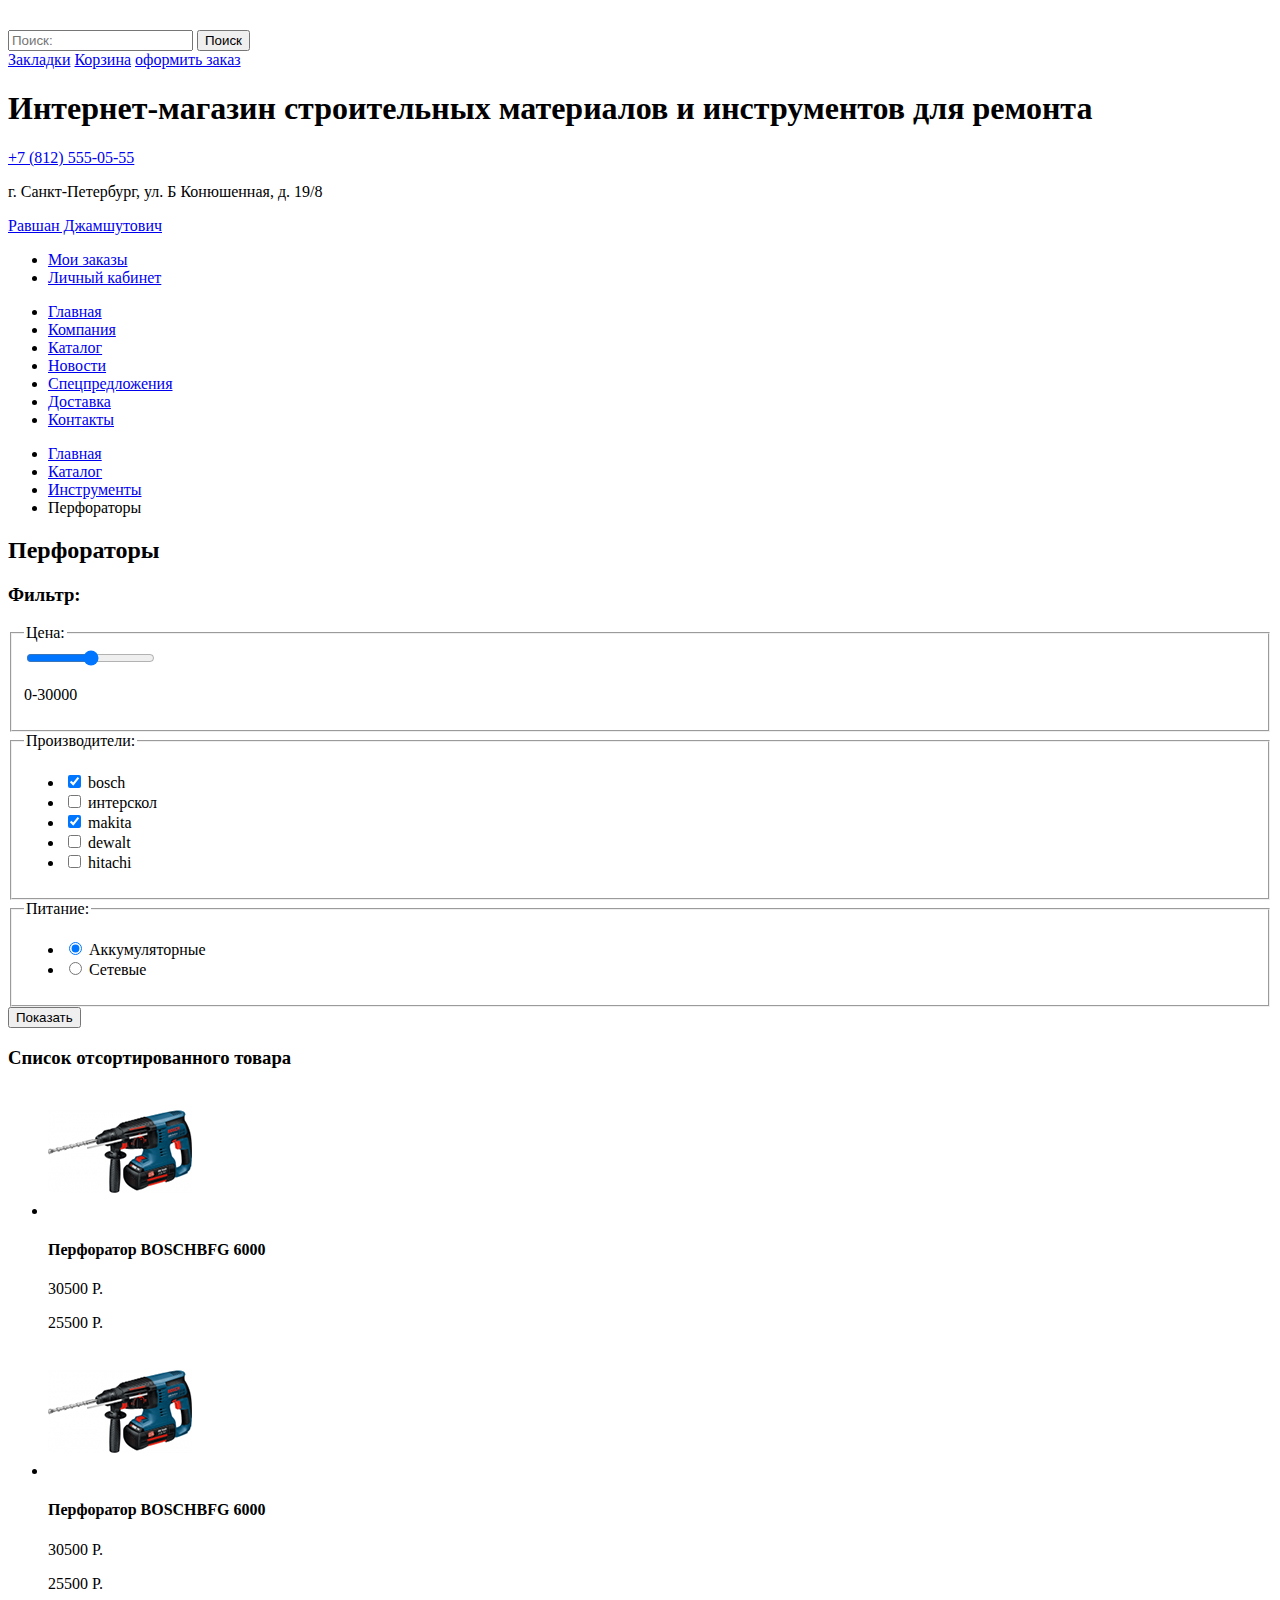
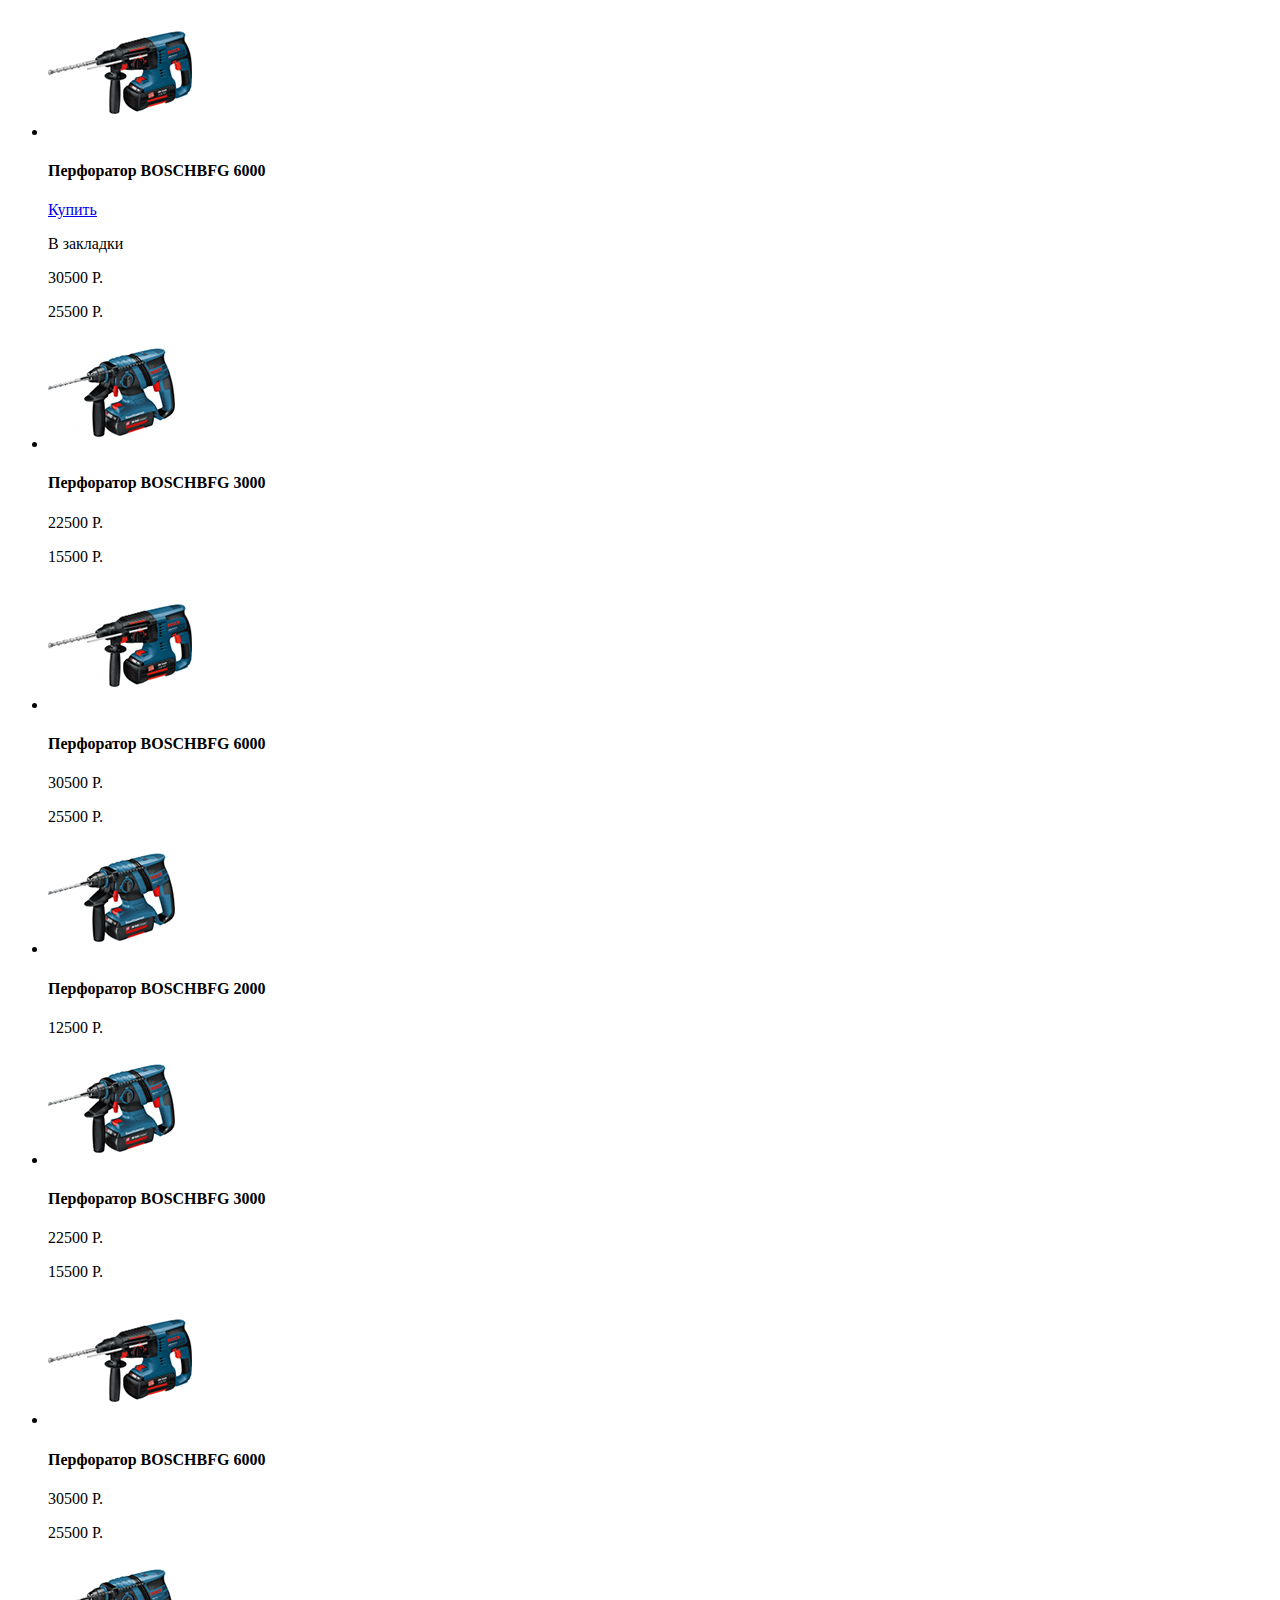
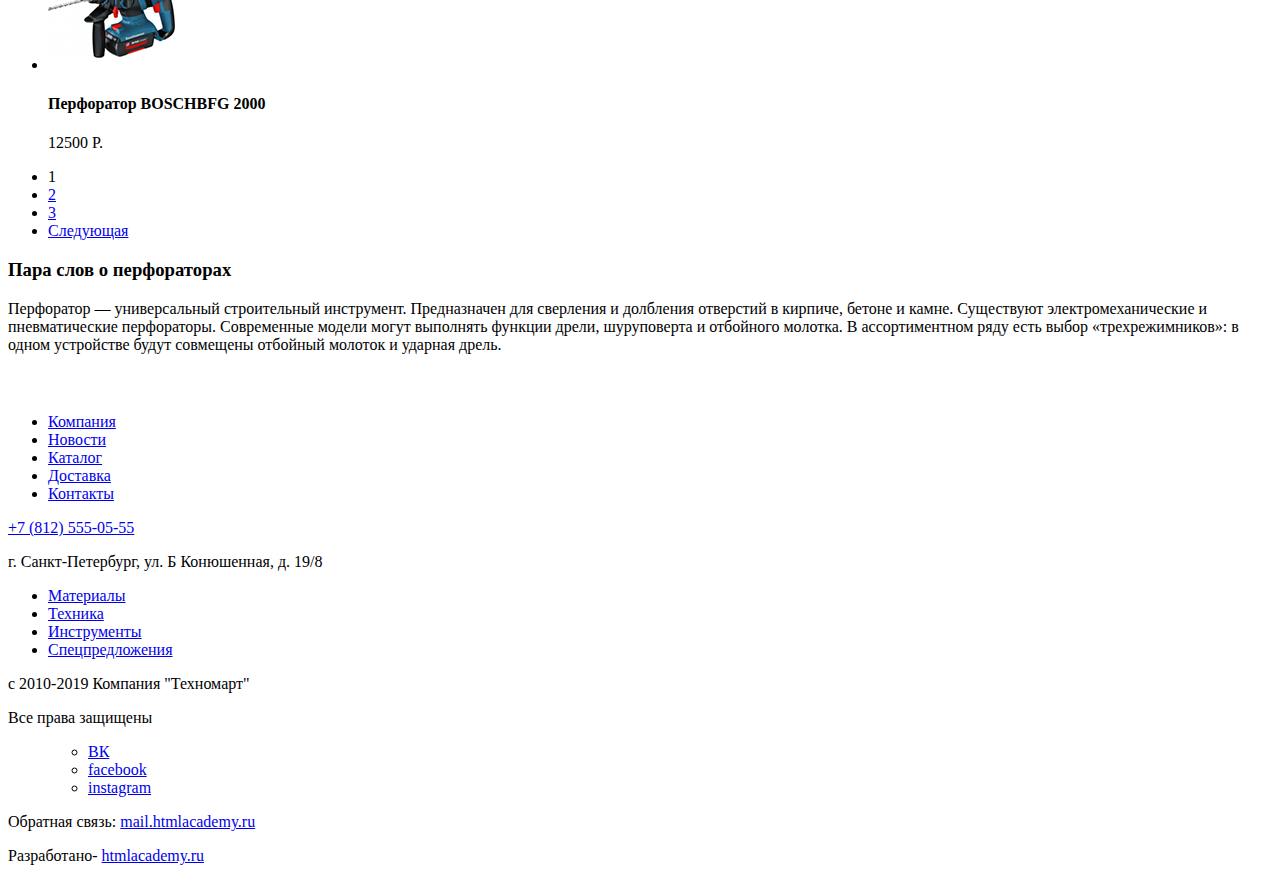
==== catalog.html @ 3350e779 "Стилизация главной страницы" ====
<!DOCTYPE html>
<html lang="ru">

<head>
  <meta charset="UTF-8">
  <title>HTML Academy: Техномарт</title>
  <link rel="icon" href="favicon.ico">
  <link rel="icon" href="img/favicons/icon.svg" type="image/svg+xml">
  <link rel="apple-touch-icon" href="img/favicons/180.png">
  <link rel="manifest" href="manifest.webmanifest">
</head>

<body>

  <header>
    <a href="index.html"><img src="img/logo-technomart.svg" width="108" height="18" alt="Логотип сайта Техномарт"></a>
    <form action="#" method="GET">
      <input type="search" placeholder="Поиск:">
      <button type="submit">Поиск</button>
    </form>
    <a href="#">Закладки</a>
    <a href="#">Корзина</a>
    <a href="#">оформить заказ</a>
    <h1>Интернет-магазин
      строительных материалов
      и инструментов для ремонта
    </h1>
    <a href="tel:+78125550555"> +7 (812) 555-05-55</a>
    <p>г. Санкт-Петербург, ул. Б Конюшенная, д. 19/8</p>
    <a href="#">Равшан Джамшутович</a>
    <ul>
      <li><a href="#">Мои заказы</a></li>
      <li><a href="#">Личный кабинет</a></li>
    </ul>
    <nav>
      <ul>
        <li><a href="index.html">Главная</a></li>
        <li><a href="#">Компания</a></li>
        <li><a href="#">Каталог</a></li>
        <li><a href="#">Новости</a></li>
        <li><a href="#">Спецпредложения</a></li>
        <li><a href="#">Доставка</a></li>
        <li><a href="#">Контакты</a></li>
      </ul>
    </nav>
  </header>

  <main>
    <ul>
      <li><a href="index.html">Главная</a></li>
      <li><a href="catalog.html">Каталог</a></li>
      <li><a href="#">Инструменты</a></li>
      <li>Перфораторы</li>
    </ul>
    <h2>Перфораторы</h2>
    <section class="filter">
      <form method="GET" action="https://echo.htmlacademy.ru/">
        <h3>Фильтр:</h3>
        <fieldset>
          <legend>Цена:</legend>
          <input type="range" min="0" max="30000">
          <p><span>0</span>-<span>30000</span></p>
        </fieldset>
        <fieldset>
          <legend>Производители:</legend>
          <ul>
            <li>
              <input type="checkbox" name="bosch" id="filter-bosch" checked>
              <label for="filter-bosch">bosch</label>
            </li>
            <li>
              <input type="checkbox" name="interskol" id="filter-interskol">
              <label for="filter-interskol">интерскол</label>
            </li>
            <li>
              <input type="checkbox" name="makita" id="filter-makita" checked>
              <label for="filter-makita">makita</label>
            </li>
            <li>
              <input type="checkbox" name="dewalt" id="filter-dewalt">
              <label for="filter-dewalt">dewalt</label>
            </li>
            <li>
              <input type="checkbox" name="hitachi" id="filter-hitachi">
              <label for="filter-hitachi">hitachi</label>
            </li>
          </ul>
        </fieldset>
        <fieldset>
          <legend>Питание:</legend>
          <ul>
            <li>
              <input type="radio" name="poweredby" id="battaries" checked>
              <label for="battaries">Аккумуляторные</label>
            </li>
            <li>
              <input type="radio" name="poweredby" id="mains">
              <label for="mains">Сетевые</label>
            </li>
          </ul>
        </fieldset>
        <button type="submit">Показать</button>
      </form>
    </section>
    <section class="goods">
      <!-- тут будет сортировка товаров-->
      <h3>Список отсортированного товара</h3>
      <ul>
        <li>
          <img src="img/bosch-6000.jpg" width="144" height="128" alt="фото перфоратора BOSCH модель BFG 6000">
          <h4>Перфоратор BOSCHBFG 6000</h4>
          <p class="cross_out"> 30500 Р.</p>
          <p>25500 Р.</p>
        </li>
        <li>
          <img src="img/bosch-6000.jpg" width="144" height="128" alt="фото перфоратора BOSCH модель BFG 6000">
          <h4>Перфоратор BOSCHBFG 6000</h4>
          <p class="cross_out"> 30500 Р.</p>
          <p>25500 Р.</p>
        </li>
        <li>
          <img src="img/bosch-6000.jpg" width="144" height="128" alt="фото перфоратора BOSCH модель BFG 6000">
          <h4>Перфоратор BOSCHBFG 6000</h4>
          <a href="#">Купить</a>
          <p>В закладки</p>
          <p class="cross_out"> 30500 Р.</p>
          <p>25500 Р.</p>
        </li>
        <li>
          <img src="img/bosch-3000.jpg" width="127" height="112" alt="фото перфоратора BOSCH модель BFG 3000">
          <h4>Перфоратор BOSCHBFG 3000</h4>
          <p class="cross_out"> 22500 Р.</p>
          <p>15500 Р.</p>
        </li>
        <li>
          <img src="img/bosch-6000.jpg" width="144" height="128" alt="фото перфоратора BOSCH модель BFG 6000">
          <h4>Перфоратор BOSCHBFG 6000</h4>
          <p class="cross_out"> 30500 Р.</p>
          <p>25500 Р.</p>
        </li>
        <li>
          <img src="img/bosch-2000.jpg" width="127" height="112" alt="фото перфоратора BOSCH модель BFG 2000">
          <h4>Перфоратор BOSCHBFG 2000</h4>
          <p>12500 Р.</p>
        </li>
        <li>
          <img src="img/bosch-3000.jpg" width="127" height="112" alt="фото перфоратора BOSCH модель BFG 3000">
          <h4>Перфоратор BOSCHBFG 3000</h4>
          <p class="cross_out"> 22500 Р.</p>
          <p>15500 Р.</p>
        </li>
        <li>
          <img src="img/bosch-6000.jpg" width="144" height="128" alt="фото перфоратора BOSCH модель BFG 6000">
          <h4>Перфоратор BOSCHBFG 6000</h4>
          <p class="cross_out"> 30500 Р.</p>
          <p>25500 Р.</p>
        </li>
        <li>
          <img src="img/bosch-2000.jpg" width="127" height="112" alt="фото перфоратора BOSCH модель BFG 2000">
          <h4>Перфоратор BOSCHBFG 2000</h4>
          <p>12500 Р.</p>
        </li>
      </ul>
      <ul>
        <li>
          <a>1</a>
        </li>
        <li>
          <a href="#">2</a>
        </li>
        <li>
          <a href="#">3</a>
        </li>
        <li>
          <a href="#">Следующая</a>
        </li>
      </ul>
    </section>
    <section class="about_product">
      <h3>Пара слов о перфораторах</h3>
      <p>Перфоратор — универсальный строительный инструмент. Предназначен для сверления и долбления отверстий в
        кирпиче,
        бетоне и камне.
        Существуют электромеханические и пневматические перфораторы. Современные модели могут выполнять функции дрели,
        шуруповерта и отбойного молотка.
        В ассортиментном ряду есть выбор «трехрежимников»: в одном устройстве будут совмещены отбойный молоток и
        ударная
        дрель.</p>
    </section>

  </main>

  <footer>
    <a href="index.html"><img src="img/logo-technomart.svg" width="138" height="23" alt="Логотип Техномарт"></a>
    <ul>
      <li><a href="#">Компания</a></li>
      <li><a href="#">Новости</a></li>
      <li><a href="#">Каталог</a></li>
      <li><a href="#">Доставка</a></li>
      <li><a href="#">Контакты</a></li>
    </ul>
    <a href="tel:+78125550555"> +7 (812) 555-05-55</a>
    <p>г. Санкт-Петербург, ул. Б Конюшенная, д. 19/8</p>
    <ul>
      <li><a href="#">Материалы</a></li>
      <li><a href="#">Техника</a></li>
      <li><a href="#">Инструменты</a></li>
      <li><a href="#">Спецпредложения</a></li>
    </ul>
    <p>c 2010-2019 Компания "Техномарт"</p>
    <p>Все права защищены</p>
    <ul>
      <ul>
        <li><a href="#">ВК</a></li>
        <li><a href="#">facebook</a></li>
        <li><a href="#">instagram</a></li>
      </ul>
    </ul>
    <p>
      Обратная связь:
      <a href="#">mail.htmlacademy.ru</a>
    </p>
    <p>
      Разработано-
      <a href="https://htmlacademy.ru/intensive/htmlcss">htmlacademy.ru</a>
    </p>
  </footer>
</body>

</html>
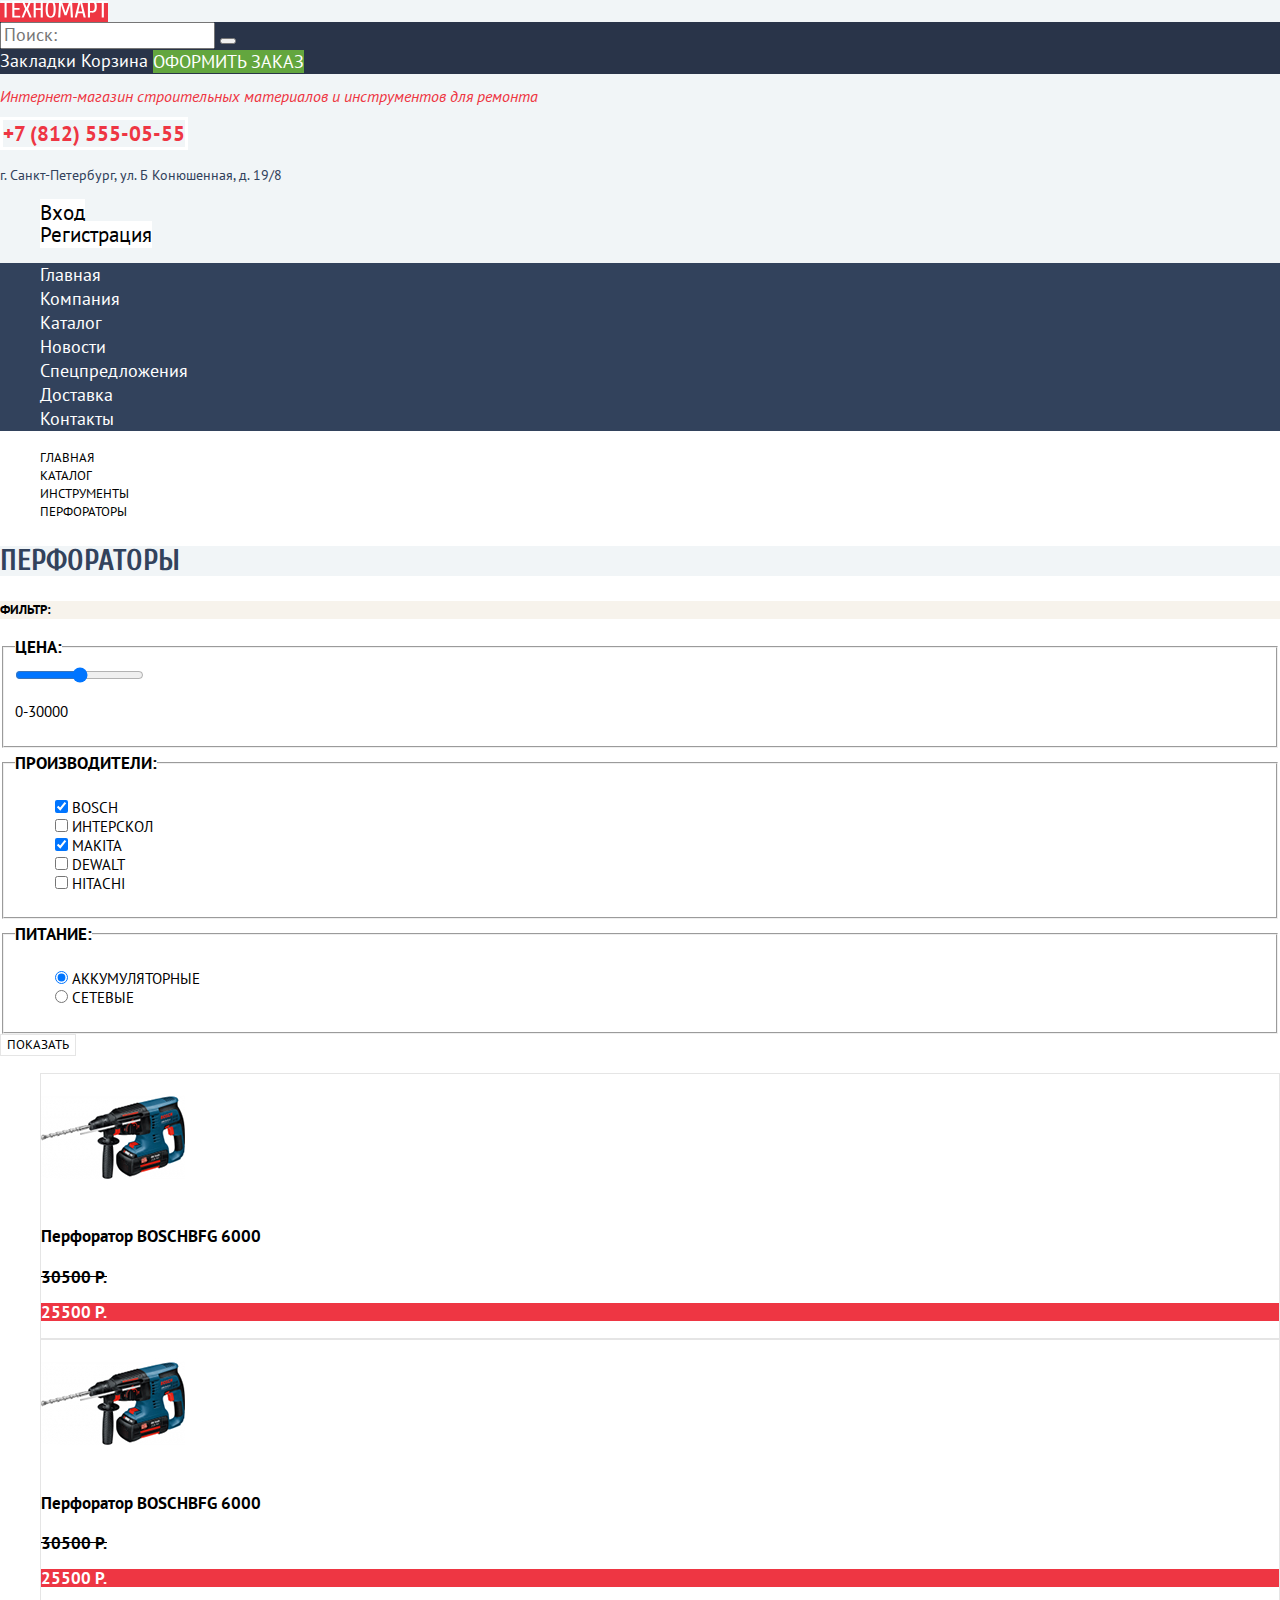
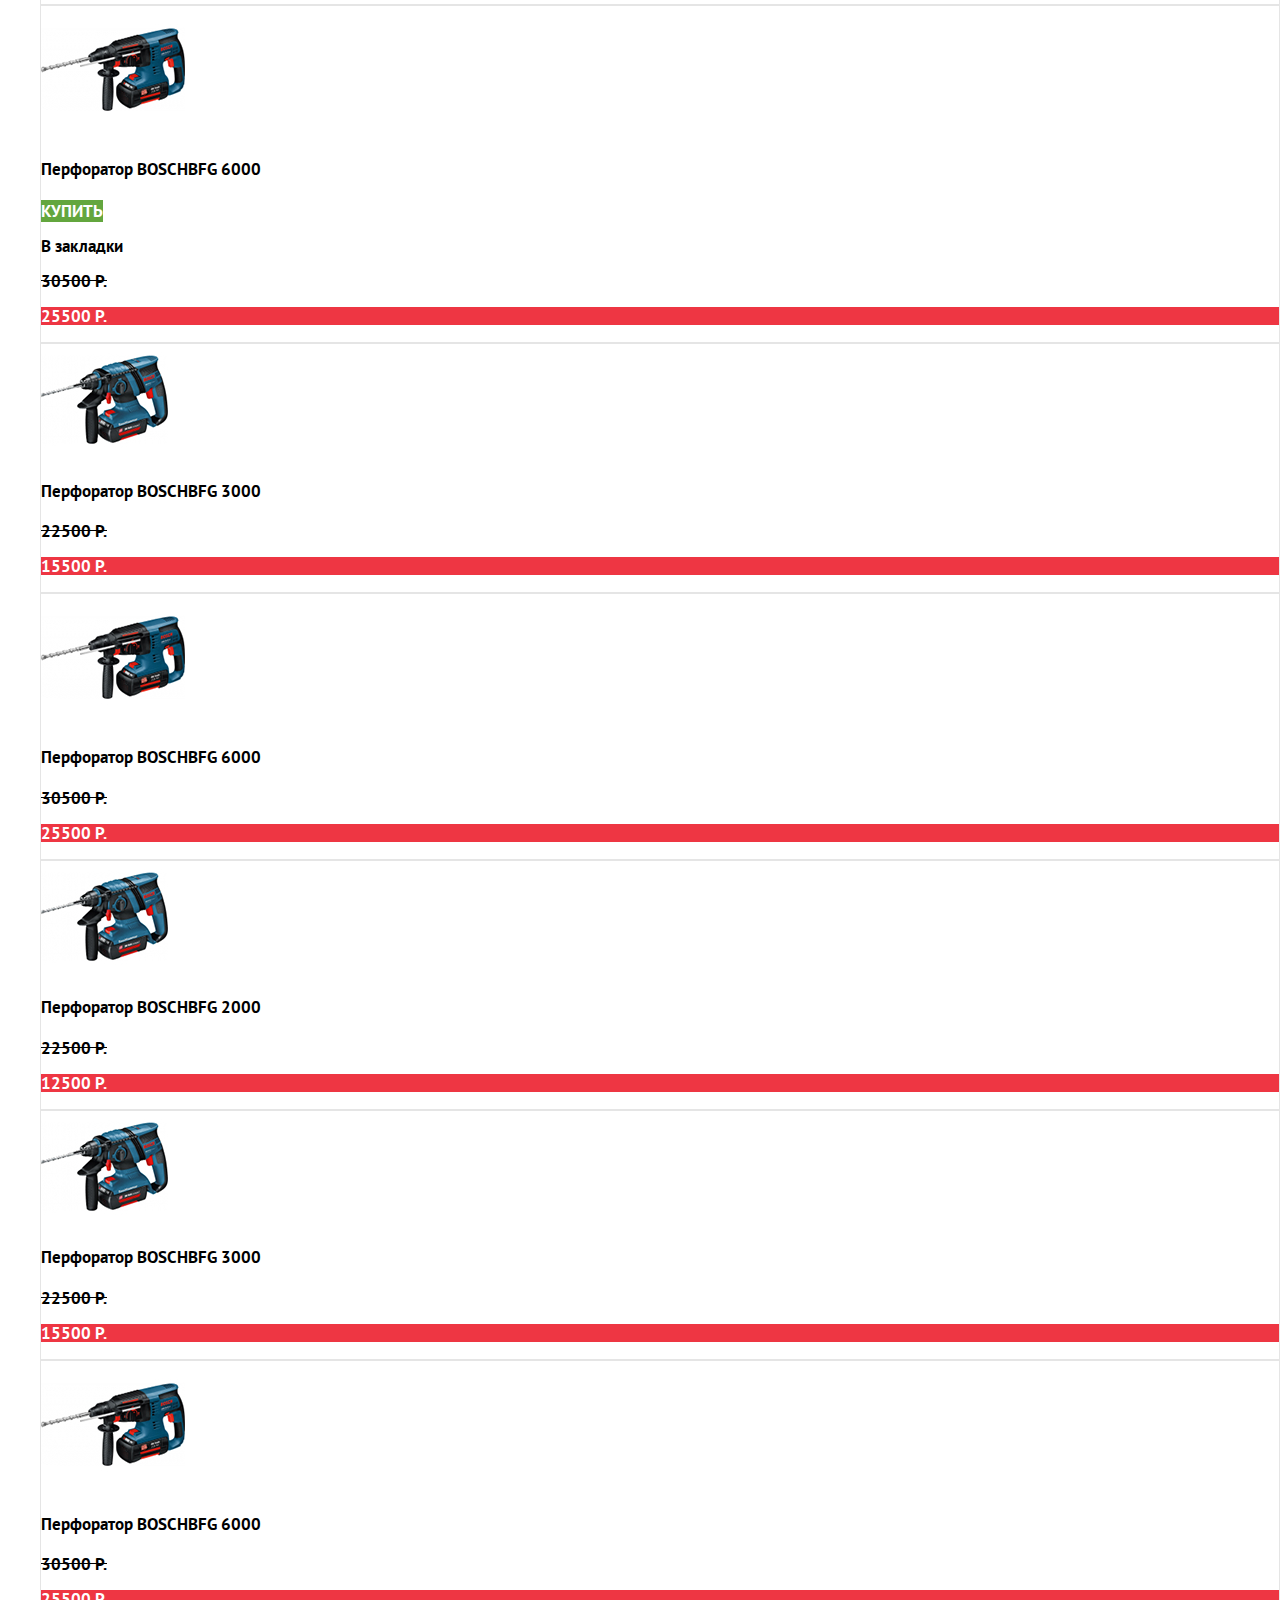
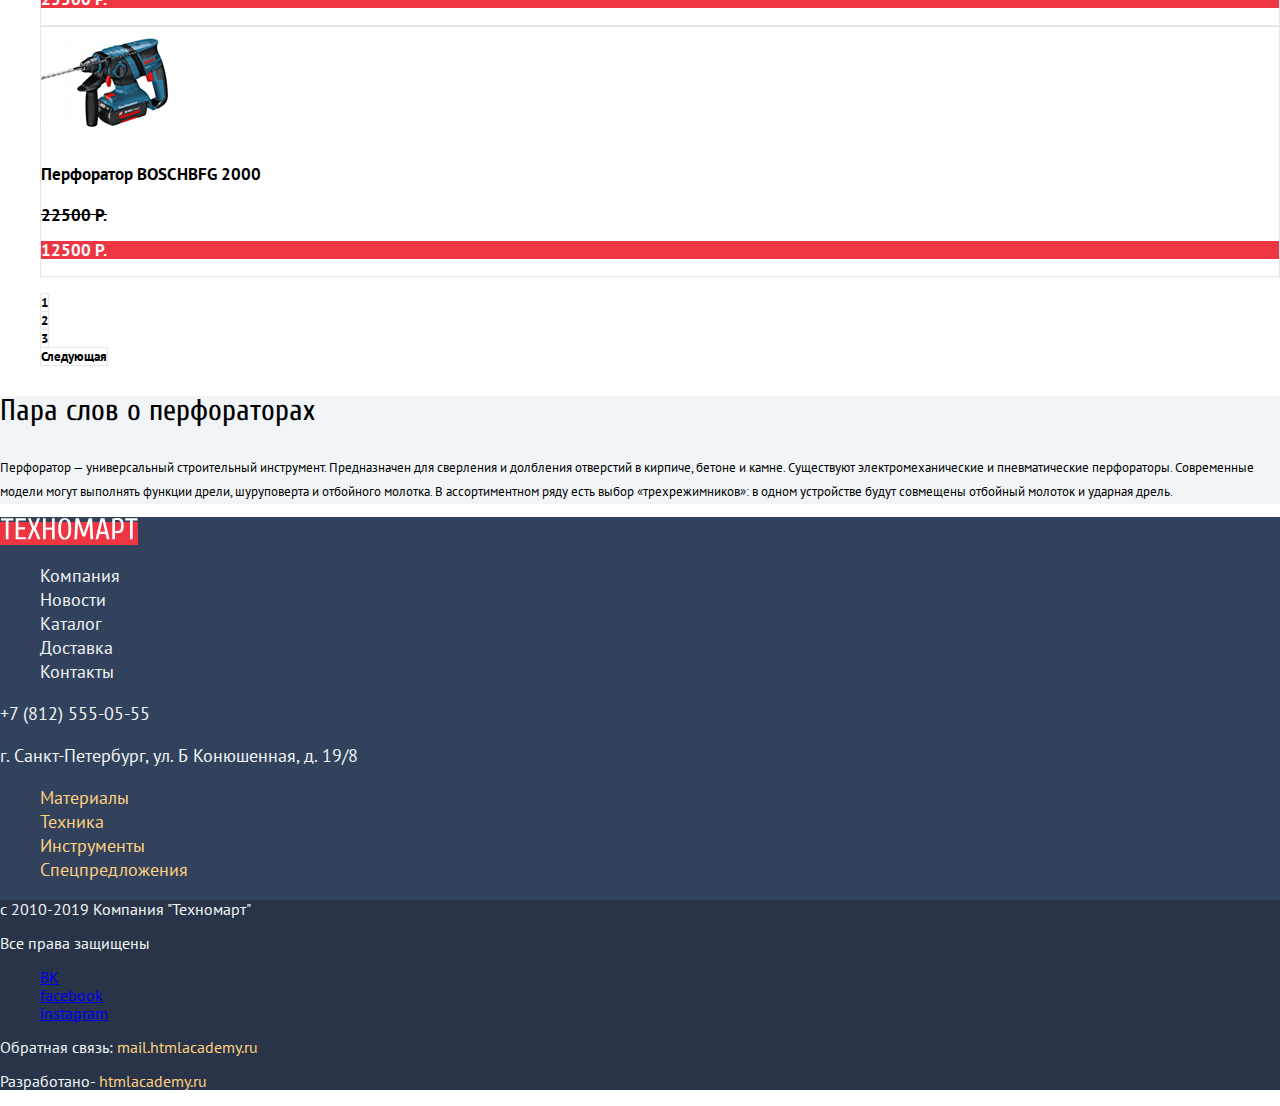
==== commit b6f232e7: "Стилизация каталога" ====
--- a/catalog.html
+++ b/catalog.html
@@ -4,39 +4,46 @@
 <head>
   <meta charset="UTF-8">
   <title>HTML Academy: Техномарт</title>
+  <link rel="preconnect" href="https://fonts.gstatic.com">
+  <link rel="stylesheet"
+    href="https://fonts.googleapis.com/css2?family=Cuprum:ital,wght@0,400;0,700;1,400&family=PT+Sans:wght@400;700&display=swap">
+  <link rel="stylesheet" href="css/normalize.css">
+  <link rel="stylesheet" href="css/style.css">
   <link rel="icon" href="favicon.ico">
   <link rel="icon" href="img/favicons/icon.svg" type="image/svg+xml">
   <link rel="apple-touch-icon" href="img/favicons/180.png">
   <link rel="manifest" href="manifest.webmanifest">
 </head>
 
-<body>
-
-  <header>
-    <a href="index.html"><img src="img/logo-technomart.svg" width="108" height="18" alt="Логотип сайта Техномарт"></a>
-    <form action="#" method="GET">
-      <input type="search" placeholder="Поиск:">
-      <button type="submit">Поиск</button>
-    </form>
-    <a href="#">Закладки</a>
-    <a href="#">Корзина</a>
-    <a href="#">оформить заказ</a>
-    <h1>Интернет-магазин
+<body class="page-body-catalog">
+
+  <header class="main-header">
+    <a class="main-header-logo"><img src="img/logo-technomart.svg" width="108" height="18"
+        alt="Логотип сайта Техномарт"></a>
+    <div class="users-panel">
+      <form action="#" method="GET">
+        <input class="search" type="search" placeholder="Поиск:">
+        <button type="submit"></button>
+      </form>
+      <a class="bookmarks-link" href="#">Закладки</a>
+      <a class="basket-link" href="#">Корзина</a>
+      <a class="button-order button" href="#">Оформить заказ</a>
+    </div>
+    <h1 class="main-heading">Интернет-магазин
       строительных материалов
       и инструментов для ремонта
     </h1>
-    <a href="tel:+78125550555"> +7 (812) 555-05-55</a>
-    <p>г. Санкт-Петербург, ул. Б Конюшенная, д. 19/8</p>
-    <a href="#">Равшан Джамшутович</a>
-    <ul>
-      <li><a href="#">Мои заказы</a></li>
-      <li><a href="#">Личный кабинет</a></li>
-    </ul>
-    <nav>
-      <ul>
-        <li><a href="index.html">Главная</a></li>
+    <a class="header-phone" href="tel:+78125550555"> +7 (812) 555-05-55</a>
+    <p class="header-address">г. Санкт-Петербург, ул. Б Конюшенная, д. 19/8</p>
+    <ul class="user-navigation">
+      <li><a class="button button-login" href="#">Вход</a></li>
+      <li><a class="button button-registration" href="#">Регистрация</a></li>
+    </ul>
+    <nav class="main-navigation">
+      <ul class="site-navigation">
+        <li><a href="#">Главная</a></li>
         <li><a href="#">Компания</a></li>
-        <li><a href="#">Каталог</a></li>
+        <li><a href="catalog.html">Каталог</a></li>
         <li><a href="#">Новости</a></li>
         <li><a href="#">Спецпредложения</a></li>
         <li><a href="#">Доставка</a></li>
@@ -46,139 +53,141 @@
   </header>
 
   <main>
-    <ul>
-      <li><a href="index.html">Главная</a></li>
-      <li><a href="catalog.html">Каталог</a></li>
-      <li><a href="#">Инструменты</a></li>
+    <ul class="breadcrumbs-list">
+      <li class="breadcrumbs-item"><a href="index.html">Главная</a></li>
+      <li class="breadcrumbs-item"><a href="catalog.html">Каталог</a></li>
+      <li class="breadcrumbs-item"><a href="#">Инструменты</a></li>
       <li>Перфораторы</li>
     </ul>
-    <h2>Перфораторы</h2>
+    <h2 class="page-catalog-title">Перфораторы</h2>
     <section class="filter">
       <form method="GET" action="https://echo.htmlacademy.ru/">
-        <h3>Фильтр:</h3>
+        <h3 class="filter-title">Фильтр:</h3>
         <fieldset>
-          <legend>Цена:</legend>
+          <legend class="category-title">Цена:</legend>
           <input type="range" min="0" max="30000">
           <p><span>0</span>-<span>30000</span></p>
         </fieldset>
         <fieldset>
-          <legend>Производители:</legend>
-          <ul>
-            <li>
+          <legend class="category-title">Производители:</legend>
+          <ul class="filter-list">
+            <li class="filter-item">
               <input type="checkbox" name="bosch" id="filter-bosch" checked>
               <label for="filter-bosch">bosch</label>
             </li>
-            <li>
+            <li class="filter-item">
               <input type="checkbox" name="interskol" id="filter-interskol">
               <label for="filter-interskol">интерскол</label>
             </li>
-            <li>
+            <li class="filter-item">
               <input type="checkbox" name="makita" id="filter-makita" checked>
               <label for="filter-makita">makita</label>
             </li>
-            <li>
+            <li class="filter-item">
               <input type="checkbox" name="dewalt" id="filter-dewalt">
               <label for="filter-dewalt">dewalt</label>
             </li>
-            <li>
+            <li class="filter-item">
               <input type="checkbox" name="hitachi" id="filter-hitachi">
               <label for="filter-hitachi">hitachi</label>
             </li>
           </ul>
         </fieldset>
         <fieldset>
-          <legend>Питание:</legend>
-          <ul>
-            <li>
+          <legend class="category-title">Питание:</legend>
+          <ul class="filter-list">
+            <li class="filter-item">
               <input type="radio" name="poweredby" id="battaries" checked>
               <label for="battaries">Аккумуляторные</label>
             </li>
-            <li>
+            <li class="filter-item">
               <input type="radio" name="poweredby" id="mains">
               <label for="mains">Сетевые</label>
             </li>
           </ul>
         </fieldset>
-        <button type="submit">Показать</button>
+        <button class="button-selected" type="submit">Показать</button>
       </form>
     </section>
     <section class="goods">
       <!-- тут будет сортировка товаров-->
-      <h3>Список отсортированного товара</h3>
-      <ul>
-        <li>
-          <img src="img/bosch-6000.jpg" width="144" height="128" alt="фото перфоратора BOSCH модель BFG 6000">
-          <h4>Перфоратор BOSCHBFG 6000</h4>
-          <p class="cross_out"> 30500 Р.</p>
-          <p>25500 Р.</p>
-        </li>
-        <li>
-          <img src="img/bosch-6000.jpg" width="144" height="128" alt="фото перфоратора BOSCH модель BFG 6000">
-          <h4>Перфоратор BOSCHBFG 6000</h4>
-          <p class="cross_out"> 30500 Р.</p>
-          <p>25500 Р.</p>
-        </li>
-        <li>
-          <img src="img/bosch-6000.jpg" width="144" height="128" alt="фото перфоратора BOSCH модель BFG 6000">
-          <h4>Перфоратор BOSCHBFG 6000</h4>
-          <a href="#">Купить</a>
-          <p>В закладки</p>
-          <p class="cross_out"> 30500 Р.</p>
-          <p>25500 Р.</p>
-        </li>
-        <li>
+      <h3 class="visually-hidden">Список отсортированного товара</h3>
+      <ul class="goods-list">
+        <li class="goods-item">
+          <img src="img/bosch-6000.jpg" width="144" height="128" alt="фото перфоратора BOSCH модель BFG 6000">
+          <h4 class="goods-name">Перфоратор BOSCHBFG 6000</h4>
+          <p class="cross-out"> 30500 Р.</p>
+          <p class="button button-price">25500 Р.</p>
+        </li>
+        <li class="goods-item">
+          <img src="img/bosch-6000.jpg" width="144" height="128" alt="фото перфоратора BOSCH модель BFG 6000">
+          <h4 class="goods-name">Перфоратор BOSCHBFG 6000</h4>
+          <p class="cross-out"> 30500 Р.</p>
+          <p class="button button-price">25500 Р.</p>
+        </li>
+        <li class="goods-item">
+          <img src="img/bosch-6000.jpg" width="144" height="128" alt="фото перфоратора BOSCH модель BFG 6000">
+          <h4 class="goods-name">Перфоратор BOSCHBFG 6000</h4>
+          <a class="button-order button" href="#">Купить</a>
+          <p class="bookmarks-link-button">В закладки</p>
+          <p class="cross-out"> 30500 Р.</p>
+          <p class="button button-price">25500 Р.</p>
+        </li>
+        <li class="goods-item">
           <img src="img/bosch-3000.jpg" width="127" height="112" alt="фото перфоратора BOSCH модель BFG 3000">
-          <h4>Перфоратор BOSCHBFG 3000</h4>
-          <p class="cross_out"> 22500 Р.</p>
-          <p>15500 Р.</p>
-        </li>
-        <li>
-          <img src="img/bosch-6000.jpg" width="144" height="128" alt="фото перфоратора BOSCH модель BFG 6000">
-          <h4>Перфоратор BOSCHBFG 6000</h4>
-          <p class="cross_out"> 30500 Р.</p>
-          <p>25500 Р.</p>
-        </li>
-        <li>
+          <h4 class="goods-name">Перфоратор BOSCHBFG 3000</h4>
+          <p class="cross-out"> 22500 Р.</p>
+          <p class="button button-price">15500 Р.</p>
+        </li>
+        <li class="goods-item">
+          <img src="img/bosch-6000.jpg" width="144" height="128" alt="фото перфоратора BOSCH модель BFG 6000">
+          <h4 class="goods-name">Перфоратор BOSCHBFG 6000</h4>
+          <p class="cross-out"> 30500 Р.</p>
+          <p class="button button-price">25500 Р.</p>
+        </li>
+        <li class="goods-item">
           <img src="img/bosch-2000.jpg" width="127" height="112" alt="фото перфоратора BOSCH модель BFG 2000">
-          <h4>Перфоратор BOSCHBFG 2000</h4>
-          <p>12500 Р.</p>
-        </li>
-        <li>
+          <h4 class="goods-name">Перфоратор BOSCHBFG 2000</h4>
+          <p class="cross-out"> 22500 Р.</p>
+          <p class="button button-price">12500 Р.</p>
+        </li>
+        <li class="goods-item">
           <img src="img/bosch-3000.jpg" width="127" height="112" alt="фото перфоратора BOSCH модель BFG 3000">
-          <h4>Перфоратор BOSCHBFG 3000</h4>
-          <p class="cross_out"> 22500 Р.</p>
-          <p>15500 Р.</p>
-        </li>
-        <li>
-          <img src="img/bosch-6000.jpg" width="144" height="128" alt="фото перфоратора BOSCH модель BFG 6000">
-          <h4>Перфоратор BOSCHBFG 6000</h4>
-          <p class="cross_out"> 30500 Р.</p>
-          <p>25500 Р.</p>
-        </li>
-        <li>
+          <h4 class="goods-name">Перфоратор BOSCHBFG 3000</h4>
+          <p class="cross-out"> 22500 Р.</p>
+          <p class="button button-price">15500 Р.</p>
+        </li>
+        <li class="goods-item">
+          <img src="img/bosch-6000.jpg" width="144" height="128" alt="фото перфоратора BOSCH модель BFG 6000">
+          <h4 class="goods-name">Перфоратор BOSCHBFG 6000</h4>
+          <p class="cross-out"> 30500 Р.</p>
+          <p class="button button-price">25500 Р.</p>
+        </li>
+        <li class="goods-item">
           <img src="img/bosch-2000.jpg" width="127" height="112" alt="фото перфоратора BOSCH модель BFG 2000">
-          <h4>Перфоратор BOSCHBFG 2000</h4>
-          <p>12500 Р.</p>
-        </li>
-      </ul>
-      <ul>
-        <li>
+          <h4 class="goods-name">Перфоратор BOSCHBFG 2000</h4>
+          <p class="cross-out"> 22500 Р.</p>
+          <p class="button button-price">12500 Р.</p>
+        </li>
+      </ul>
+      <ul class="pagination-list">
+        <li class="pagination-item">
           <a>1</a>
         </li>
-        <li>
+        <li class="pagination-item">
           <a href="#">2</a>
         </li>
-        <li>
+        <li class="pagination-item">
           <a href="#">3</a>
         </li>
-        <li>
+        <li class="pagination-item">
           <a href="#">Следующая</a>
         </li>
       </ul>
     </section>
     <section class="about_product">
-      <h3>Пара слов о перфораторах</h3>
-      <p>Перфоратор — универсальный строительный инструмент. Предназначен для сверления и долбления отверстий в
+      <h3 class="about-title">Пара слов о перфораторах</h3>
+      <p class="text-info">Перфоратор — универсальный строительный инструмент. Предназначен для сверления и долбления отверстий в
         кирпиче,
         бетоне и камне.
         Существуют электромеханические и пневматические перфораторы. Современные модели могут выполнять функции дрели,
@@ -190,40 +199,40 @@
 
   </main>
 
-  <footer>
-    <a href="index.html"><img src="img/logo-technomart.svg" width="138" height="23" alt="Логотип Техномарт"></a>
-    <ul>
+  <footer class="main-footer">
+    <a class="footer-logo"><img src="img/logo-technomart.svg" width="138" height="23" alt="Логотип Техномарт"></a>
+    <ul class="footer-navigation">
       <li><a href="#">Компания</a></li>
       <li><a href="#">Новости</a></li>
-      <li><a href="#">Каталог</a></li>
+      <li><a href="catalog.html">Каталог</a></li>
       <li><a href="#">Доставка</a></li>
       <li><a href="#">Контакты</a></li>
     </ul>
-    <a href="tel:+78125550555"> +7 (812) 555-05-55</a>
-    <p>г. Санкт-Петербург, ул. Б Конюшенная, д. 19/8</p>
-    <ul>
+    <a class="footer-phone" href="tel:+78125550555"> +7 (812) 555-05-55</a>
+    <p class="footer-address">г. Санкт-Петербург, ул. Б Конюшенная, д. 19/8</p>
+    <ul class="footer-site-navigation">
       <li><a href="#">Материалы</a></li>
       <li><a href="#">Техника</a></li>
       <li><a href="#">Инструменты</a></li>
       <li><a href="#">Спецпредложения</a></li>
     </ul>
-    <p>c 2010-2019 Компания "Техномарт"</p>
-    <p>Все права защищены</p>
-    <ul>
-      <ul>
+    <div class="social-footer">
+      <p>c 2010-2019 Компания "Техномарт"</p>
+      <p>Все права защищены</p>
+      <ul class="social-icon">
         <li><a href="#">ВК</a></li>
         <li><a href="#">facebook</a></li>
         <li><a href="#">instagram</a></li>
       </ul>
-    </ul>
-    <p>
-      Обратная связь:
-      <a href="#">mail.htmlacademy.ru</a>
-    </p>
-    <p>
-      Разработано-
-      <a href="https://htmlacademy.ru/intensive/htmlcss">htmlacademy.ru</a>
-    </p>
+      <p>
+        Обратная связь:
+        <a class="mail" href="mail.htmlacademy.ru">mail.htmlacademy.ru</a>
+      </p>
+      <p>
+        Разработано-
+        <a class="footer-copyright" href="https://htmlacademy.ru/intensive/htmlcss">htmlacademy.ru</a>
+      </p>
+    </div>
   </footer>
 </body>
 
--- a/css/style.css
+++ b/css/style.css
@@ -0,0 +1,442 @@
+/* Variables */
+
+:root {
+  --background-color: #293449;
+  --background-special-color: #32425C;
+  --background-header-color: #F1F5F7;
+  --background-materials-color: #FFBF47;
+  --background-tools-color: #3BBCE3;
+  --background-technics-color: #DC91D8;
+  --background-sales-color: #8ED78F;
+  --background-delivery-color: #FFC047;
+  --background-sections-color: #F9F5F0;
+  --background-filter-color: #F7F3EC;
+  --text-light-color: #FFFFFF;
+  --text-dark-color: #000000;
+  --text-footer-color: #FFD180;
+  --text-addres-color: #F3F7F9;
+  --link-footer-color: #FFDA96;
+  --button-color: #EE3643;
+  --special-button-color: #63A63E;
+  --border-color: #E5E5E5;
+}
+
+/* Global */
+
+.page-body {
+  min-width: 1200px;
+  margin: 0;
+  padding: 0;
+  font-family: "Cuprum", "Arial", sans-serif;
+  font-size: 13px;
+  line-height: 24px;
+  font-weight: 400;
+  color: var(--text-dark-color);
+}
+
+.slider-img {
+  max-width: 100%;
+  height: auto;
+}
+
+.page-body-catalog {
+  min-width: 1200px;
+  margin: 0;
+  padding: 0;
+  font-family: "PT Sans", "Arial", sans-serif;
+  font-size: 15px;
+  line-height: 19px;
+  font-weight: 400;
+  color: var(--text-dark-color);
+}
+
+/*Header*/
+
+.main-header {
+  background-color: var(--background-header-color);
+}
+
+.main-header-logo,
+.footer-logo {
+  background-color: var(--button-color);
+}
+
+.users-panel {
+  font-size: 18px;
+  line-height: 24px;
+  font-weight: 400;
+  color: var(--text-light-color);
+  background-color: var(--background-color);
+}
+
+.bookmarks-link,
+.basket-link {
+  font-size: 18px;
+  line-height: 24px;
+  text-decoration: none;
+  color: var(--text-light-color);
+}
+
+.main-heading {
+  font-size: 16px;
+  line-height: 23px;
+  font-weight: 400;
+  font-style: italic;
+  text-align: left;
+  color: var(--button-color);
+}
+
+.header-phone {
+  font-size: 21px;
+  line-height: 30px;
+  font-weight: 700;
+  text-decoration: none;
+  color: var(--button-color);
+  border: 3px solid var(--text-light-color);
+}
+
+.header-address {
+  font-size: 14px;
+  line-height: 24px;
+  color: var(--background-special-color);
+}
+
+.user-navigation a {
+  font-size: 21px;
+  line-height: 21px;
+  color: var(--text-dark-color);
+}
+
+.user-navigation {
+  list-style: none;
+}
+
+.main-navigation {
+  font-size: 18px;
+  line-height: 24px;
+  background-color: var(--background-special-color);
+}
+
+.site-navigation {
+  list-style: none;
+}
+
+.site-navigation a {
+  text-decoration: none;
+  color: var(--text-light-color);
+}
+
+/*visually-hidden*/
+
+.visually-hidden {
+  position: absolute;
+  width: 1px;
+  height: 1px;
+  margin: -1px;
+  border: 0;
+  padding: 0;
+  white-space: nowrap;
+  clip-path: inset(100%);
+  clip: rect(0 0 0 0);
+  overflow: hidden;
+}
+
+/*Promo*/
+
+.promo {
+  font-size: 24px;
+  line-height: 30px;
+  font-weight: 700;
+  color: var(--text-light-color);
+}
+
+.card-list {
+  list-style: none;
+}
+
+.card-item-materials {
+  width: 300px;
+  height: 123px;
+  background-color: var(--background-materials-color);
+}
+
+.card-item-tools {
+  width: 300px;
+  height: 123px;
+  background-color: var(--background-tools-color);
+}
+
+.card-item-technics {
+  width: 300px;
+  height: 123px;
+  background-color: var(--background-technics-color);
+}
+
+.card-item-sales {
+  width: 300px;
+  height: 123px;
+  background-color: var(--background-sales-color);
+}
+
+.card-item-delivery {
+  width: 300px;
+  height: 123px;
+  background-color: var(--background-delivery-color);
+}
+
+/*goods*/
+
+.popular-goods,
+.goods {
+  font-family: "PT Sans", "Arial", sans-serif;
+  font-size: 17px;
+  line-height: 18px;
+  font-weight: 700;
+}
+
+.inner-popular-goods,
+.inner-manufacturers {
+  font-size: 30px;
+  line-height: 30px;
+  height: 89px;
+  text-transform: uppercase;
+  color: var(--background-special-color);
+  background-color: var(--background-sections-color);
+}
+
+.popular-goods-list,
+.goods-list {
+  list-style: none;
+}
+
+.cross-out {
+  text-decoration: line-through;
+}
+
+.manufacturers-item {
+  list-style: none;
+}
+
+.goods-item,
+.popular-goods-item {
+  border: 1px solid var(--border-color);
+}
+
+/*Service*/
+
+.service {
+  font-size: 30px;
+  line-height: 30px;
+  font-weight: 400;
+  color: var(--basic-black);
+  background-color: var(--background-header-color);
+}
+
+.service-title {
+  text-transform: uppercase;
+  color: var(--text-dark-color);
+}
+
+.service-menu-list {
+  font-size: 21px;
+  line-height: 30px;
+  font-weight: 700;
+  list-style: none;
+}
+
+.service-menu-list a {
+  text-decoration: none;
+  color: var(--text-light-color);
+}
+
+.service-info-list {
+  list-style: none;
+}
+
+.service-info-title {
+  text-transform: uppercase;
+  color: var(--background-special-color);
+}
+
+/*About*/
+
+.about-title {
+  font-family: "Cuprum", "Arial", sans-serif;
+  font-size: 30px;
+  line-height: 30px;
+  font-weight: 400;
+}
+
+.transport-companies {
+  font-size: 18px;
+  line-height: 24px;
+  font-weight: 400;
+}
+
+.about_product {
+  background-color: var(--background-header-color);
+}
+
+/*footer*/
+
+.main-footer {
+  font-size: 18px;
+  line-height: 24px;
+  color: var(--background-header-color);
+  background-color: var(--background-special-color);
+}
+
+.footer-phone,
+.footer-address {
+  color: var(--text-addres);
+  text-decoration: none;
+}
+
+.footer-navigation,
+.footer-site-navigation {
+  list-style: none;
+}
+
+.footer-navigation a {
+  text-decoration: none;
+  color: var(--background-header-color);
+}
+
+.footer-site-navigation a {
+  text-decoration: none;
+  color: var(--text-footer-color);
+}
+
+.social-footer {
+  font-size: 16px;
+  line-height: 18px;
+  color: var(--basic-white);
+  background-color: var(--background-color);
+}
+
+.social-icon {
+  list-style: none;
+}
+
+.mail,
+.footer-copyright {
+  color: var(--text-footer-color);
+  text-decoration: none;
+}
+
+/*Button*/
+
+.button {
+  background-color: var(--button-color);
+  color: var(--text-light-color);
+  vertical-align: middle;
+  border: none;
+  text-decoration: none;
+  text-transform: uppercase;
+}
+
+.button-order {
+  background-color: var(--special-button-color);
+}
+
+.button-login,
+.button-registration {
+  text-transform: none;
+  background-color: var(--text-light-color);
+}
+
+.card-item-button {
+  text-decoration: none;
+  text-transform: uppercase;
+  opacity: 0.3;
+  background-color: var(--text-light-color);
+}
+
+.inner-button {
+  font-size: 14px;
+  line-height: 18px;
+}
+
+.button-selected {
+  font-size: 13px;
+  line-height: 18px;
+  text-transform: uppercase;
+  border: 1px solid var(--border-color);
+  background-color: var(--text-light-color);
+}
+
+/*text*/
+
+.text-info {
+  font-family: "PT Sans", "Arial", sans-serif;
+  font-size: 13px;
+  line-height: 24px;
+}
+
+/*breadcrumbs*/
+
+.breadcrumbs-list {
+  font-size: 13px;
+  line-height: 18px;
+  text-transform: uppercase;
+  list-style: none;
+}
+
+.breadcrumbs-item a {
+  text-decoration: none;
+  color: inherit;
+}
+
+/*catalog*/
+
+/*filter block*/
+
+.filter-title {
+  font-size: 13px;
+  line-height: 18px;
+  text-transform: uppercase;
+  background-color: var(--background-filter-color);
+}
+
+.category-title {
+  font-size: 17px;
+  line-height: 30px;
+  font-weight: 700;
+  text-transform: uppercase;
+}
+
+.filter-list {
+  list-style: none;
+}
+
+.filter-item {
+  font-size: 15px;
+  line-height: 19px;
+  text-transform: uppercase;
+}
+
+/*title catalog*/
+
+.page-catalog-title {
+  font-family: "Cuprum", "Arial", sans-serif;
+  font-size: 30px;
+  line-height: 30px;
+  text-transform: uppercase;
+  color: var(--background-special-color);
+  background-color: var(--background-header-color);
+}
+
+/*pagination*/
+
+.pagination-list {
+  font-size: 13px;
+  line-height: 18px;
+  list-style: none;
+}
+
+.pagination-item a {
+  text-decoration: none;
+  border: 1px solid var(--border-color);
+  border-radius: 2px;
+  color: var(--text-dark-color);
+}
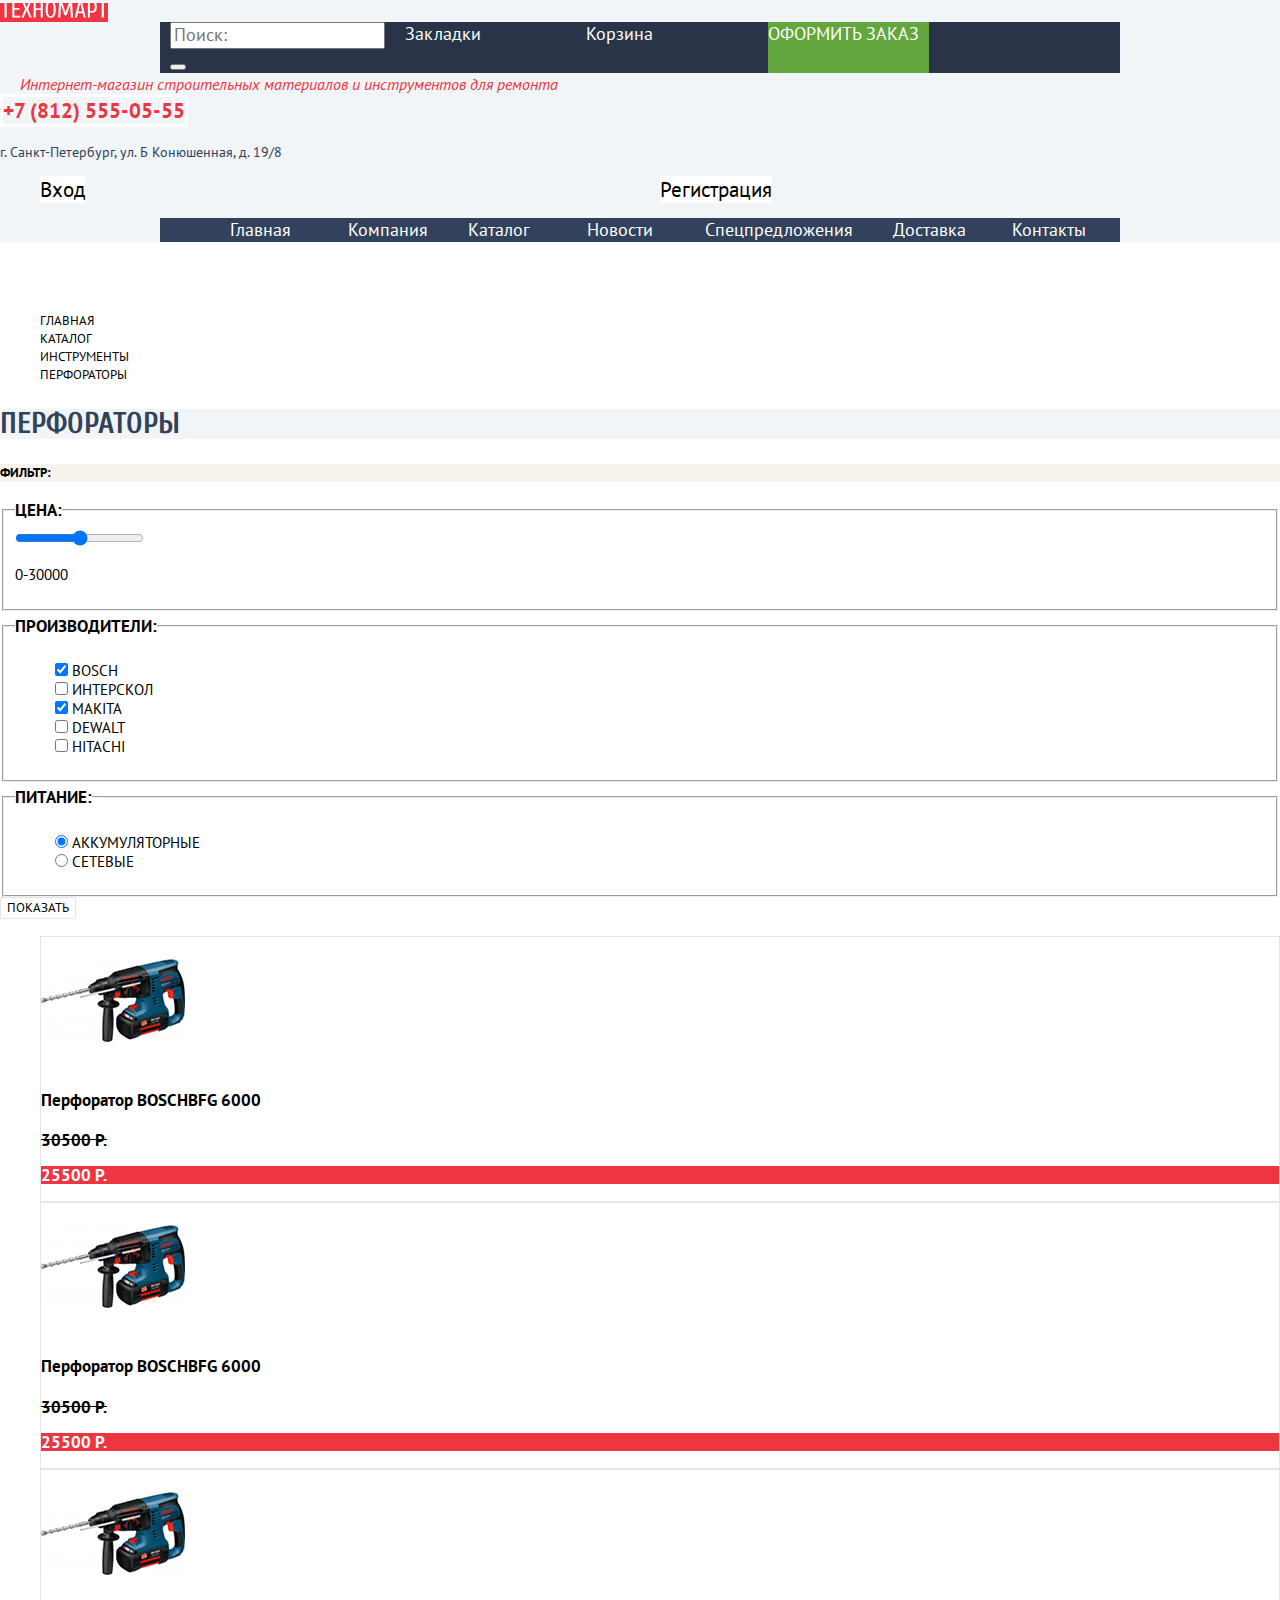
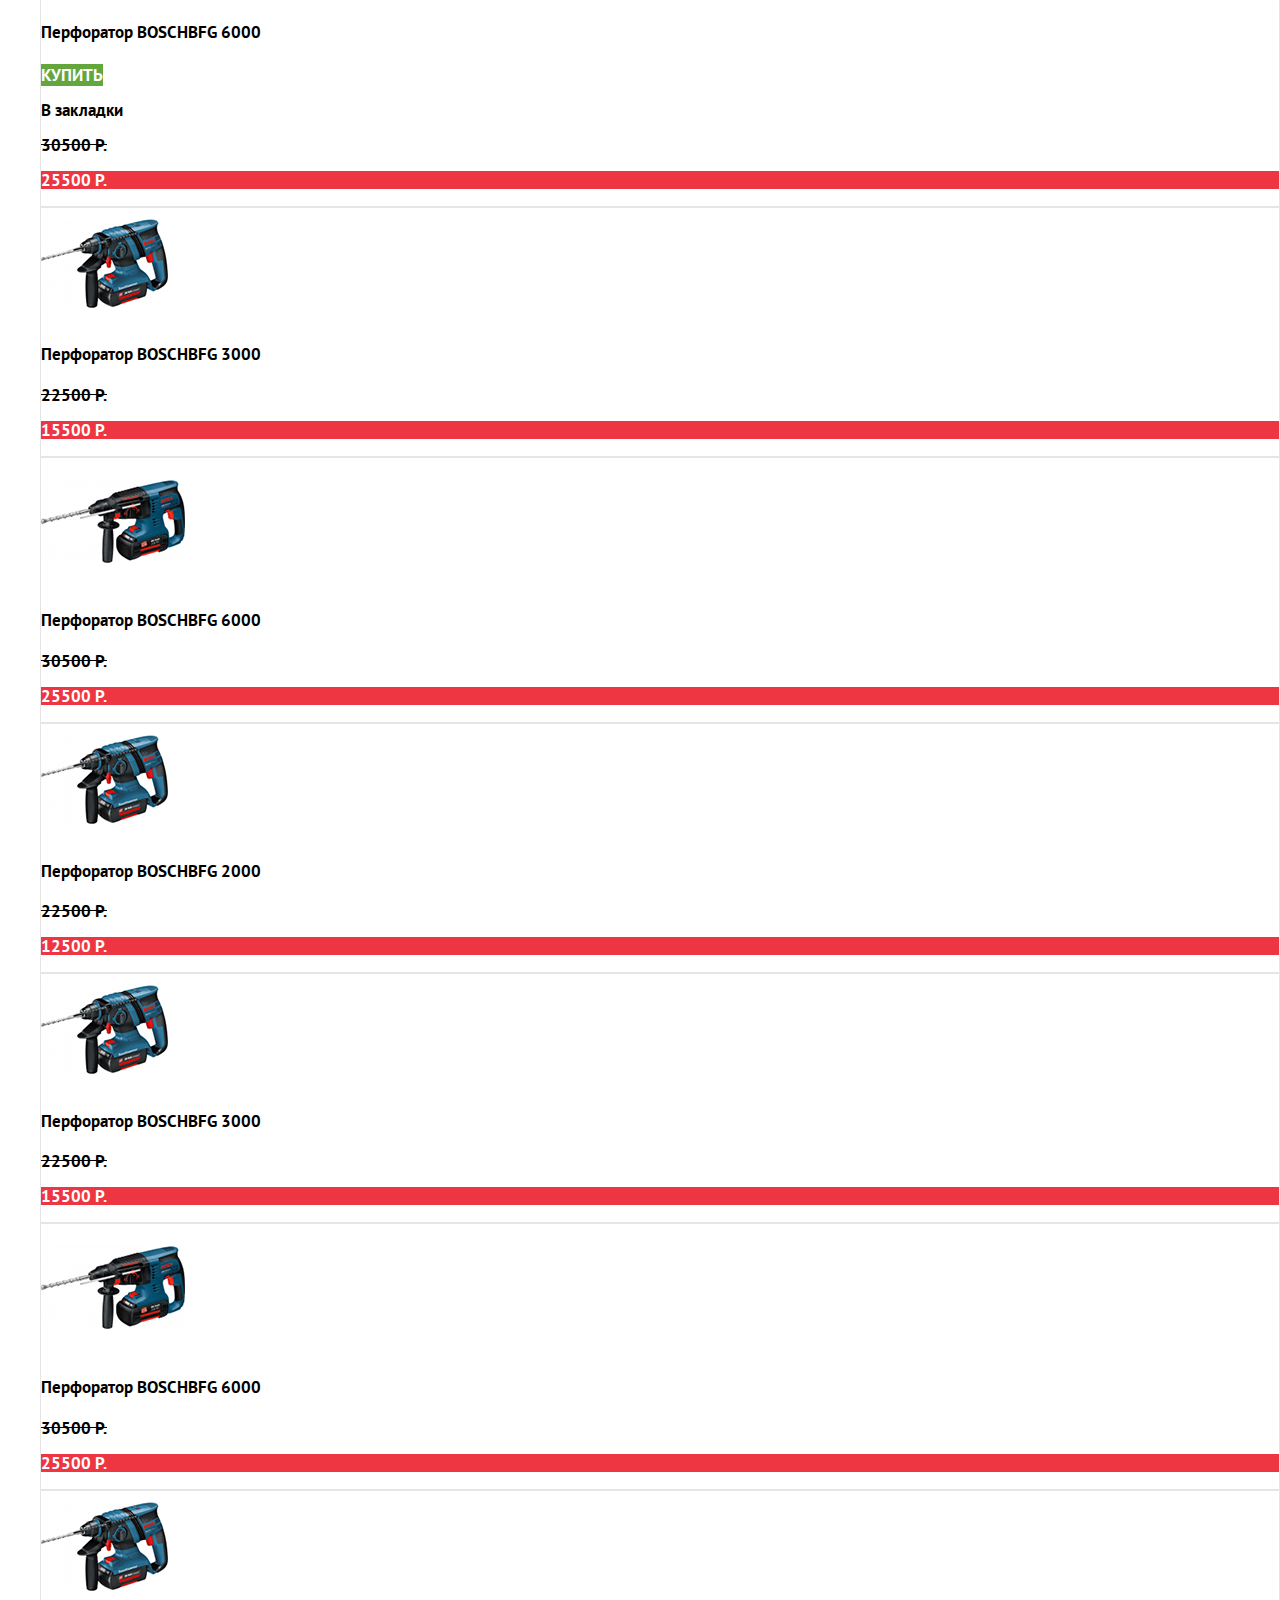
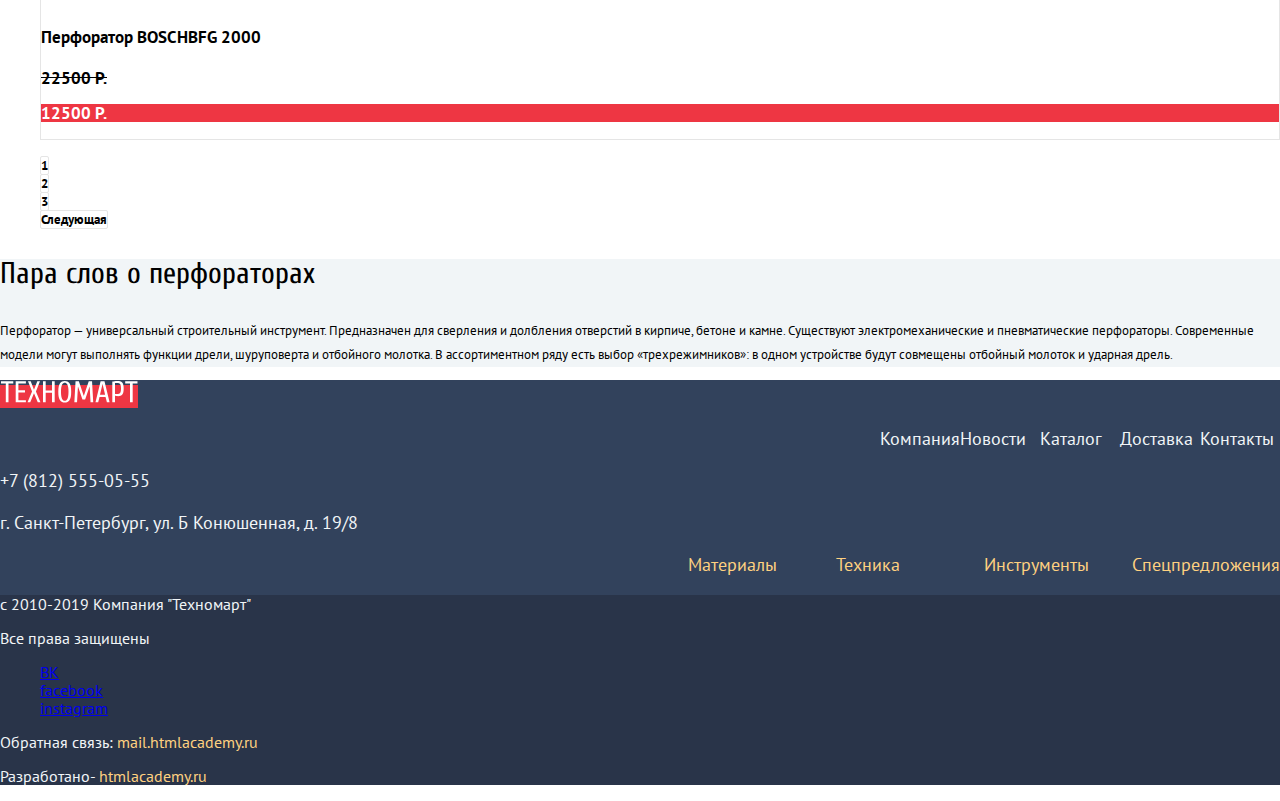
==== commit 23eb68c5: "Сетка на гридах" ====
--- a/catalog.html
+++ b/catalog.html
@@ -72,23 +72,23 @@
           <legend class="category-title">Производители:</legend>
           <ul class="filter-list">
             <li class="filter-item">
-              <input type="checkbox" name="bosch" id="filter-bosch" checked>
+              <input type="checkbox" value="bosch" id="filter-bosch" checked>
               <label for="filter-bosch">bosch</label>
             </li>
             <li class="filter-item">
-              <input type="checkbox" name="interskol" id="filter-interskol">
+              <input type="checkbox" value="interskol" id="filter-interskol">
               <label for="filter-interskol">интерскол</label>
             </li>
             <li class="filter-item">
-              <input type="checkbox" name="makita" id="filter-makita" checked>
+              <input type="checkbox" value="makita" id="filter-makita" checked>
               <label for="filter-makita">makita</label>
             </li>
             <li class="filter-item">
-              <input type="checkbox" name="dewalt" id="filter-dewalt">
+              <input type="checkbox" value="dewalt" id="filter-dewalt">
               <label for="filter-dewalt">dewalt</label>
             </li>
             <li class="filter-item">
-              <input type="checkbox" name="hitachi" id="filter-hitachi">
+              <input type="checkbox" value="hitachi" id="filter-hitachi">
               <label for="filter-hitachi">hitachi</label>
             </li>
           </ul>
--- a/css/style.css
+++ b/css/style.css
@@ -19,6 +19,7 @@
   --button-color: #EE3643;
   --special-button-color: #63A63E;
   --border-color: #E5E5E5;
+  --border-logo-color: #EAEAEA;
 }
 
 /* Global */
@@ -32,6 +33,10 @@
   line-height: 24px;
   font-weight: 400;
   color: var(--text-dark-color);
+  min-height: 100%;
+  display: grid;
+  grid-template-rows: min-content 1fr min-content;
+  align-content: start;
 }
 
 .slider-img {
@@ -50,10 +55,20 @@
   color: var(--text-dark-color);
 }
 
+
+
+
+/*Grids*/
+
+.page {
+  height: 100%;
+}
+
 /*Header*/
 
 .main-header {
   background-color: var(--background-header-color);
+  margin-bottom: 70px;
 }
 
 .main-header-logo,
@@ -62,6 +77,12 @@
 }
 
 .users-panel {
+  display: grid;
+  grid-template-columns: repeat(5, 1fr);
+  column-gap: 20px;
+  width: 940px;
+  margin: 0 auto;
+  padding: 0 10px;
   font-size: 18px;
   line-height: 24px;
   font-weight: 400;
@@ -69,12 +90,30 @@
   background-color: var(--background-color);
 }
 
+.users-panel-bar {
+  background-color: var(--background-color);
+}
+
 .bookmarks-link,
 .basket-link {
   font-size: 18px;
   line-height: 24px;
   text-decoration: none;
   color: var(--text-light-color);
+}
+
+.header-info {
+  background-color: var(--background-header-color);
+}
+
+.header-info-bar{
+  display: grid;
+  grid-template-columns: 1fr 1fr 1fr;
+  column-gap: 69px;
+  width: 940px;
+  margin: 0 auto;
+  padding: 0 10px;
+  margin-top: 46px;
 }
 
 .main-heading {
@@ -83,8 +122,11 @@
   font-weight: 400;
   font-style: italic;
   text-align: left;
+  padding: 0 20px;
+  margin: 0 auto;
   color: var(--button-color);
 }
+
 
 .header-phone {
   font-size: 21px;
@@ -108,20 +150,29 @@
 }
 
 .user-navigation {
+  display: grid;
+  grid-template-columns: 1fr 1fr;
   list-style: none;
 }
 
 .main-navigation {
+  width: 940px;
+  margin: 0 auto;
+  padding: 0 10px;
+  margin-bottom: 60px;
   font-size: 18px;
   line-height: 24px;
   background-color: var(--background-special-color);
 }
 
 .site-navigation {
+  display: grid;
+  grid-template-columns: repeat(7, 1fr);
   list-style: none;
 }
 
 .site-navigation a {
+  margin: 0 20px;
   text-decoration: none;
   color: var(--text-light-color);
 }
@@ -148,9 +199,16 @@
   line-height: 30px;
   font-weight: 700;
   color: var(--text-light-color);
+  width: 940px;
+  margin: 0 auto;
 }
 
 .card-list {
+  display: grid;
+  grid-template-columns: 1fr 1fr 1fr;
+  grid-template-rows: 1fr 1fr 1fr;
+  grid-column-gap: 20px;
+  grid-row-gap: 20px;
   list-style: none;
 }
 
@@ -173,20 +231,28 @@
 }
 
 .card-item-sales {
+  grid-column: 3 / 4;
+  grid-row: 2 / 3;
   width: 300px;
   height: 123px;
   background-color: var(--background-sales-color);
 }
 
 .card-item-delivery {
+  grid-column: 3 / 4;
+  grid-row: 3 / 4;
   width: 300px;
   height: 123px;
   background-color: var(--background-delivery-color);
 }
 
+.card-item-slider {
+  grid-column: 1 / 3;
+  grid-row: 2 / 4;
+}
+
 /*goods*/
 
-.popular-goods,
 .goods {
   font-family: "PT Sans", "Arial", sans-serif;
   font-size: 17px;
@@ -194,8 +260,17 @@
   font-weight: 700;
 }
 
+.popular-goods {
+  font-family: "PT Sans", "Arial", sans-serif;
+  font-size: 17px;
+  line-height: 18px;
+  font-weight: 700;
+  width: 940px;
+  margin: 0 auto;
+}
+
 .inner-popular-goods,
-.inner-manufacturers {
+.inner-brands {
   font-size: 30px;
   line-height: 30px;
   height: 89px;
@@ -204,17 +279,65 @@
   background-color: var(--background-sections-color);
 }
 
-.popular-goods-list,
 .goods-list {
   list-style: none;
+}
+
+.popular-goods-list {
+  display: grid;
+  grid-template-columns: repeat(4, 220px);
+  grid-template-rows: 1fr;
+  grid-column-gap: 20px;
+  grid-row-gap: 20px;
+  margin-top: 20px;
+  margin-bottom: 70px;
+  margin-left: 0px;
+  margin-right: 0px;
+  list-style: none;
+}
+
+.popular-goods-item {
+  border: 1px solid var(--border-logo-color);
 }
 
 .cross-out {
   text-decoration: line-through;
 }
 
-.manufacturers-item {
-  list-style: none;
+/*Brands*/
+
+.brands {
+  width: 940px;
+  margin: 0 auto;
+}
+
+.brands-list {
+  display: grid;
+  grid-template-columns: repeat(auto-fit, minmax(210px, 1fr));
+  grid-gap: 20px;
+  margin-top: 20px;
+  margin-bottom: 70px;
+  margin-left: 0px;
+  margin-right: 0px;
+}
+
+.brands-item img {
+  display: block;
+  max-width: 100%;
+  width: 145px;
+  object-fit: contain;
+}
+
+.brands-item a {
+  display: flex;
+  justify-content: center;
+  align-items: center;
+  height: 100%;
+}
+
+.brands-item {
+  list-style: none;
+  border: 1px solid var(--border-logo-color);
 }
 
 .goods-item,
@@ -224,17 +347,37 @@
 
 /*Service*/
 
+.service-bar {
+  background-color: var(--background-header-color);
+}
+
 .service {
+  display: grid;
+  grid-template-columns: 1fr 1fr;
+  grid-template-rows: 1fr 1fr;
   font-size: 30px;
   line-height: 30px;
   font-weight: 400;
   color: var(--basic-black);
   background-color: var(--background-header-color);
+  width: 940px;
+  margin: 0 auto;
 }
 
 .service-title {
+  padding: 0px;
+  margin: 0px;
   text-transform: uppercase;
   color: var(--text-dark-color);
+}
+
+.service-info {
+  grid-column: 1 / -1;
+  grid-row: 1 / 2 ;
+  grid-column-gap: 0px;
+  grid-row-gap: 0px;
+  padding: 0px;
+  margin: 0px;
 }
 
 .service-menu-list {
@@ -242,20 +385,28 @@
   line-height: 30px;
   font-weight: 700;
   list-style: none;
+  padding: 0px;
+  margin: 0px;
 }
 
 .service-menu-list a {
   text-decoration: none;
   color: var(--text-light-color);
+  padding: 0px;
+  margin: 0px;
 }
 
 .service-info-list {
   list-style: none;
+  padding: 0px;
+  margin: 0px;
 }
 
 .service-info-title {
   text-transform: uppercase;
   color: var(--background-special-color);
+  padding: 0px;
+  margin: 0px;
 }
 
 /*About*/
@@ -277,6 +428,13 @@
   background-color: var(--background-header-color);
 }
 
+.about-block {
+  display: grid;
+  grid-template-columns: 1fr 1fr;
+  width: 940px;
+  margin: 0 auto;
+}
+
 /*footer*/
 
 .main-footer {
@@ -284,6 +442,34 @@
   line-height: 24px;
   color: var(--background-header-color);
   background-color: var(--background-special-color);
+}
+
+.main-footer-bar {
+  display: grid;
+  grid-template-columns: 321px 1fr;
+  grid-template-rows: 1fr;
+  grid-column-gap: 20px;
+  width: 940px;
+  margin: 0 auto;
+}
+
+.footer-navigation {
+  display: grid;
+  grid-template-columns: repeat(5, 1fr);
+  grid-template-rows: 1fr;
+  justify-self: end;
+}
+
+.footer-navigation li {
+  padding: 0px auto;
+}
+
+.footer-site-navigation {
+  display: grid;
+  grid-template-columns: repeat(4, 1fr);
+  grid-template-rows: 1fr;
+  padding: 0px auto;
+  justify-self: end;
 }
 
 .footer-phone,
@@ -312,10 +498,26 @@
   line-height: 18px;
   color: var(--basic-white);
   background-color: var(--background-color);
+  width: inherit;
+}
+
+.social-footer-bar {
+  display: grid;
+  grid-template-columns: repeat(3, 1fr);
+  grid-template-rows: 1fr;
+  width: 940px;
+  margin: 0 auto;
 }
 
 .social-icon {
   list-style: none;
+}
+
+.connect {
+  display: grid;
+  grid-template-columns: 1fr 1fr;
+  grid-template-rows: 1fr;
+  grid-column-gap: 20px;
 }
 
 .mail,
@@ -355,6 +557,7 @@
 .inner-button {
   font-size: 14px;
   line-height: 18px;
+  float: right;
 }
 
 .button-selected {
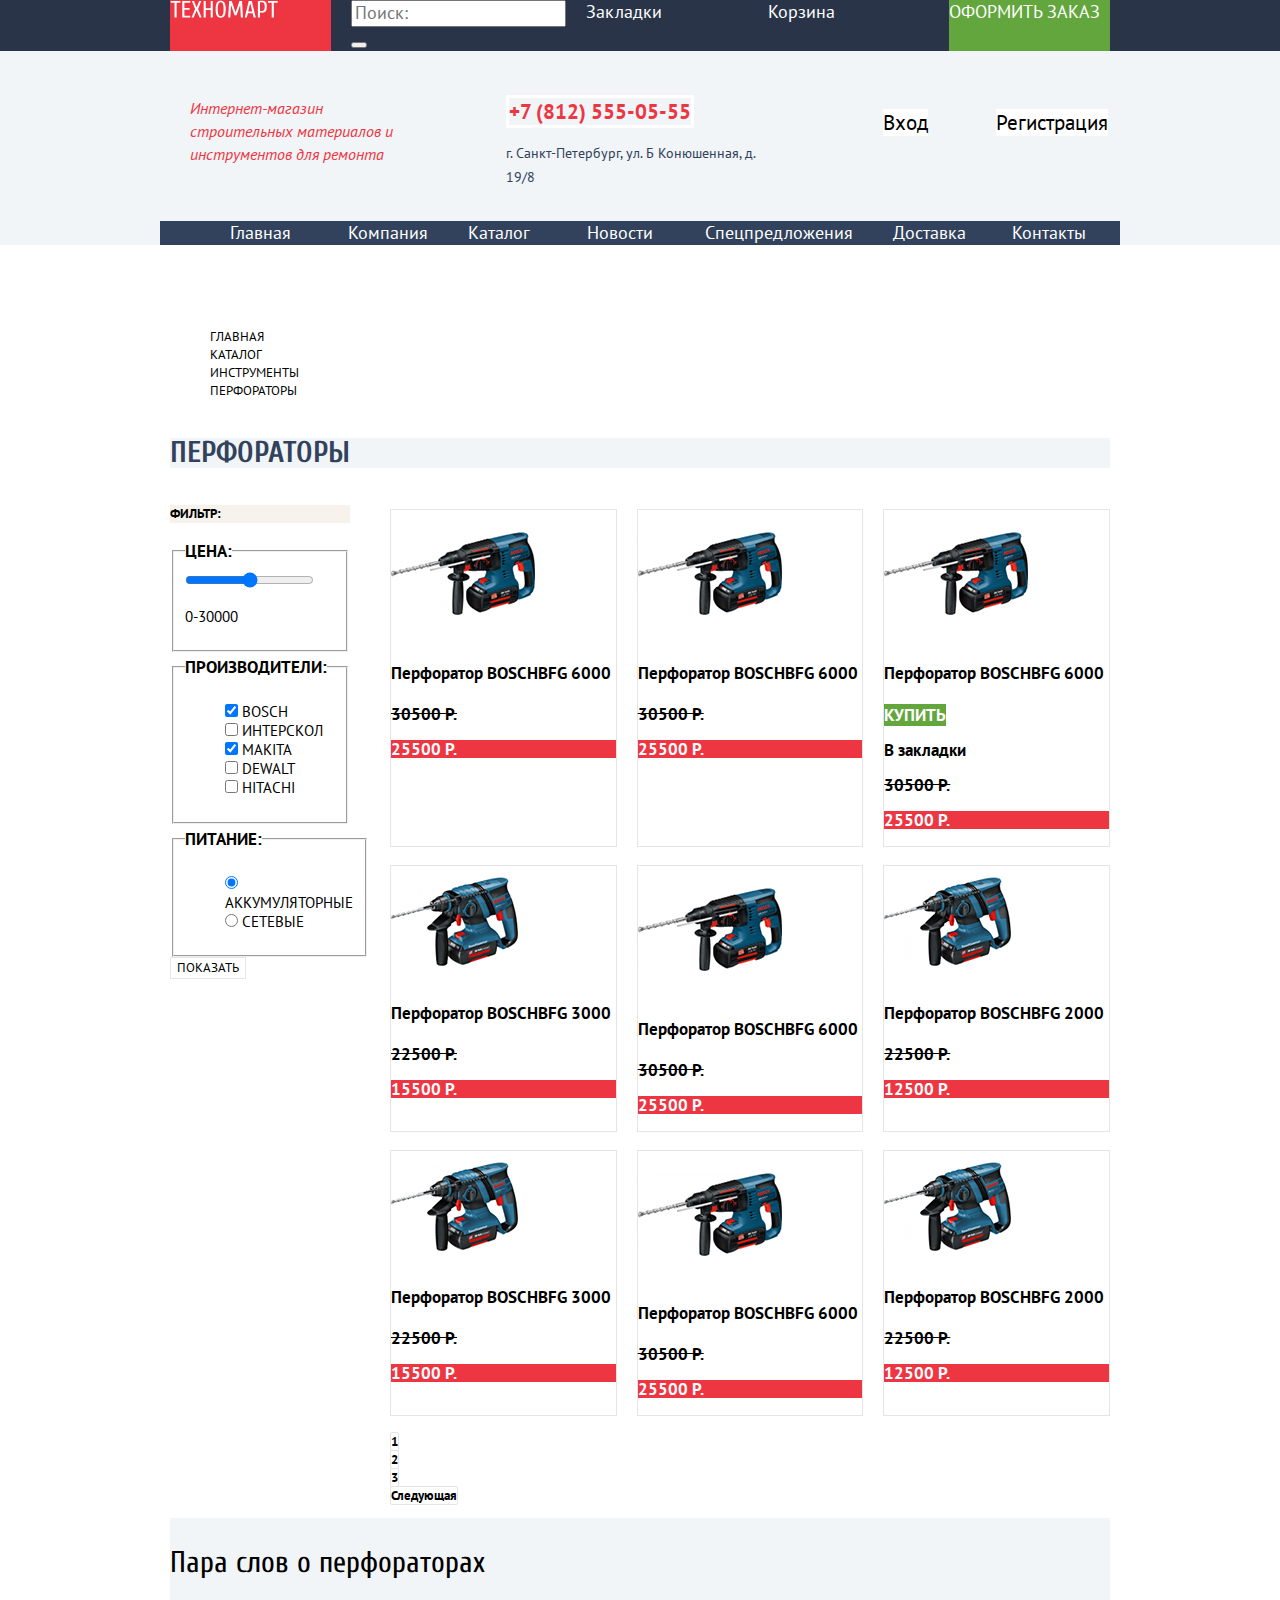
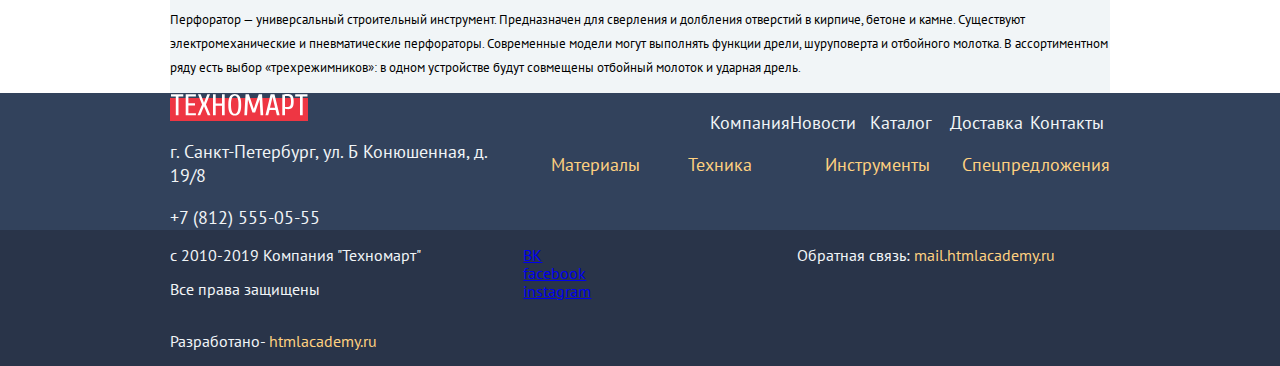
==== commit 5edbe4c6: "Сетка на гридах для внутренней страницы" ====
--- a/catalog.html
+++ b/catalog.html
@@ -18,27 +18,35 @@
 <body class="page-body-catalog">
 
   <header class="main-header">
-    <a class="main-header-logo"><img src="img/logo-technomart.svg" width="108" height="18"
-        alt="Логотип сайта Техномарт"></a>
-    <div class="users-panel">
-      <form action="#" method="GET">
-        <input class="search" type="search" placeholder="Поиск:">
-        <button type="submit"></button>
-      </form>
-      <a class="bookmarks-link" href="#">Закладки</a>
-      <a class="basket-link" href="#">Корзина</a>
-      <a class="button-order button" href="#">Оформить заказ</a>
-    </div>
-    <h1 class="main-heading">Интернет-магазин
-      строительных материалов
-      и инструментов для ремонта
-    </h1>
-    <a class="header-phone" href="tel:+78125550555"> +7 (812) 555-05-55</a>
-    <p class="header-address">г. Санкт-Петербург, ул. Б Конюшенная, д. 19/8</p>
-    <ul class="user-navigation">
-      <li><a class="button button-login" href="#">Вход</a></li>
-      <li><a class="button button-registration" href="#">Регистрация</a></li>
-    </ul>
+    <div class="users-panel-bar">
+      <div class="users-panel">
+        <a class="main-header-logo"><img src="img/logo-technomart.svg" width="108" height="18"
+            alt="Логотип сайта Техномарт"></a>
+        <form action="#" method="GET">
+          <input class="search" type="search" placeholder="Поиск:">
+          <button type="submit"></button>
+        </form>
+        <a class="bookmarks-link" href="#">Закладки</a>
+        <a class="basket-link" href="#">Корзина</a>
+        <a class="button-order button" href="#">Оформить заказ</a>
+      </div>
+    </div>
+    <div class="header-info">
+      <div class="header-info-bar">
+        <h1 class="main-heading">Интернет-магазин
+          строительных материалов
+          и инструментов для ремонта
+        </h1>
+        <div class="header-contacts">
+          <a class="header-phone" href="tel:+78125550555"> +7 (812) 555-05-55</a>
+          <p class="header-address">г. Санкт-Петербург, ул. Б Конюшенная, д. 19/8</p>
+        </div>
+        <ul class="user-navigation">
+          <li><a class="button button-login" href="#">Вход</a></li>
+          <li><a class="button button-registration" href="#">Регистрация</a></li>
+        </ul>
+      </div>
+    </div>
     <nav class="main-navigation">
       <ul class="site-navigation">
         <li><a href="#">Главная</a></li>
@@ -52,7 +60,7 @@
     </nav>
   </header>
 
-  <main>
+  <main class="container-catalog">
     <ul class="breadcrumbs-list">
       <li class="breadcrumbs-item"><a href="index.html">Главная</a></li>
       <li class="breadcrumbs-item"><a href="catalog.html">Каталог</a></li>
@@ -72,23 +80,23 @@
           <legend class="category-title">Производители:</legend>
           <ul class="filter-list">
             <li class="filter-item">
-              <input type="checkbox" value="bosch" id="filter-bosch" checked>
+              <input type="checkbox" name="bosch" id="filter-bosch" checked>
               <label for="filter-bosch">bosch</label>
             </li>
             <li class="filter-item">
-              <input type="checkbox" value="interskol" id="filter-interskol">
+              <input type="checkbox" name="interskol" id="filter-interskol">
               <label for="filter-interskol">интерскол</label>
             </li>
             <li class="filter-item">
-              <input type="checkbox" value="makita" id="filter-makita" checked>
+              <input type="checkbox" name="makita" id="filter-makita" checked>
               <label for="filter-makita">makita</label>
             </li>
             <li class="filter-item">
-              <input type="checkbox" value="dewalt" id="filter-dewalt">
+              <input type="checkbox" name="dewalt" id="filter-dewalt">
               <label for="filter-dewalt">dewalt</label>
             </li>
             <li class="filter-item">
-              <input type="checkbox" value="hitachi" id="filter-hitachi">
+              <input type="checkbox" name="hitachi" id="filter-hitachi">
               <label for="filter-hitachi">hitachi</label>
             </li>
           </ul>
@@ -200,38 +208,48 @@
   </main>
 
   <footer class="main-footer">
-    <a class="footer-logo"><img src="img/logo-technomart.svg" width="138" height="23" alt="Логотип Техномарт"></a>
-    <ul class="footer-navigation">
-      <li><a href="#">Компания</a></li>
-      <li><a href="#">Новости</a></li>
-      <li><a href="catalog.html">Каталог</a></li>
-      <li><a href="#">Доставка</a></li>
-      <li><a href="#">Контакты</a></li>
-    </ul>
-    <a class="footer-phone" href="tel:+78125550555"> +7 (812) 555-05-55</a>
-    <p class="footer-address">г. Санкт-Петербург, ул. Б Конюшенная, д. 19/8</p>
-    <ul class="footer-site-navigation">
-      <li><a href="#">Материалы</a></li>
-      <li><a href="#">Техника</a></li>
-      <li><a href="#">Инструменты</a></li>
-      <li><a href="#">Спецпредложения</a></li>
-    </ul>
+    <div class="main-footer-bar">
+      <div class="footer-contacts">
+        <a class="footer-logo"><img src="img/logo-technomart.svg" width="138" height="23" alt="Логотип Техномарт"></a>
+        <p class="footer-address">г. Санкт-Петербург, ул. Б Конюшенная, д. 19/8</p>
+        <a class="footer-phone" href="tel:+78125550555"> +7 (812) 555-05-55</a>
+      </div>
+      <div class="footer-navigation-bar">
+        <ul class="footer-navigation">
+          <li><a href="#">Компания</a></li>
+          <li><a href="#">Новости</a></li>
+          <li><a href="catalog.html">Каталог</a></li>
+          <li><a href="#">Доставка</a></li>
+          <li><a href="#">Контакты</a></li>
+        </ul>
+        <ul class="footer-site-navigation">
+          <li><a href="#">Материалы</a></li>
+          <li><a href="#">Техника</a></li>
+          <li><a href="#">Инструменты</a></li>
+          <li><a href="#">Спецпредложения</a></li>
+        </ul>
+      </div>
+    </div>
     <div class="social-footer">
-      <p>c 2010-2019 Компания "Техномарт"</p>
-      <p>Все права защищены</p>
-      <ul class="social-icon">
-        <li><a href="#">ВК</a></li>
-        <li><a href="#">facebook</a></li>
-        <li><a href="#">instagram</a></li>
-      </ul>
-      <p>
-        Обратная связь:
-        <a class="mail" href="mail.htmlacademy.ru">mail.htmlacademy.ru</a>
-      </p>
-      <p>
-        Разработано-
-        <a class="footer-copyright" href="https://htmlacademy.ru/intensive/htmlcss">htmlacademy.ru</a>
-      </p>
+      <div class="social-footer-bar">
+        <div class="social-footer-info">
+          <p>c 2010-2019 Компания "Техномарт"</p>
+          <p>Все права защищены</p>
+        </div>
+        <ul class="social-icon">
+          <li><a href="#">ВК</a></li>
+          <li><a href="#">facebook</a></li>
+          <li><a href="#">instagram</a></li>
+        </ul>
+          <p>
+            Обратная связь:
+            <a class="mail" href="mail.htmlacademy.ru">mail.htmlacademy.ru</a>
+          </p>
+          <p>
+            Разработано-
+            <a class="footer-copyright" href="https://htmlacademy.ru/intensive/htmlcss">htmlacademy.ru</a>
+          </p>
+      </div>
     </div>
   </footer>
 </body>
--- a/css/style.css
+++ b/css/style.css
@@ -2,24 +2,24 @@
 
 :root {
   --background-color: #293449;
-  --background-special-color: #32425C;
-  --background-header-color: #F1F5F7;
-  --background-materials-color: #FFBF47;
-  --background-tools-color: #3BBCE3;
-  --background-technics-color: #DC91D8;
-  --background-sales-color: #8ED78F;
-  --background-delivery-color: #FFC047;
-  --background-sections-color: #F9F5F0;
-  --background-filter-color: #F7F3EC;
-  --text-light-color: #FFFFFF;
+  --background-special-color: #32425c;
+  --background-header-color: #f1f5f7;
+  --background-materials-color: #ffbf47;
+  --background-tools-color: #3bbce3;
+  --background-technics-color: #dc91d8;
+  --background-sales-color: #8ed78f;
+  --background-delivery-color: #ffc047;
+  --background-sections-color: #f9f5f0;
+  --background-filter-color: #f7f3ec;
+  --text-light-color: #ffffff;
   --text-dark-color: #000000;
-  --text-footer-color: #FFD180;
-  --text-addres-color: #F3F7F9;
-  --link-footer-color: #FFDA96;
-  --button-color: #EE3643;
-  --special-button-color: #63A63E;
-  --border-color: #E5E5E5;
-  --border-logo-color: #EAEAEA;
+  --text-footer-color: #ffd180;
+  --text-addres-color: #f3f7f9;
+  --link-footer-color: #ffda96;
+  --button-color: #ee3643;
+  --special-button-color: #63a63e;
+  --border-color: #e5e5e5;
+  --border-logo-color: #eaeaea;
 }
 
 /* Global */
@@ -45,9 +45,6 @@
 }
 
 .page-body-catalog {
-  min-width: 1200px;
-  margin: 0;
-  padding: 0;
   font-family: "PT Sans", "Arial", sans-serif;
   font-size: 15px;
   line-height: 19px;
@@ -55,10 +52,10 @@
   color: var(--text-dark-color);
 }
 
-
-
-
-/*Grids*/
+.container-catalog {
+  width: 940px;
+  margin: 0 auto;
+}
 
 .page {
   height: 100%;
@@ -71,8 +68,7 @@
   margin-bottom: 70px;
 }
 
-.main-header-logo,
-.footer-logo {
+.main-header-logo, .footer-logo {
   background-color: var(--button-color);
 }
 
@@ -94,8 +90,7 @@
   background-color: var(--background-color);
 }
 
-.bookmarks-link,
-.basket-link {
+.bookmarks-link, .basket-link {
   font-size: 18px;
   line-height: 24px;
   text-decoration: none;
@@ -106,7 +101,7 @@
   background-color: var(--background-header-color);
 }
 
-.header-info-bar{
+.header-info-bar {
   display: grid;
   grid-template-columns: 1fr 1fr 1fr;
   column-gap: 69px;
@@ -126,7 +121,6 @@
   margin: 0 auto;
   color: var(--button-color);
 }
-
 
 .header-phone {
   font-size: 21px;
@@ -203,34 +197,39 @@
   margin: 0 auto;
 }
 
-.card-list {
+.grid-promo {
   display: grid;
   grid-template-columns: 1fr 1fr 1fr;
   grid-template-rows: 1fr 1fr 1fr;
   grid-column-gap: 20px;
   grid-row-gap: 20px;
-  list-style: none;
-}
-
-.card-item-materials {
+}
+
+.grid-promo-materials {
+  grid-column: 1 / 2;
+  grid-row: 1 / 2;
   width: 300px;
   height: 123px;
   background-color: var(--background-materials-color);
 }
 
-.card-item-tools {
+.grid-promo-tools {
+  grid-column: 2 / 3;
+  grid-row: 1 / 2;
   width: 300px;
   height: 123px;
   background-color: var(--background-tools-color);
 }
 
-.card-item-technics {
+.grid-promo-technics {
+  grid-column: 3 / 4;
+  grid-row: 1 / 2;
   width: 300px;
   height: 123px;
   background-color: var(--background-technics-color);
 }
 
-.card-item-sales {
+.grid-promo-sales {
   grid-column: 3 / 4;
   grid-row: 2 / 3;
   width: 300px;
@@ -238,7 +237,7 @@
   background-color: var(--background-sales-color);
 }
 
-.card-item-delivery {
+.grid-promo-delivery {
   grid-column: 3 / 4;
   grid-row: 3 / 4;
   width: 300px;
@@ -246,7 +245,7 @@
   background-color: var(--background-delivery-color);
 }
 
-.card-item-slider {
+.slider {
   grid-column: 1 / 3;
   grid-row: 2 / 4;
 }
@@ -269,8 +268,7 @@
   margin: 0 auto;
 }
 
-.inner-popular-goods,
-.inner-brands {
+.inner-popular-goods, .inner-brands {
   font-size: 30px;
   line-height: 30px;
   height: 89px;
@@ -281,6 +279,10 @@
 
 .goods-list {
   list-style: none;
+  display: grid;
+  grid-template-columns: repeat(3, 1fr);
+  grid-column-gap: 20px;
+  grid-row-gap: 18px;
 }
 
 .popular-goods-list {
@@ -313,7 +315,8 @@
 
 .brands-list {
   display: grid;
-  grid-template-columns: repeat(auto-fit, minmax(210px, 1fr));
+  grid-template-columns: repeat(4, 1fr);
+  grid-template-rows: 1fr 1fr;
   grid-gap: 20px;
   margin-top: 20px;
   margin-bottom: 70px;
@@ -340,8 +343,7 @@
   border: 1px solid var(--border-logo-color);
 }
 
-.goods-item,
-.popular-goods-item {
+.goods-item, .popular-goods-item {
   border: 1px solid var(--border-color);
 }
 
@@ -373,7 +375,7 @@
 
 .service-info {
   grid-column: 1 / -1;
-  grid-row: 1 / 2 ;
+  grid-row: 1 / 2;
   grid-column-gap: 0px;
   grid-row-gap: 0px;
   padding: 0px;
@@ -426,6 +428,7 @@
 
 .about_product {
   background-color: var(--background-header-color);
+  grid-column: 1 / -1;
 }
 
 .about-block {
@@ -472,14 +475,12 @@
   justify-self: end;
 }
 
-.footer-phone,
-.footer-address {
+.footer-phone, .footer-address {
   color: var(--text-addres);
   text-decoration: none;
 }
 
-.footer-navigation,
-.footer-site-navigation {
+.footer-navigation, .footer-site-navigation {
   list-style: none;
 }
 
@@ -520,8 +521,7 @@
   grid-column-gap: 20px;
 }
 
-.mail,
-.footer-copyright {
+.mail, .footer-copyright {
   color: var(--text-footer-color);
   text-decoration: none;
 }
@@ -541,13 +541,12 @@
   background-color: var(--special-button-color);
 }
 
-.button-login,
-.button-registration {
+.button-login, .button-registration {
   text-transform: none;
   background-color: var(--text-light-color);
 }
 
-.card-item-button {
+.grid-promo-button {
   text-decoration: none;
   text-transform: uppercase;
   opacity: 0.3;
@@ -583,6 +582,7 @@
   line-height: 18px;
   text-transform: uppercase;
   list-style: none;
+  grid-column: 1 / -1;
 }
 
 .breadcrumbs-item a {
@@ -591,6 +591,12 @@
 }
 
 /*catalog*/
+
+.container-catalog {
+  display: grid;
+  grid-template-columns: 180px 1fr;
+  align-content: start;
+}
 
 /*filter block*/
 
@@ -627,6 +633,8 @@
   text-transform: uppercase;
   color: var(--background-special-color);
   background-color: var(--background-header-color);
+  grid-column: 1 / -1;
+  grid-row: 2 / 3;
 }
 
 /*pagination*/
@@ -635,6 +643,8 @@
   font-size: 13px;
   line-height: 18px;
   list-style: none;
+  grid-column: 1 / -1;
+  grid-row: -2 / -3;
 }
 
 .pagination-item a {
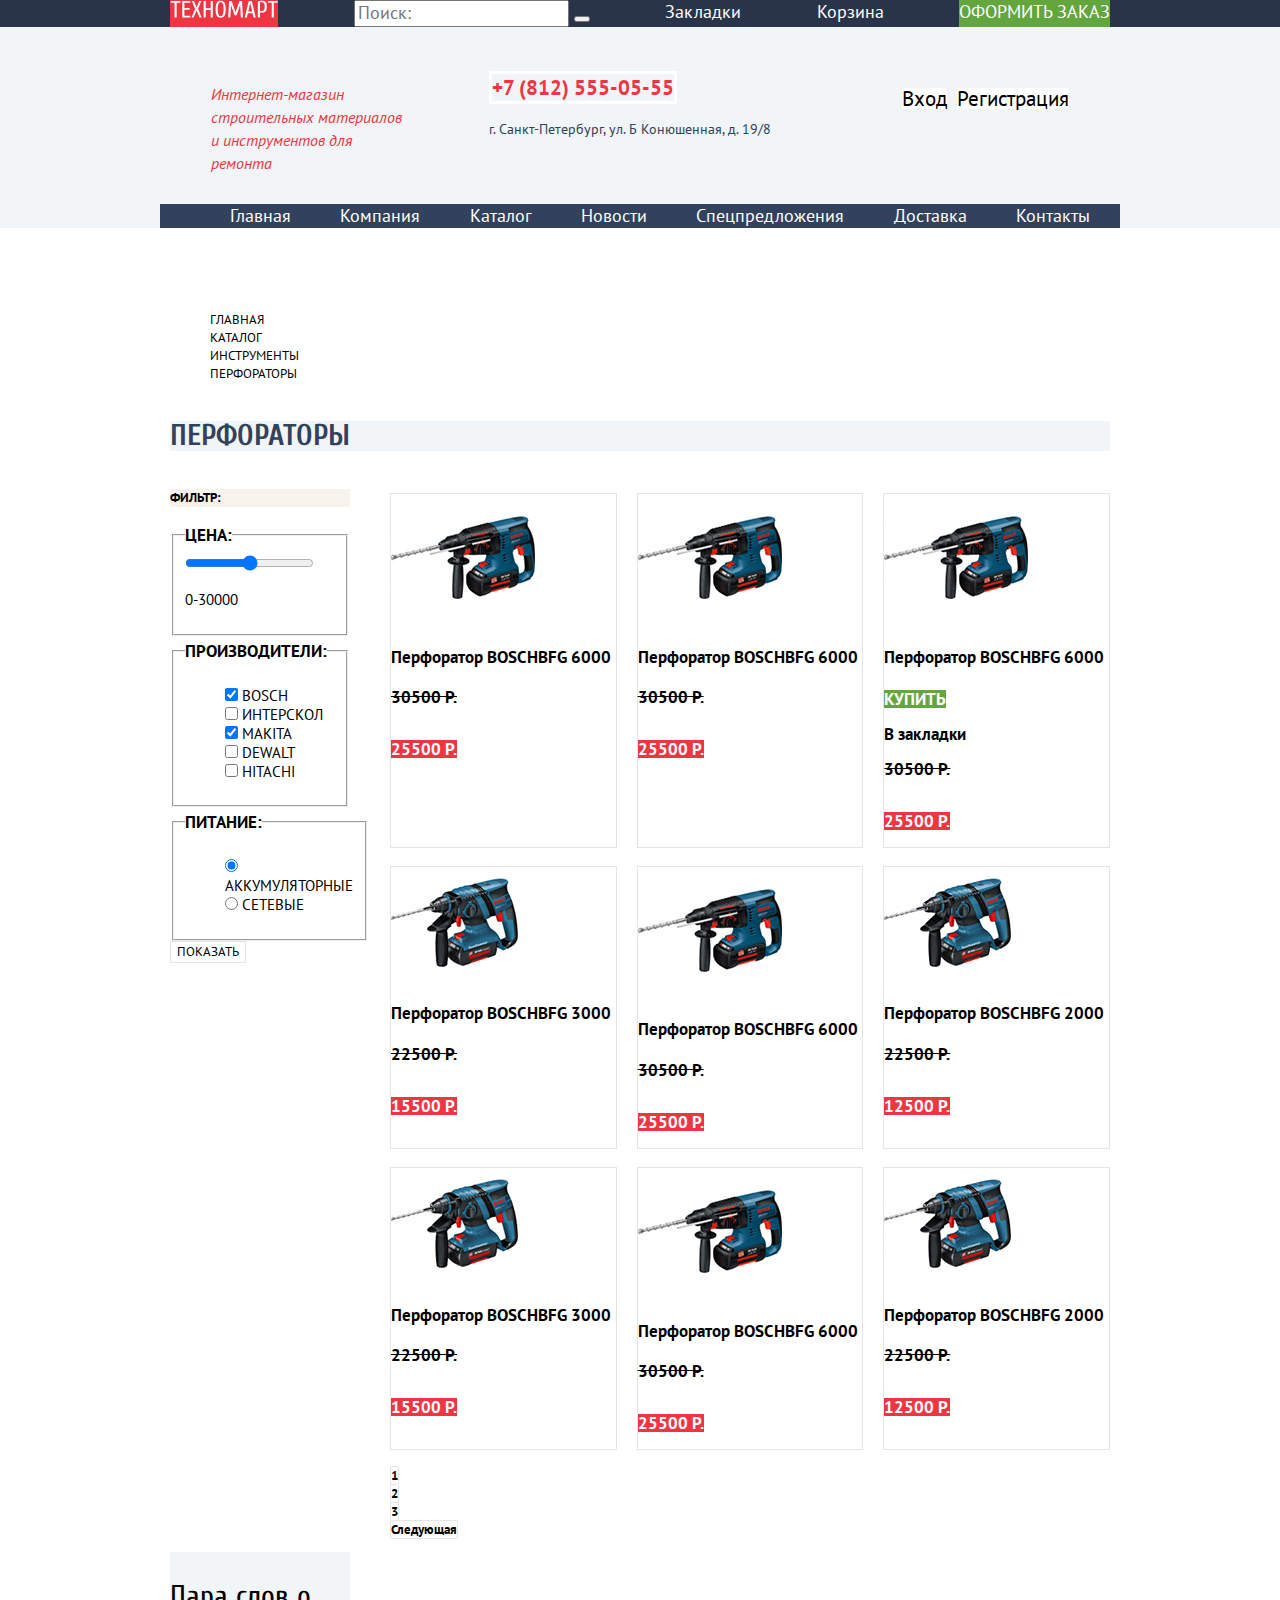
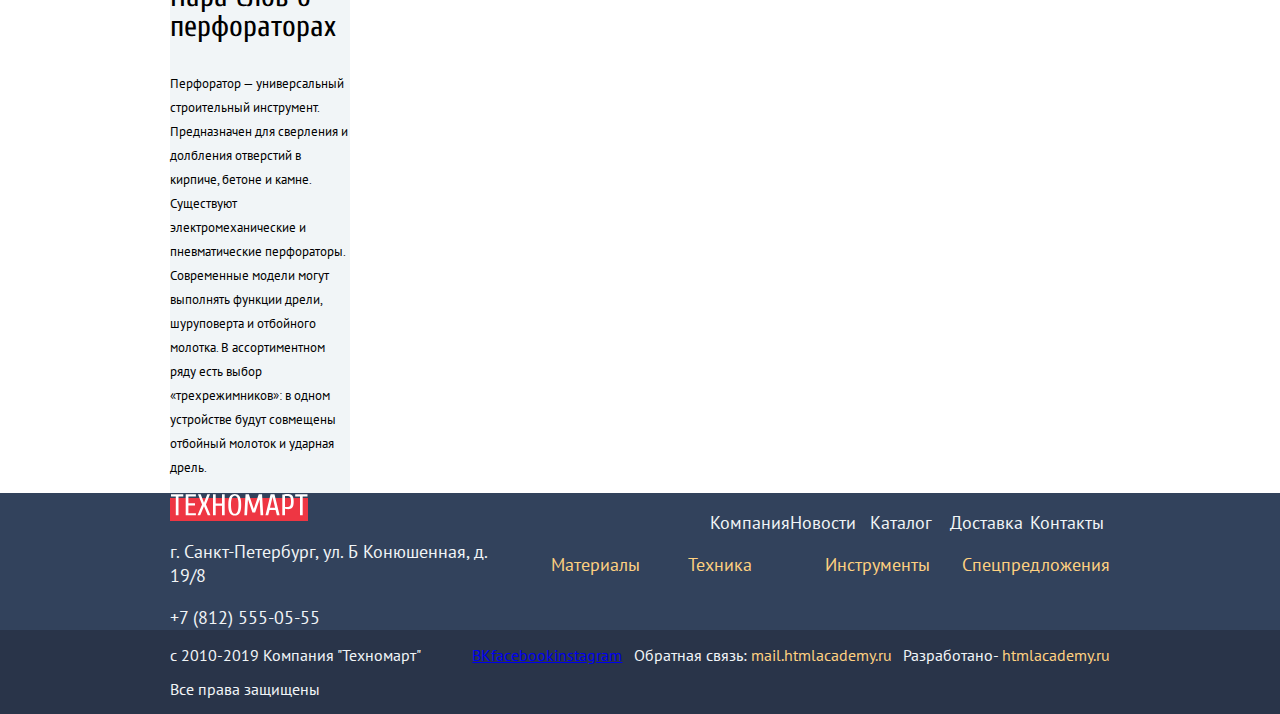
==== commit 747a49b8: "Сетка на флексах" ====
--- a/catalog.html
+++ b/catalog.html
@@ -105,11 +105,11 @@
           <legend class="category-title">Питание:</legend>
           <ul class="filter-list">
             <li class="filter-item">
-              <input type="radio" name="poweredby" id="battaries" checked>
+              <input type="radio" value="poweredby" id="battaries" checked>
               <label for="battaries">Аккумуляторные</label>
             </li>
             <li class="filter-item">
-              <input type="radio" name="poweredby" id="mains">
+              <input type="radio" value="poweredby" id="mains">
               <label for="mains">Сетевые</label>
             </li>
           </ul>
--- a/css/style.css
+++ b/css/style.css
@@ -27,7 +27,7 @@
 .page-body {
   min-width: 1200px;
   margin: 0;
-  padding: 0;
+  padding: 0 10px;
   font-family: "Cuprum", "Arial", sans-serif;
   font-size: 13px;
   line-height: 24px;
@@ -73,9 +73,8 @@
 }
 
 .users-panel {
-  display: grid;
-  grid-template-columns: repeat(5, 1fr);
-  column-gap: 20px;
+  display: flex;
+  justify-content: space-between;
   width: 940px;
   margin: 0 auto;
   padding: 0 10px;
@@ -102,9 +101,8 @@
 }
 
 .header-info-bar {
-  display: grid;
-  grid-template-columns: 1fr 1fr 1fr;
-  column-gap: 69px;
+  display: flex;
+  justify-content: space-around;
   width: 940px;
   margin: 0 auto;
   padding: 0 10px;
@@ -117,8 +115,8 @@
   font-weight: 400;
   font-style: italic;
   text-align: left;
-  padding: 0 20px;
-  margin: 0 auto;
+  align-items: flex-start;
+  width: 197px;
   color: var(--button-color);
 }
 
@@ -144,8 +142,7 @@
 }
 
 .user-navigation {
-  display: grid;
-  grid-template-columns: 1fr 1fr;
+  display: flex;
   list-style: none;
 }
 
@@ -160,8 +157,8 @@
 }
 
 .site-navigation {
-  display: grid;
-  grid-template-columns: repeat(7, 1fr);
+  display: flex;
+  justify-content: space-between;
   list-style: none;
 }
 
@@ -189,6 +186,11 @@
 /*Promo*/
 
 .promo {
+  display: grid;
+  grid-template-columns: repeat(3, 1fr);
+  grid-template-rows: repeat(2, 1fr);
+  grid-column-gap: 20px;
+  grid-row-gap: 20px;
   font-size: 24px;
   line-height: 30px;
   font-weight: 700;
@@ -197,59 +199,58 @@
   margin: 0 auto;
 }
 
-.grid-promo {
-  display: grid;
-  grid-template-columns: 1fr 1fr 1fr;
-  grid-template-rows: 1fr 1fr 1fr;
+.list-product-promo {
+  display: grid;
+  grid-template-columns: repeat(3, 1fr);
   grid-column-gap: 20px;
   grid-row-gap: 20px;
+  grid-column: 1 / -1;
+  grid-row: 1 / 2;
+}
+
+.list-services-promo {
+  display: grid;
+  grid-template-rows: 1fr 1fr ;
+  grid-column-gap: 20px;
+  grid-row-gap: 20px;
+}
+
+.slider {
+  grid-column: 1 / 3;
+  grid-row: 2 / 3;
+  z-index: 0;
 }
 
 .grid-promo-materials {
-  grid-column: 1 / 2;
-  grid-row: 1 / 2;
   width: 300px;
   height: 123px;
   background-color: var(--background-materials-color);
 }
 
 .grid-promo-tools {
-  grid-column: 2 / 3;
-  grid-row: 1 / 2;
   width: 300px;
   height: 123px;
   background-color: var(--background-tools-color);
 }
 
 .grid-promo-technics {
-  grid-column: 3 / 4;
-  grid-row: 1 / 2;
   width: 300px;
   height: 123px;
   background-color: var(--background-technics-color);
 }
 
 .grid-promo-sales {
-  grid-column: 3 / 4;
-  grid-row: 2 / 3;
   width: 300px;
   height: 123px;
   background-color: var(--background-sales-color);
 }
 
 .grid-promo-delivery {
-  grid-column: 3 / 4;
-  grid-row: 3 / 4;
   width: 300px;
   height: 123px;
   background-color: var(--background-delivery-color);
 }
 
-.slider {
-  grid-column: 1 / 3;
-  grid-row: 2 / 4;
-}
-
 /*goods*/
 
 .goods {
@@ -269,9 +270,13 @@
 }
 
 .inner-popular-goods, .inner-brands {
+  display: flex;
+  justify-content: space-between;
+  font-family: "Cuprum", "Arial", sans-serif;
   font-size: 30px;
   line-height: 30px;
   height: 89px;
+  padding-left: 28px;
   text-transform: uppercase;
   color: var(--background-special-color);
   background-color: var(--background-sections-color);
@@ -299,6 +304,9 @@
 }
 
 .popular-goods-item {
+  display: flex;
+  flex-direction: column;
+  justify-content: space-between;
   border: 1px solid var(--border-logo-color);
 }
 
@@ -364,6 +372,8 @@
   background-color: var(--background-header-color);
   width: 940px;
   margin: 0 auto;
+  padding-top: 64px;
+  padding-bottom: 99px;
 }
 
 .service-title {
@@ -428,14 +438,19 @@
 
 .about_product {
   background-color: var(--background-header-color);
-  grid-column: 1 / -1;
 }
 
 .about-block {
-  display: grid;
-  grid-template-columns: 1fr 1fr;
-  width: 940px;
-  margin: 0 auto;
+  display: flex;
+  width: 940px;
+  margin: 0 auto;
+  margin-bottom: 70px;
+}
+
+.contacts {
+  display: flex;
+  flex-direction: column;
+  padding-left: 180px;
 }
 
 /*footer*/
@@ -503,22 +518,26 @@
 }
 
 .social-footer-bar {
-  display: grid;
-  grid-template-columns: repeat(3, 1fr);
-  grid-template-rows: 1fr;
+  display: flex;
+  justify-content: space-between;
   width: 940px;
   margin: 0 auto;
 }
 
 .social-icon {
-  list-style: none;
-}
-
-.connect {
-  display: grid;
-  grid-template-columns: 1fr 1fr;
-  grid-template-rows: 1fr;
-  grid-column-gap: 20px;
+  display: flex;
+  list-style: none;
+}
+
+.contacts-footer {
+  display: flex;
+  padding: 0 51px;
+  margin-right: 0px;
+  justify-self: flex-end;
+}
+
+.contacts-footer p {
+  max-width: 137px;
 }
 
 .mail, .footer-copyright {
@@ -529,6 +548,7 @@
 /*Button*/
 
 .button {
+  display: inline-block;
   background-color: var(--button-color);
   color: var(--text-light-color);
   vertical-align: middle;
@@ -542,6 +562,8 @@
 }
 
 .button-login, .button-registration {
+  display: inline-block;
+  margin-left: 10px;
   text-transform: none;
   background-color: var(--text-light-color);
 }
@@ -554,6 +576,7 @@
 }
 
 .inner-button {
+  font-family: "Cuprum", "Arial", sans-serif;
   font-size: 14px;
   line-height: 18px;
   float: right;
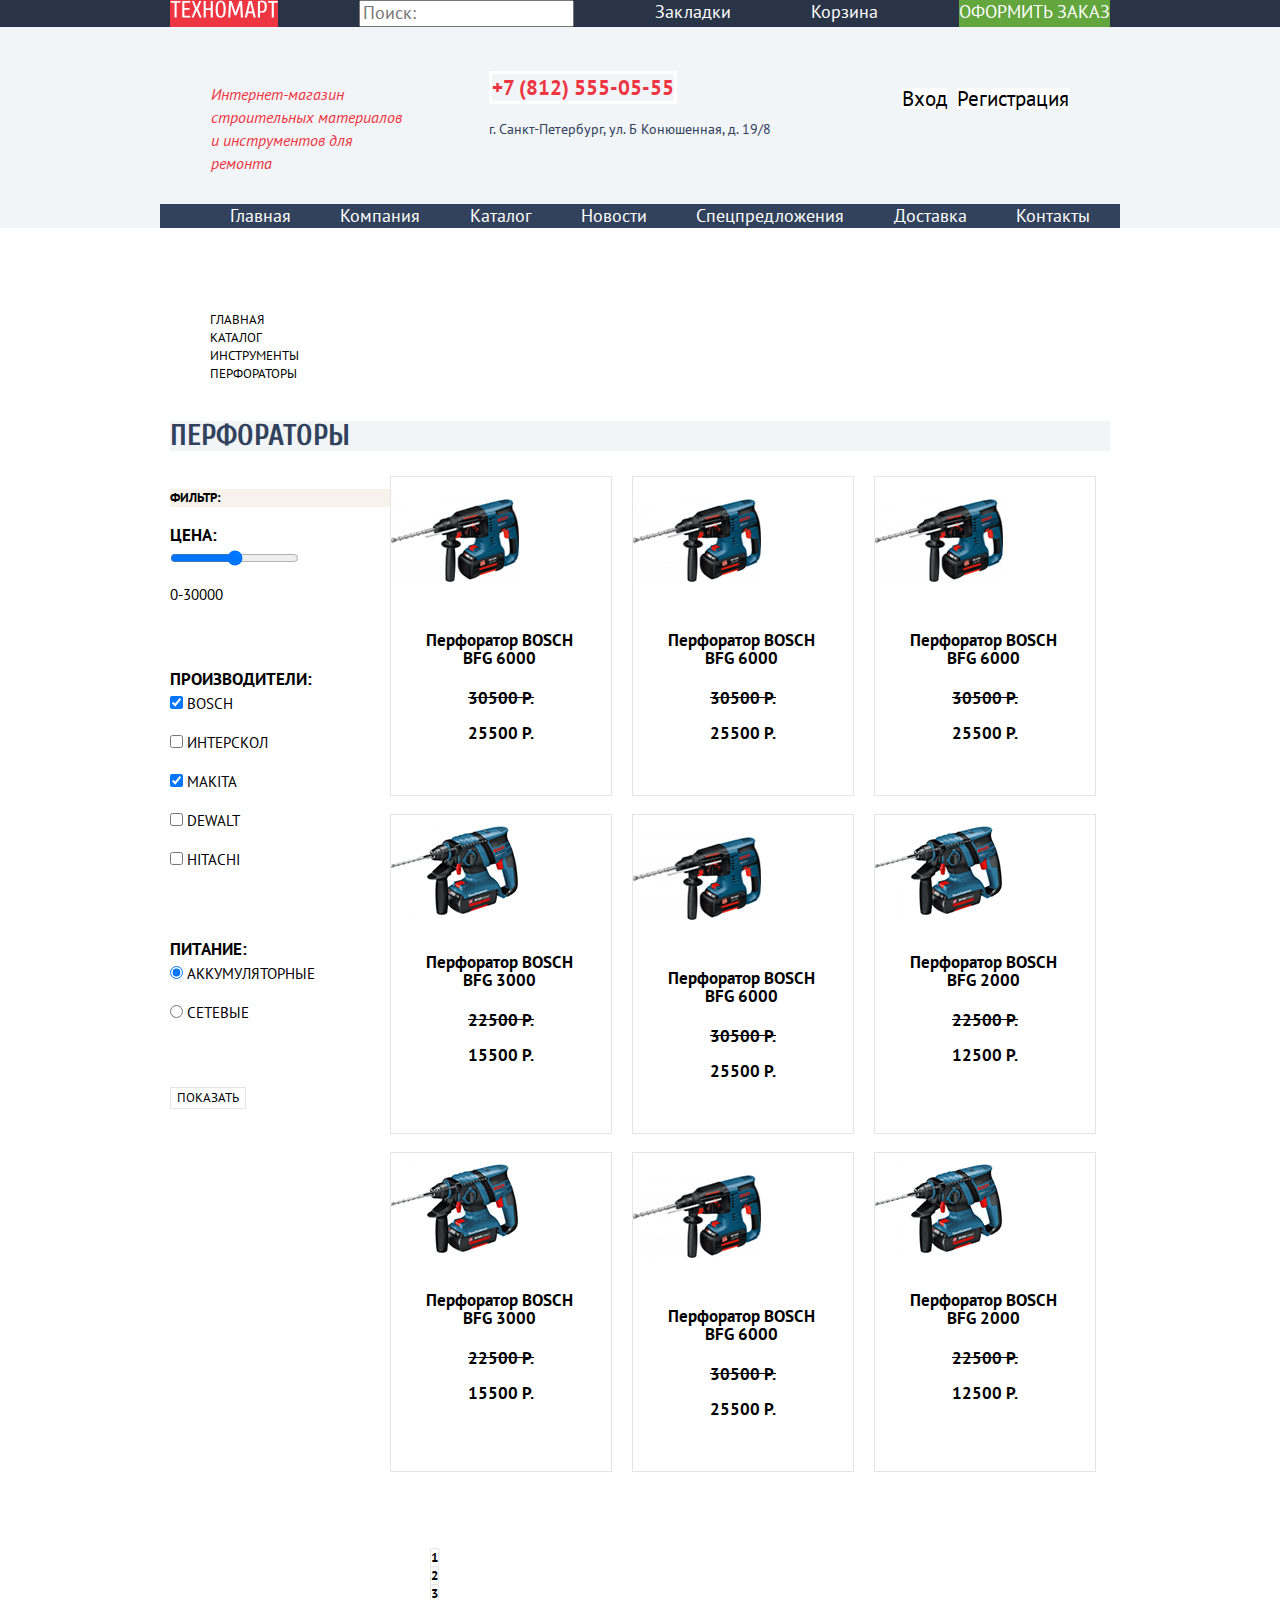
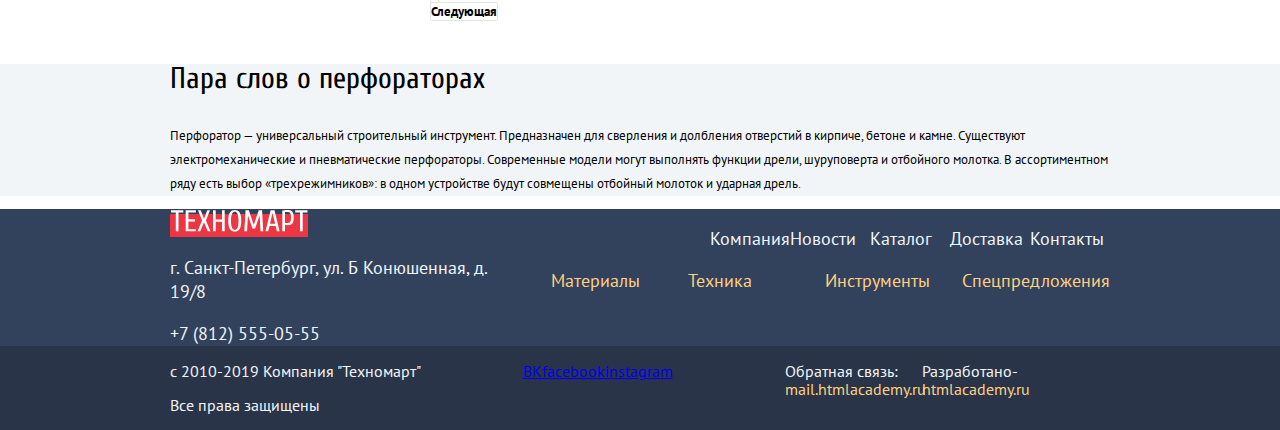
==== commit 0ac80b18: "Сетка на флексах" ====
--- a/catalog.html
+++ b/catalog.html
@@ -22,9 +22,8 @@
       <div class="users-panel">
         <a class="main-header-logo"><img src="img/logo-technomart.svg" width="108" height="18"
             alt="Логотип сайта Техномарт"></a>
-        <form action="#" method="GET">
+        <form class="form" action="#" method="GET">
           <input class="search" type="search" placeholder="Поиск:">
-          <button type="submit"></button>
         </form>
         <a class="bookmarks-link" href="#">Закладки</a>
         <a class="basket-link" href="#">Корзина</a>
@@ -61,148 +60,152 @@
   </header>
 
   <main class="container-catalog">
-    <ul class="breadcrumbs-list">
-      <li class="breadcrumbs-item"><a href="index.html">Главная</a></li>
-      <li class="breadcrumbs-item"><a href="catalog.html">Каталог</a></li>
-      <li class="breadcrumbs-item"><a href="#">Инструменты</a></li>
-      <li>Перфораторы</li>
-    </ul>
-    <h2 class="page-catalog-title">Перфораторы</h2>
-    <section class="filter">
-      <form method="GET" action="https://echo.htmlacademy.ru/">
-        <h3 class="filter-title">Фильтр:</h3>
-        <fieldset>
-          <legend class="category-title">Цена:</legend>
-          <input type="range" min="0" max="30000">
-          <p><span>0</span>-<span>30000</span></p>
-        </fieldset>
-        <fieldset>
-          <legend class="category-title">Производители:</legend>
-          <ul class="filter-list">
-            <li class="filter-item">
-              <input type="checkbox" name="bosch" id="filter-bosch" checked>
-              <label for="filter-bosch">bosch</label>
-            </li>
-            <li class="filter-item">
-              <input type="checkbox" name="interskol" id="filter-interskol">
-              <label for="filter-interskol">интерскол</label>
-            </li>
-            <li class="filter-item">
-              <input type="checkbox" name="makita" id="filter-makita" checked>
-              <label for="filter-makita">makita</label>
-            </li>
-            <li class="filter-item">
-              <input type="checkbox" name="dewalt" id="filter-dewalt">
-              <label for="filter-dewalt">dewalt</label>
-            </li>
-            <li class="filter-item">
-              <input type="checkbox" name="hitachi" id="filter-hitachi">
-              <label for="filter-hitachi">hitachi</label>
-            </li>
-          </ul>
-        </fieldset>
-        <fieldset>
-          <legend class="category-title">Питание:</legend>
-          <ul class="filter-list">
-            <li class="filter-item">
-              <input type="radio" value="poweredby" id="battaries" checked>
-              <label for="battaries">Аккумуляторные</label>
-            </li>
-            <li class="filter-item">
-              <input type="radio" value="poweredby" id="mains">
-              <label for="mains">Сетевые</label>
-            </li>
-          </ul>
-        </fieldset>
-        <button class="button-selected" type="submit">Показать</button>
-      </form>
-    </section>
-    <section class="goods">
-      <!-- тут будет сортировка товаров-->
-      <h3 class="visually-hidden">Список отсортированного товара</h3>
-      <ul class="goods-list">
-        <li class="goods-item">
-          <img src="img/bosch-6000.jpg" width="144" height="128" alt="фото перфоратора BOSCH модель BFG 6000">
-          <h4 class="goods-name">Перфоратор BOSCHBFG 6000</h4>
-          <p class="cross-out"> 30500 Р.</p>
-          <p class="button button-price">25500 Р.</p>
-        </li>
-        <li class="goods-item">
-          <img src="img/bosch-6000.jpg" width="144" height="128" alt="фото перфоратора BOSCH модель BFG 6000">
-          <h4 class="goods-name">Перфоратор BOSCHBFG 6000</h4>
-          <p class="cross-out"> 30500 Р.</p>
-          <p class="button button-price">25500 Р.</p>
-        </li>
-        <li class="goods-item">
-          <img src="img/bosch-6000.jpg" width="144" height="128" alt="фото перфоратора BOSCH модель BFG 6000">
-          <h4 class="goods-name">Перфоратор BOSCHBFG 6000</h4>
-          <a class="button-order button" href="#">Купить</a>
-          <p class="bookmarks-link-button">В закладки</p>
-          <p class="cross-out"> 30500 Р.</p>
-          <p class="button button-price">25500 Р.</p>
-        </li>
-        <li class="goods-item">
-          <img src="img/bosch-3000.jpg" width="127" height="112" alt="фото перфоратора BOSCH модель BFG 3000">
-          <h4 class="goods-name">Перфоратор BOSCHBFG 3000</h4>
-          <p class="cross-out"> 22500 Р.</p>
-          <p class="button button-price">15500 Р.</p>
-        </li>
-        <li class="goods-item">
-          <img src="img/bosch-6000.jpg" width="144" height="128" alt="фото перфоратора BOSCH модель BFG 6000">
-          <h4 class="goods-name">Перфоратор BOSCHBFG 6000</h4>
-          <p class="cross-out"> 30500 Р.</p>
-          <p class="button button-price">25500 Р.</p>
-        </li>
-        <li class="goods-item">
-          <img src="img/bosch-2000.jpg" width="127" height="112" alt="фото перфоратора BOSCH модель BFG 2000">
-          <h4 class="goods-name">Перфоратор BOSCHBFG 2000</h4>
-          <p class="cross-out"> 22500 Р.</p>
-          <p class="button button-price">12500 Р.</p>
-        </li>
-        <li class="goods-item">
-          <img src="img/bosch-3000.jpg" width="127" height="112" alt="фото перфоратора BOSCH модель BFG 3000">
-          <h4 class="goods-name">Перфоратор BOSCHBFG 3000</h4>
-          <p class="cross-out"> 22500 Р.</p>
-          <p class="button button-price">15500 Р.</p>
-        </li>
-        <li class="goods-item">
-          <img src="img/bosch-6000.jpg" width="144" height="128" alt="фото перфоратора BOSCH модель BFG 6000">
-          <h4 class="goods-name">Перфоратор BOSCHBFG 6000</h4>
-          <p class="cross-out"> 30500 Р.</p>
-          <p class="button button-price">25500 Р.</p>
-        </li>
-        <li class="goods-item">
-          <img src="img/bosch-2000.jpg" width="127" height="112" alt="фото перфоратора BOSCH модель BFG 2000">
-          <h4 class="goods-name">Перфоратор BOSCHBFG 2000</h4>
-          <p class="cross-out"> 22500 Р.</p>
-          <p class="button button-price">12500 Р.</p>
-        </li>
+    <div class="container-catalog-bar">
+      <ul class="breadcrumbs-list">
+        <li class="breadcrumbs-item"><a href="index.html">Главная</a></li>
+        <li class="breadcrumbs-item"><a href="catalog.html">Каталог</a></li>
+        <li class="breadcrumbs-item"><a href="#">Инструменты</a></li>
+        <li>Перфораторы</li>
       </ul>
-      <ul class="pagination-list">
-        <li class="pagination-item">
-          <a>1</a>
-        </li>
-        <li class="pagination-item">
-          <a href="#">2</a>
-        </li>
-        <li class="pagination-item">
-          <a href="#">3</a>
-        </li>
-        <li class="pagination-item">
-          <a href="#">Следующая</a>
-        </li>
-      </ul>
-    </section>
-    <section class="about_product">
-      <h3 class="about-title">Пара слов о перфораторах</h3>
-      <p class="text-info">Перфоратор — универсальный строительный инструмент. Предназначен для сверления и долбления отверстий в
-        кирпиче,
-        бетоне и камне.
-        Существуют электромеханические и пневматические перфораторы. Современные модели могут выполнять функции дрели,
-        шуруповерта и отбойного молотка.
-        В ассортиментном ряду есть выбор «трехрежимников»: в одном устройстве будут совмещены отбойный молоток и
-        ударная
-        дрель.</p>
+      <h2 class="page-catalog-title">Перфораторы</h2>
+      <section class="filter">
+        <form method="GET" action="https://echo.htmlacademy.ru/">
+          <h3 class="filter-title">Фильтр:</h3>
+          <fieldset>
+            <legend class="category-title">Цена:</legend>
+            <input type="range" min="0" max="30000">
+            <p><span>0</span>-<span>30000</span></p>
+          </fieldset>
+          <fieldset>
+            <legend class="category-title">Производители:</legend>
+            <ul class="filter-list">
+              <li class="filter-option filter-item">
+                <input type="checkbox" name="bosch" id="filter-bosch" checked>
+                <label for="filter-bosch">bosch</label>
+              </li>
+              <li class="filter-option filter-item">
+                <input type="checkbox" name="interskol" id="filter-interskol">
+                <label for="filter-interskol">интерскол</label>
+              </li>
+              <li class=" filter-option filter-item">
+                <input type="checkbox" name="makita" id="filter-makita" checked>
+                <label for="filter-makita">makita</label>
+              </li>
+              <li class="filter-option filter-item">
+                <input type="checkbox" name="dewalt" id="filter-dewalt">
+                <label for="filter-dewalt">dewalt</label>
+              </li>
+              <li class="filter-option filter-item">
+                <input type="checkbox" name="hitachi" id="filter-hitachi">
+                <label for="filter-hitachi">hitachi</label>
+              </li>
+            </ul>
+          </fieldset>
+          <fieldset>
+            <legend class="category-title">Питание:</legend>
+            <ul class="filter-list">
+              <li class="filter-option filter-item">
+                <input type="radio" name="poweredby" value="battery" id="battaries" checked>
+                <label for="battaries">Аккумуляторные</label>
+              </li>
+              <li class="filter-option filter-item">
+                <input type="radio" name="poweredby" value="main" id="mains">
+                <label for="mains">Сетевые</label>
+              </li>
+            </ul>
+          </fieldset>
+          <button class="button-selected" type="submit">Показать</button>
+        </form>
+      </section>
+      <section class="goods">
+        <!-- тут будет сортировка товаров-->
+        <h3 class="visually-hidden">Список отсортированного товара</h3>
+        <ul class="goods-list">
+          <li class="goods-item">
+            <img src="img/bosch-6000.jpg" width="144" height="128" alt="фото перфоратора BOSCH модель BFG 6000">
+            <h4 class="goods-name">Перфоратор BOSCH BFG 6000</h4>
+            <p class="cross-out"> 30500 Р.</p>
+            <p class="button-price">25500 Р.</p>
+          </li>
+          <li class="goods-item">
+            <img src="img/bosch-6000.jpg" width="144" height="128" alt="фото перфоратора BOSCH модель BFG 6000">
+            <h4 class="goods-name">Перфоратор BOSCH BFG 6000</h4>
+            <p class="cross-out"> 30500 Р.</p>
+            <p class="button-price">25500 Р.</p>
+          </li>
+          <li class="goods-item">
+            <img src="img/bosch-6000.jpg" width="144" height="128" alt="фото перфоратора BOSCH модель BFG 6000">
+            <h4 class="goods-name">Перфоратор BOSCH BFG 6000</h4>
+            <p class="cross-out"> 30500 Р.</p>
+            <p class="button-price">25500 Р.</p>
+          </li>
+          <li class="goods-item">
+            <img src="img/bosch-3000.jpg" width="127" height="112" alt="фото перфоратора BOSCH модель BFG 3000">
+            <h4 class="goods-name">Перфоратор BOSCH BFG 3000</h4>
+            <p class="cross-out"> 22500 Р.</p>
+            <p class="button-price">15500 Р.</p>
+          </li>
+          <li class="goods-item">
+            <img src="img/bosch-6000.jpg" width="144" height="128" alt="фото перфоратора BOSCH модель BFG 6000">
+            <h4 class="goods-name">Перфоратор BOSCH BFG 6000</h4>
+            <p class="cross-out"> 30500 Р.</p>
+            <p class="button-price">25500 Р.</p>
+          </li>
+          <li class="goods-item">
+            <img src="img/bosch-2000.jpg" width="127" height="112" alt="фото перфоратора BOSCH модель BFG 2000">
+            <h4 class="goods-name">Перфоратор BOSCH BFG 2000</h4>
+            <p class="cross-out"> 22500 Р.</p>
+            <p class="button-price">12500 Р.</p>
+          </li>
+          <li class="goods-item">
+            <img src="img/bosch-3000.jpg" width="127" height="112" alt="фото перфоратора BOSCH модель BFG 3000">
+            <h4 class="goods-name">Перфоратор BOSCH BFG 3000</h4>
+            <p class="cross-out"> 22500 Р.</p>
+            <p class="button-price">15500 Р.</p>
+          </li>
+          <li class="goods-item">
+            <img src="img/bosch-6000.jpg" width="144" height="128" alt="фото перфоратора BOSCH модель BFG 6000">
+            <h4 class="goods-name">Перфоратор BOSCH BFG 6000</h4>
+            <p class="cross-out"> 30500 Р.</p>
+            <p class="button-price">25500 Р.</p>
+          </li>
+          <li class="goods-item">
+            <img src="img/bosch-2000.jpg" width="127" height="112" alt="фото перфоратора BOSCH модель BFG 2000">
+            <h4 class="goods-name">Перфоратор BOSCH BFG 2000</h4>
+            <p class="cross-out"> 22500 Р.</p>
+            <p class="button-price">12500 Р.</p>
+          </li>
+        </ul>
+        <ul class="pagination-list">
+          <li class="pagination-item">
+            <a>1</a>
+          </li>
+          <li class="pagination-item">
+            <a href="#">2</a>
+          </li>
+          <li class="pagination-item">
+            <a href="#">3</a>
+          </li>
+          <li class="pagination-item">
+            <a href="#">Следующая</a>
+          </li>
+        </ul>
+      </section>
+    </div>
+    <section class="about-product">
+      <div class="about-product-bar">
+        <h3 class="about-title">Пара слов о перфораторах</h3>
+        <p class="text-info">Перфоратор — универсальный строительный инструмент. Предназначен для сверления и долбления
+          отверстий в
+          кирпиче,
+          бетоне и камне.
+          Существуют электромеханические и пневматические перфораторы. Современные модели могут выполнять функции дрели,
+          шуруповерта и отбойного молотка.
+          В ассортиментном ряду есть выбор «трехрежимников»: в одном устройстве будут совмещены отбойный молоток и
+          ударная
+          дрель.
+        </p>
+      </div>
     </section>
 
   </main>
@@ -241,6 +244,7 @@
           <li><a href="#">facebook</a></li>
           <li><a href="#">instagram</a></li>
         </ul>
+        <div class="contacts-footer">
           <p>
             Обратная связь:
             <a class="mail" href="mail.htmlacademy.ru">mail.htmlacademy.ru</a>
@@ -249,6 +253,7 @@
             Разработано-
             <a class="footer-copyright" href="https://htmlacademy.ru/intensive/htmlcss">htmlacademy.ru</a>
           </p>
+        </div>
       </div>
     </div>
   </footer>
--- a/css/style.css
+++ b/css/style.css
@@ -52,11 +52,6 @@
   color: var(--text-dark-color);
 }
 
-.container-catalog {
-  width: 940px;
-  margin: 0 auto;
-}
-
 .page {
   height: 100%;
 }
@@ -188,7 +183,7 @@
 .promo {
   display: grid;
   grid-template-columns: repeat(3, 1fr);
-  grid-template-rows: repeat(2, 1fr);
+  grid-template-rows: repeat(3, 1fr);
   grid-column-gap: 20px;
   grid-row-gap: 20px;
   font-size: 24px;
@@ -200,52 +195,49 @@
 }
 
 .list-product-promo {
-  display: grid;
-  grid-template-columns: repeat(3, 1fr);
-  grid-column-gap: 20px;
-  grid-row-gap: 20px;
-  grid-column: 1 / -1;
-  grid-row: 1 / 2;
-}
-
-.list-services-promo {
-  display: grid;
-  grid-template-rows: 1fr 1fr ;
-  grid-column-gap: 20px;
-  grid-row-gap: 20px;
+  display: contents;
 }
 
 .slider {
   grid-column: 1 / 3;
-  grid-row: 2 / 3;
-  z-index: 0;
+  grid-row: 2 / 4;
 }
 
 .grid-promo-materials {
+  grid-column: 1 / 2;
+  grid-row: 1 / 2;
   width: 300px;
   height: 123px;
   background-color: var(--background-materials-color);
 }
 
 .grid-promo-tools {
+  grid-column: 2 / 3;
+  grid-row: 1 / 2;
   width: 300px;
   height: 123px;
   background-color: var(--background-tools-color);
 }
 
 .grid-promo-technics {
+  grid-column: 3 / 4;
+  grid-row: 1 / 2;
   width: 300px;
   height: 123px;
   background-color: var(--background-technics-color);
 }
 
 .grid-promo-sales {
+  grid-column: 3 / 4;
+  grid-row: 2 / 3;
   width: 300px;
   height: 123px;
   background-color: var(--background-sales-color);
 }
 
 .grid-promo-delivery {
+  grid-column: 3 / 4;
+  grid-row: 3 / 4;
   width: 300px;
   height: 123px;
   background-color: var(--background-delivery-color);
@@ -283,11 +275,38 @@
 }
 
 .goods-list {
-  list-style: none;
-  display: grid;
-  grid-template-columns: repeat(3, 1fr);
-  grid-column-gap: 20px;
-  grid-row-gap: 18px;
+  display: flex;
+  flex-wrap: wrap;
+  margin: 0px;
+  margin-bottom: 59px;
+  padding: 0px;
+  list-style: none;
+}
+
+.goods-item {
+  width: 220px;
+  min-height: 318px;
+  margin-right: 20px;
+  margin-bottom: 18px;
+}
+
+.goods-item img {
+  max-width: 128px;
+  max-height: 144px;
+}
+
+.goods-item h4 {
+  margin-right: 33px;
+  margin-left: 30px;
+  text-align: center;
+}
+
+.goods-item p {
+  text-align: center;
+}
+
+.goods-item:nth-child(3n) {
+  margin-right: 0;
 }
 
 .popular-goods-list {
@@ -436,8 +455,14 @@
   font-weight: 400;
 }
 
-.about_product {
+.about-product {
+  width: 100%;
   background-color: var(--background-header-color);
+}
+
+.about-product-bar {
+  width: 940px;
+  margin: 0 auto;
 }
 
 .about-block {
@@ -615,13 +640,26 @@
 
 /*catalog*/
 
-.container-catalog {
-  display: grid;
-  grid-template-columns: 180px 1fr;
+.container-catalog-bar {
+  display: grid;
+  grid-template-columns: 220px 1fr;
   align-content: start;
+  width: 940px;
+  margin: 0 auto;
 }
 
 /*filter block*/
+
+.filter {
+  width: 220px;
+}
+
+.filter fieldset {
+  padding: 0;
+  margin: 0;
+  margin-bottom: 45px;
+  border: none;
+}
 
 .filter-title {
   font-size: 13px;
@@ -638,7 +676,13 @@
 }
 
 .filter-list {
-  list-style: none;
+  padding: 0px;
+  margin: 0px;
+  list-style: none;
+}
+
+.filter-option {
+  margin-bottom: 20px;
 }
 
 .filter-item {
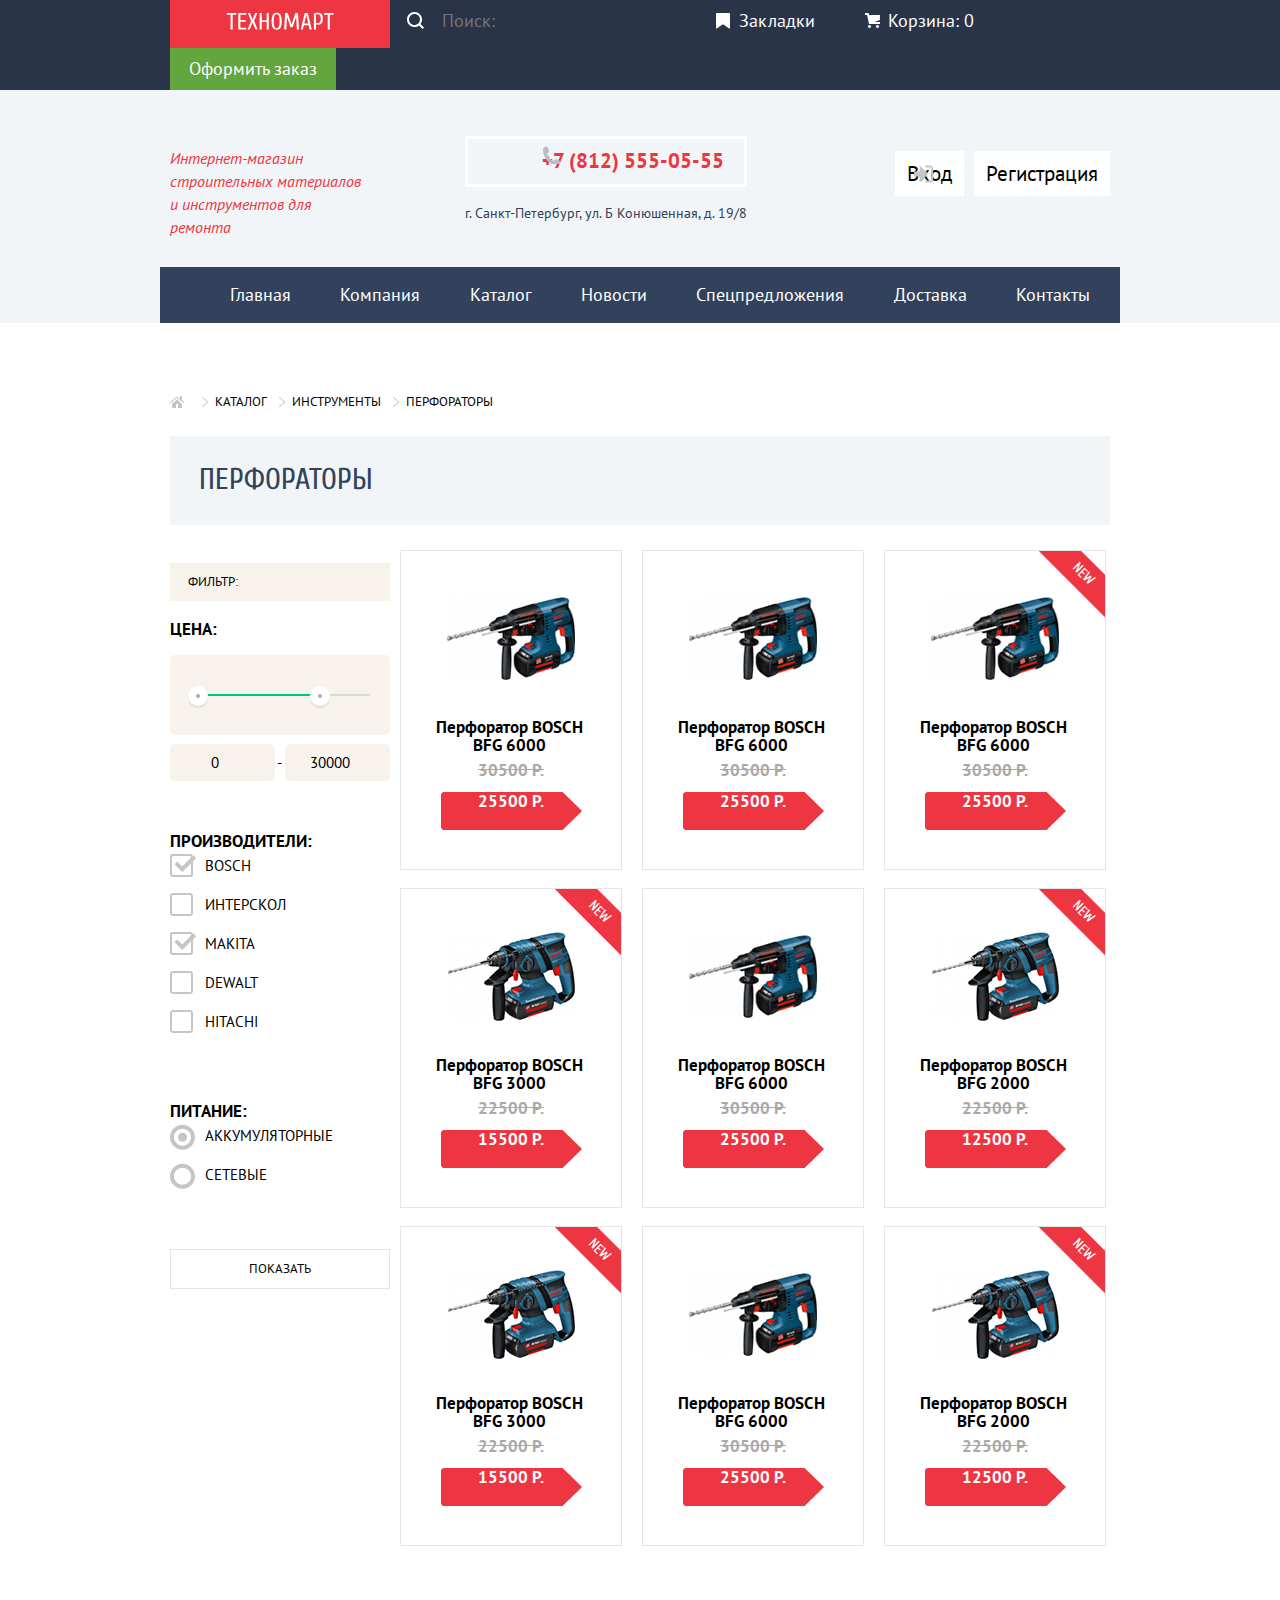
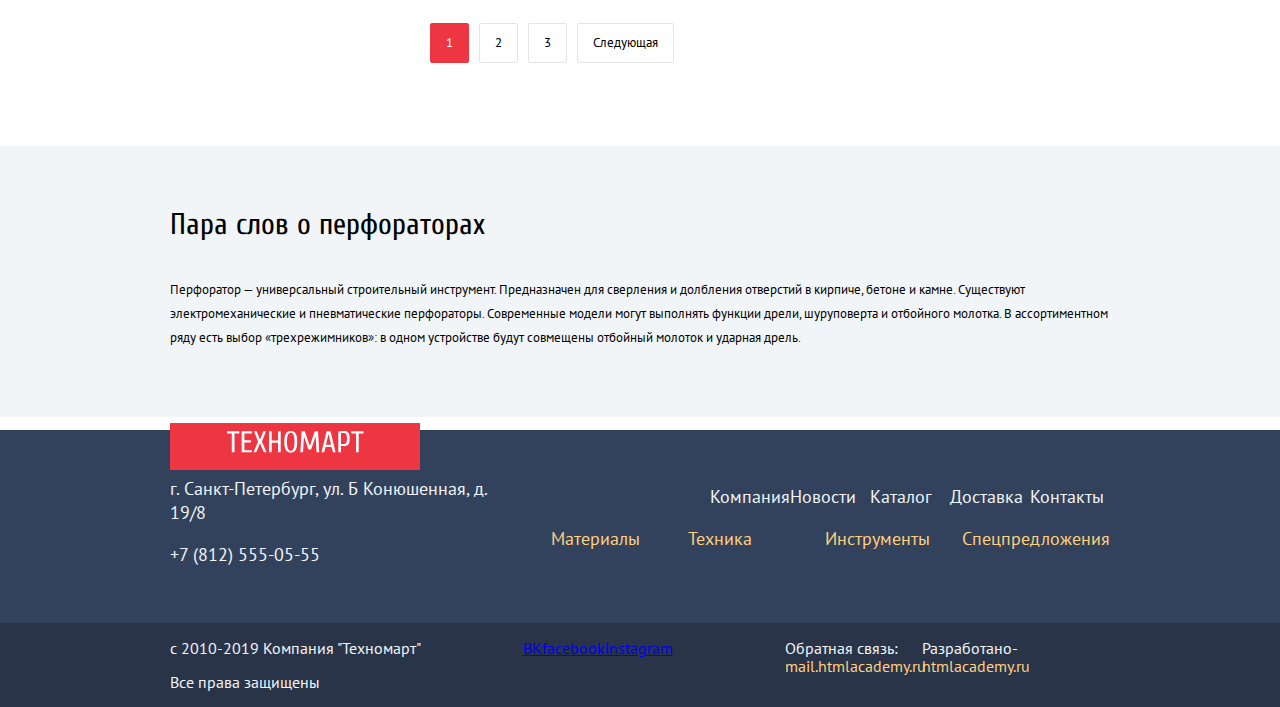
==== commit fc47581c: "Декоративные элементы на внутренней странице" ====
--- a/catalog.html
+++ b/catalog.html
@@ -26,8 +26,8 @@
           <input class="search" type="search" placeholder="Поиск:">
         </form>
         <a class="bookmarks-link" href="#">Закладки</a>
-        <a class="basket-link" href="#">Корзина</a>
-        <a class="button-order button" href="#">Оформить заказ</a>
+        <a class="basket-link" href="#">Корзина: 0</a>
+        <a class="button-order" href="#">Оформить заказ</a>
       </div>
     </div>
     <div class="header-info">
@@ -61,42 +61,60 @@
 
   <main class="container-catalog">
     <div class="container-catalog-bar">
-      <ul class="breadcrumbs-list">
-        <li class="breadcrumbs-item"><a href="index.html">Главная</a></li>
-        <li class="breadcrumbs-item"><a href="catalog.html">Каталог</a></li>
-        <li class="breadcrumbs-item"><a href="#">Инструменты</a></li>
-        <li>Перфораторы</li>
+      <ul class="breadcrumbs">
+        <li class="icon-home"><a href="index.html" aria-label="Главная"></a></li>
+        <li><a href="catalog.html">Каталог</a></li>
+        <li><a href="#">Инструменты</a></li>
+        <li class="breadcrumbs-current">Перфораторы</li>
       </ul>
       <h2 class="page-catalog-title">Перфораторы</h2>
       <section class="filter">
         <form method="GET" action="https://echo.htmlacademy.ru/">
           <h3 class="filter-title">Фильтр:</h3>
-          <fieldset>
-            <legend class="category-title">Цена:</legend>
-            <input type="range" min="0" max="30000">
-            <p><span>0</span>-<span>30000</span></p>
+          <fieldset class="filter-item-range">
+            <legend>Цена:</legend>
+            <div class="range-filter">
+              <div class="range-controls">
+                <div class="scale">
+                  <div class="bar"></div>
+                </div>
+                <div class="toggle toggle-min" tabindex="0"></div>
+                <div class="toggle toggle-max" tabindex="0"></div>
+              </div>
+              <div class="price-controls">
+                <label class="min-price">
+                  <input type="number" name="min-price" value="0">
+                </label>
+                <label class="max-price">
+                  - <input type="number" name="max-price" value="30000">
+                </label>
+              </div>
+            </div>
           </fieldset>
-          <fieldset>
+          <fieldset class="brands-filter">
             <legend class="category-title">Производители:</legend>
             <ul class="filter-list">
               <li class="filter-option filter-item">
-                <input type="checkbox" name="bosch" id="filter-bosch" checked>
+                <input class="visually-hidden filter-input-checkbox" type="checkbox" name="bosch" id="filter-bosch"
+                  checked>
                 <label for="filter-bosch">bosch</label>
               </li>
               <li class="filter-option filter-item">
-                <input type="checkbox" name="interskol" id="filter-interskol">
+                <input class="visually-hidden filter-input-checkbox" type="checkbox" name="interskol"
+                  id="filter-interskol">
                 <label for="filter-interskol">интерскол</label>
               </li>
-              <li class=" filter-option filter-item">
-                <input type="checkbox" name="makita" id="filter-makita" checked>
+              <li class="filter-option filter-item">
+                <input class="visually-hidden filter-input-checkbox" type="checkbox" name="makita" id="filter-makita"
+                  checked>
                 <label for="filter-makita">makita</label>
               </li>
               <li class="filter-option filter-item">
-                <input type="checkbox" name="dewalt" id="filter-dewalt">
+                <input class="visually-hidden filter-input-checkbox" type="checkbox" name="dewalt" id="filter-dewalt">
                 <label for="filter-dewalt">dewalt</label>
               </li>
               <li class="filter-option filter-item">
-                <input type="checkbox" name="hitachi" id="filter-hitachi">
+                <input class="visually-hidden filter-input-checkbox" type="checkbox" name="hitachi" id="filter-hitachi">
                 <label for="filter-hitachi">hitachi</label>
               </li>
             </ul>
@@ -105,11 +123,12 @@
             <legend class="category-title">Питание:</legend>
             <ul class="filter-list">
               <li class="filter-option filter-item">
-                <input type="radio" name="poweredby" value="battery" id="battaries" checked>
+                <input class="visually-hidden filter-input-radio" type="radio" name="poweredby" value="battery"
+                  id="battaries" checked>
                 <label for="battaries">Аккумуляторные</label>
               </li>
               <li class="filter-option filter-item">
-                <input type="radio" name="poweredby" value="main" id="mains">
+                <input class="visually-hidden filter-input-radio" type="radio" name="poweredby" value="main" id="mains">
                 <label for="mains">Сетевые</label>
               </li>
             </ul>
@@ -122,62 +141,85 @@
         <h3 class="visually-hidden">Список отсортированного товара</h3>
         <ul class="goods-list">
           <li class="goods-item">
-            <img src="img/bosch-6000.jpg" width="144" height="128" alt="фото перфоратора BOSCH модель BFG 6000">
-            <h4 class="goods-name">Перфоратор BOSCH BFG 6000</h4>
-            <p class="cross-out"> 30500 Р.</p>
-            <p class="button-price">25500 Р.</p>
-          </li>
-          <li class="goods-item">
-            <img src="img/bosch-6000.jpg" width="144" height="128" alt="фото перфоратора BOSCH модель BFG 6000">
-            <h4 class="goods-name">Перфоратор BOSCH BFG 6000</h4>
-            <p class="cross-out"> 30500 Р.</p>
-            <p class="button-price">25500 Р.</p>
-          </li>
-          <li class="goods-item">
-            <img src="img/bosch-6000.jpg" width="144" height="128" alt="фото перфоратора BOSCH модель BFG 6000">
-            <h4 class="goods-name">Перфоратор BOSCH BFG 6000</h4>
-            <p class="cross-out"> 30500 Р.</p>
-            <p class="button-price">25500 Р.</p>
-          </li>
-          <li class="goods-item">
-            <img src="img/bosch-3000.jpg" width="127" height="112" alt="фото перфоратора BOSCH модель BFG 3000">
+            <div class="goods-img">
+              <img src="img/bosch-6000.jpg" width="144" height="128" alt="фото перфоратора BOSCH модель BFG 6000">
+            </div>
+            <h4 class="goods-name">Перфоратор BOSCH BFG 6000</h4>
+            <p class="cross-out"> 30500 Р.</p>
+            <p class="button-price">25500 Р.</p>
+          </li>
+          <li class="goods-item">
+            <div class="goods-img">
+              <img src="img/bosch-6000.jpg" width="144" height="128" alt="фото перфоратора BOSCH модель BFG 6000">
+            </div>
+            <h4 class="goods-name">Перфоратор BOSCH BFG 6000</h4>
+            <p class="cross-out"> 30500 Р.</p>
+            <p class="button-price">25500 Р.</p>
+          </li>
+          <li class="goods-item">
+            <p class="new">new</p>
+            <div class="goods-img">
+              <img src="img/bosch-6000.jpg" width="144" height="128" alt="фото перфоратора BOSCH модель BFG 6000">
+            </div>
+            <h4 class="goods-name">Перфоратор BOSCH BFG 6000</h4>
+            <p class="cross-out"> 30500 Р.</p>
+            <p class="button-price">25500 Р.</p>
+          </li>
+          <li class="goods-item">
+            <p class="new">new</p>
+            <div class="goods-img">
+              <img src="img/bosch-3000.jpg" width="127" height="112" alt="фото перфоратора BOSCH модель BFG 3000">
+            </div>
             <h4 class="goods-name">Перфоратор BOSCH BFG 3000</h4>
             <p class="cross-out"> 22500 Р.</p>
             <p class="button-price">15500 Р.</p>
           </li>
           <li class="goods-item">
-            <img src="img/bosch-6000.jpg" width="144" height="128" alt="фото перфоратора BOSCH модель BFG 6000">
-            <h4 class="goods-name">Перфоратор BOSCH BFG 6000</h4>
-            <p class="cross-out"> 30500 Р.</p>
-            <p class="button-price">25500 Р.</p>
-          </li>
-          <li class="goods-item">
-            <img src="img/bosch-2000.jpg" width="127" height="112" alt="фото перфоратора BOSCH модель BFG 2000">
+            <div class="goods-img">
+              <img src="img/bosch-6000.jpg" width="144" height="128" alt="фото перфоратора BOSCH модель BFG 6000">
+            </div>
+            <h4 class="goods-name">Перфоратор BOSCH BFG 6000</h4>
+            <p class="cross-out"> 30500 Р.</p>
+            <p class="button-price">25500 Р.</p>
+          </li>
+          <li class="goods-item">
+            <p class="new">new</p>
+            <div class="goods-img">
+              <img src="img/bosch-2000.jpg" width="127" height="112" alt="фото перфоратора BOSCH модель BFG 2000">
+            </div>
             <h4 class="goods-name">Перфоратор BOSCH BFG 2000</h4>
             <p class="cross-out"> 22500 Р.</p>
             <p class="button-price">12500 Р.</p>
           </li>
           <li class="goods-item">
-            <img src="img/bosch-3000.jpg" width="127" height="112" alt="фото перфоратора BOSCH модель BFG 3000">
+            <p class="new">new</p>
+            <div class="goods-img">
+              <img src="img/bosch-3000.jpg" width="127" height="112" alt="фото перфоратора BOSCH модель BFG 3000">
+            </div>
             <h4 class="goods-name">Перфоратор BOSCH BFG 3000</h4>
             <p class="cross-out"> 22500 Р.</p>
             <p class="button-price">15500 Р.</p>
           </li>
           <li class="goods-item">
-            <img src="img/bosch-6000.jpg" width="144" height="128" alt="фото перфоратора BOSCH модель BFG 6000">
-            <h4 class="goods-name">Перфоратор BOSCH BFG 6000</h4>
-            <p class="cross-out"> 30500 Р.</p>
-            <p class="button-price">25500 Р.</p>
-          </li>
-          <li class="goods-item">
-            <img src="img/bosch-2000.jpg" width="127" height="112" alt="фото перфоратора BOSCH модель BFG 2000">
+            <div class="goods-img">
+              <img src="img/bosch-6000.jpg" width="144" height="128" alt="фото перфоратора BOSCH модель BFG 6000">
+            </div>
+            <h4 class="goods-name">Перфоратор BOSCH BFG 6000</h4>
+            <p class="cross-out"> 30500 Р.</p>
+            <p class="button-price">25500 Р.</p>
+          </li>
+          <li class="goods-item">
+            <p class="new">new</p>
+            <div class="goods-img">
+              <img src="img/bosch-2000.jpg" width="127" height="112" alt="фото перфоратора BOSCH модель BFG 2000">
+            </div>
             <h4 class="goods-name">Перфоратор BOSCH BFG 2000</h4>
             <p class="cross-out"> 22500 Р.</p>
             <p class="button-price">12500 Р.</p>
           </li>
         </ul>
         <ul class="pagination-list">
-          <li class="pagination-item">
+          <li class="pagination-item pagination-item-current">
             <a>1</a>
           </li>
           <li class="pagination-item">
@@ -207,9 +249,7 @@
         </p>
       </div>
     </section>
-
   </main>
-
   <footer class="main-footer">
     <div class="main-footer-bar">
       <div class="footer-contacts">
--- a/css/style.css
+++ b/css/style.css
@@ -8,9 +8,10 @@
   --background-tools-color: #3bbce3;
   --background-technics-color: #dc91d8;
   --background-sales-color: #8ed78f;
-  --background-delivery-color: #ffc047;
   --background-sections-color: #f9f5f0;
   --background-filter-color: #f7f3ec;
+  --filter-controls-color: #d7dcde;
+  --filter-toggle-color: #ababab;
   --text-light-color: #ffffff;
   --text-dark-color: #000000;
   --text-footer-color: #ffd180;
@@ -20,15 +21,17 @@
   --special-button-color: #63a63e;
   --border-color: #e5e5e5;
   --border-logo-color: #eaeaea;
+  --old-price-color: #a9a9a9;
 }
 
 /* Global */
 
 .page-body {
   min-width: 1200px;
+  font-family: "Cuprum", "Arial", sans-serif;
+  font-weight: normal;
   margin: 0;
   padding: 0 10px;
-  font-family: "Cuprum", "Arial", sans-serif;
   font-size: 13px;
   line-height: 24px;
   font-weight: 400;
@@ -46,6 +49,7 @@
 
 .page-body-catalog {
   font-family: "PT Sans", "Arial", sans-serif;
+  font-weight: normal;
   font-size: 15px;
   line-height: 19px;
   font-weight: 400;
@@ -64,12 +68,13 @@
 }
 
 .main-header-logo, .footer-logo {
+  padding: 12px 56px;
   background-color: var(--button-color);
 }
 
 .users-panel {
   display: flex;
-  justify-content: space-between;
+  flex-wrap: wrap;
   width: 940px;
   margin: 0 auto;
   padding: 0 10px;
@@ -80,28 +85,105 @@
   background-color: var(--background-color);
 }
 
+.form::before {
+  position: absolute;
+  content: "";
+  top: 12px;
+  left: 17px;
+  width: 17px;
+  height: 17px;
+  background-image: url(../img/icons/icon-search.svg);
+  background-repeat: no-repeat;
+  background-position: 0 0;
+}
+
+.form {
+  display: block;
+  position: relative;
+  padding-left: 50px;
+  padding-top: 9px;
+  padding-bottom: 9px;
+}
+
+.search {
+  margin-right: 65px;
+  border: none;
+  background-color: var(--background-color);
+}
+
+.header-phone::before {
+  content: "";
+  position: absolute;
+  /*top: 13px;
+  left: 39px;*/
+  width: 19px;
+  height: 18px;
+  background-image: url("../img/icons/phone-icon.svg");
+  background-repeat: no-repeat;
+  background-position: 0 0;
+}
+
 .users-panel-bar {
   background-color: var(--background-color);
 }
 
-.bookmarks-link, .basket-link {
+.bookmarks-link,
+.basket-link {
+  position: relative;
+  display: block;
+  padding-left: 23px;
+  padding-top: 9px;
+  padding-bottom: 9px;
+  padding-right: 50px;
   font-size: 18px;
   line-height: 24px;
   text-decoration: none;
   color: var(--text-light-color);
 }
 
+.bookmarks-link::before {
+  content: "";
+  position: absolute;
+  top: 13px;
+  left: 0px;
+  width: 14px;
+  height: 16px;
+  background-image: url("../img/icons/icon-bookmarks.svg");
+  background-repeat: no-repeat;
+  background-position: 0 0;
+}
+
+.basket-link::before {
+  content: "";
+  position: absolute;
+  top: 13px;
+  left: 0px;
+  width: 15px;
+  height: 15px;
+  background-image: url("../img/icons/icon-basket.svg");
+  background-repeat: no-repeat;
+  background-position: 0 0;
+
+}
+
 .header-info {
   background-color: var(--background-header-color);
 }
 
 .header-info-bar {
   display: flex;
-  justify-content: space-around;
+  justify-content: space-between;
   width: 940px;
   margin: 0 auto;
   padding: 0 10px;
   margin-top: 46px;
+}
+
+.header-contacts a {
+  display: block;
+  padding-top: 7px;
+  padding-bottom: 8px;
+  padding-left: 74px;
 }
 
 .main-heading {
@@ -116,6 +198,7 @@
 }
 
 .header-phone {
+  position: relative;
   font-size: 21px;
   line-height: 30px;
   font-weight: 700;
@@ -131,6 +214,8 @@
 }
 
 .user-navigation a {
+  display: block;
+  padding: 12px;
   font-size: 21px;
   line-height: 21px;
   color: var(--text-dark-color);
@@ -158,9 +243,29 @@
 }
 
 .site-navigation a {
-  margin: 0 20px;
+  display: block;
+  padding: 16px 20px;
   text-decoration: none;
   color: var(--text-light-color);
+}
+
+/* login link*/
+
+.button-login::before {
+  content: "";
+  position: absolute;
+  top: 14px;
+  left: 19px;
+  width: 75px;
+  height: 21px;
+  background-image: url(../img/icons/icon-login.svg);
+  background-repeat: no-repeat;
+  background-position: 0 0;
+}
+
+.button-login {
+  position: relative;
+  padding-left: 50px;
 }
 
 /*visually-hidden*/
@@ -192,10 +297,23 @@
   color: var(--text-light-color);
   width: 940px;
   margin: 0 auto;
+  margin-bottom: 59px;
 }
 
 .list-product-promo {
   display: contents;
+}
+
+.list-product-promo li {
+  display: block;
+  width: 300px;
+  height: 123px;
+}
+
+.list-product-promo h4 {
+  padding-left: 23px;
+  font-size: 24px;
+  line-height: 30px;
 }
 
 .slider {
@@ -203,50 +321,184 @@
   grid-row: 2 / 4;
 }
 
-.grid-promo-materials {
+.item-promo-materials {
+  position: relative;
+  font-weight: normal;
+  overflow: hidden;
   grid-column: 1 / 2;
   grid-row: 1 / 2;
-  width: 300px;
-  height: 123px;
   background-color: var(--background-materials-color);
 }
 
-.grid-promo-tools {
+.item-promo-materials::after {
+  content: "";
+  position: absolute;
+  top: 31px;
+  right: 43px;
+  height: 65px;
+  width: 44px;
+  background-image: url("../img/icons/icon-materials.svg");
+  background-repeat: no-repeat;
+  background-position: 0 0;
+}
+
+.item-promo-tools {
+  position: relative;
+  font-weight: normal;
   grid-column: 2 / 3;
   grid-row: 1 / 2;
-  width: 300px;
-  height: 123px;
   background-color: var(--background-tools-color);
 }
 
-.grid-promo-technics {
+.item-promo-tools::after {
+  content: "";
+  position: absolute;
+  top: 34px;
+  right: 31px;
+  height: 61px;
+  width: 75px;
+  background-image: url("../img/icons/icon-tools.svg");
+  background-repeat: no-repeat;
+  background-position: 0 0;
+}
+
+.item-promo-technics {
+  position: relative;
+  font-weight: normal;
   grid-column: 3 / 4;
   grid-row: 1 / 2;
-  width: 300px;
-  height: 123px;
   background-color: var(--background-technics-color);
 }
 
-.grid-promo-sales {
+.item-promo-technics::after {
+  content: "";
+  position: absolute;
+  top: 31px;
+  right: 31px;
+  height: 62px;
+  width: 78px;
+  background-image: url("../img/icons/icon-technics.svg");
+  background-repeat: no-repeat;
+  background-position: 0 0;
+}
+
+.item-promo-sales {
+  position: relative;
+  font-weight: normal;
   grid-column: 3 / 4;
   grid-row: 2 / 3;
-  width: 300px;
-  height: 123px;
   background-color: var(--background-sales-color);
 }
 
-.grid-promo-delivery {
+.item-promo-sales::after {
+  content: "";
+  position: absolute;
+  top: 27px;
+  right: 45px;
+  height: 71px;
+  width: 59px;
+  background-image: url("../img/icons/icon-sales.svg");
+  background-repeat: no-repeat;
+  background-position: 0 0;
+}
+
+.item-promo-delivery {
+  position: relative;
+  font-weight: normal;
   grid-column: 3 / 4;
   grid-row: 3 / 4;
-  width: 300px;
-  height: 123px;
-  background-color: var(--background-delivery-color);
+  background-color: var(--background-materials-color);
+}
+
+.item-promo-delivery::after {
+  content: "";
+  position: absolute;
+  top: 32px;
+  right: 31px;
+  height: 63px;
+  width: 78px;
+  background-image: url("../img/icons/icon-delivery.svg");
+  background-repeat: no-repeat;
+  background-position: 0 0;
+}
+
+/*Slider*/
+
+.slider {
+  position: relative;
+  width: 620px;
+  height: 266px;
+  background-image: url(..//img/slider-main.jpg);
+  background-repeat: no-repeat;
+  background-position: 0 0;
+}
+
+.slider-list {
+  margin: 0;
+  padding: 0;
+  list-style: none;
+}
+
+.slide {
+  display: none;
+}
+
+.slide-current {
+  display: block;
+}
+
+.slider-item h4 {
+  font-weight: bold;
+  font-size: 36px;
+  line-height: 36px;
+  margin-top: 23px;
+  margin-left: 24px;
+  margin-bottom: 5px;
+  text-transform: uppercase;
+}
+
+.slider-item p {
+  font-weight: normal;
+  font-size: 18px;
+  line-height: 24px;
+  margin: 0px;
+  margin-left: 24px;
+  margin-bottom: 113px;
+}
+
+.slider-controls {
+  position: absolute;
+  bottom: 36px;
+  left: 295px;
+  z-index: 20;
+  display: flex;
+  width: 30px;
+  justify-content: space-between;
+}
+
+.slider-controls button {
+  padding: 0;
+  width: 10px;
+  height: 10px;
+  background-color: transparent;
+  border: var(--text-light-color) 2px solid;
+  border-radius: 50%;
+  cursor: pointer;
+}
+
+.slider-controls .current {
+  background-color: var(--button-color);
+}
+
+.slide-2 {
+  background-image: url(..//img/slider-2.jpg);
 }
 
 /*goods*/
 
 .goods {
   font-family: "PT Sans", "Arial", sans-serif;
+  font-weight: normal;
   font-size: 17px;
   line-height: 18px;
   font-weight: 700;
@@ -254,9 +506,9 @@
 
 .popular-goods {
   font-family: "PT Sans", "Arial", sans-serif;
+  font-weight: bold;
   font-size: 17px;
   line-height: 18px;
-  font-weight: 700;
   width: 940px;
   margin: 0 auto;
 }
@@ -265,19 +517,26 @@
   display: flex;
   justify-content: space-between;
   font-family: "Cuprum", "Arial", sans-serif;
+  font-weight: normal;
   font-size: 30px;
   line-height: 30px;
+  text-align: center;
   height: 89px;
   padding-left: 28px;
-  text-transform: uppercase;
   color: var(--background-special-color);
   background-color: var(--background-sections-color);
 }
 
+.inner-popular-goods h3,
+.inner-brands h3 {
+  text-transform: uppercase;
+}
+
 .goods-list {
   display: flex;
   flex-wrap: wrap;
   margin: 0px;
+  margin-left: 10px;
   margin-bottom: 59px;
   padding: 0px;
   list-style: none;
@@ -322,15 +581,36 @@
   list-style: none;
 }
 
-.popular-goods-item {
+.popular-goods-item,
+.goods-item {
+  position: relative;
   display: flex;
   flex-direction: column;
-  justify-content: space-between;
+  padding: 0px;
   border: 1px solid var(--border-logo-color);
+  overflow: hidden;
 }
 
 .cross-out {
+  margin: 0px;
+  margin-top: 7px;
+  text-align: center;
   text-decoration: line-through;
+  color: var(--old-price-color);
+}
+
+.goods-img {
+  display: flex;
+  align-items: center;
+  justify-content: center;
+  width: 100%;
+  height: 50%;
+  margin-top: 8px;
+}
+
+.goods-name {
+  text-align: center;
+  margin: 0px;
 }
 
 /*Brands*/
@@ -381,9 +661,6 @@
 }
 
 .service {
-  display: grid;
-  grid-template-columns: 1fr 1fr;
-  grid-template-rows: 1fr 1fr;
   font-size: 30px;
   line-height: 30px;
   font-weight: 400;
@@ -403,12 +680,15 @@
 }
 
 .service-info {
-  grid-column: 1 / -1;
-  grid-row: 1 / 2;
-  grid-column-gap: 0px;
-  grid-row-gap: 0px;
   padding: 0px;
   margin: 0px;
+}
+
+.service-info p {
+  width: 400px;
+  margin-top: 25px;
+  margin-bottom: 67px;
+  padding: 0px;
 }
 
 .service-menu-list {
@@ -427,10 +707,16 @@
   margin: 0px;
 }
 
+.service-info-item p {
+  width: 300px;
+  height: 99px;
+}
+
 .service-info-list {
   list-style: none;
   padding: 0px;
   margin: 0px;
+  margin-left: 80px;
 }
 
 .service-info-title {
@@ -440,23 +726,131 @@
   margin: 0px;
 }
 
+.slider-2 {
+  display: flex;
+}
+
+.slider-2-control button {
+  display: flex;
+  flex-direction: column;
+  font-family: "Cuprum", "Arial", sans-serif;
+  font-weight: normal;
+  font-size: 21px;
+  line-height: 30px;
+  width: 240px;
+  height: 61px;
+  color: var(--text-light-color);
+  background-color: var(--background-special-color);
+  background-image: url(..//img/line-shadow.png);
+  background-repeat: no-repeat;
+  background-position: right -60px;
+  padding-top: 13.5px;
+  padding-bottom: 17.5px;
+  padding-left: 22px;
+  padding-right: 140px;
+}
+
+.slider-2-control li {
+  list-style: none;
+  margin-left: -40px;
+}
+
+.service-info-item {
+  display: none;
+}
+
+.item-current {
+  display: block;
+}
+
+.slider-2-control .current {
+  background-color: var(--text-light-color);
+  color: var(--background-special-color);
+}
+
+.service-delivery,
+.service-guarantee,
+.service-credit {
+  position: relative;
+}
+
+.service-delivery::after{
+  content: "";
+  position: absolute;
+  width: 468px;
+  height: 261px;
+  top: 0px;
+  right: -319px;
+  background-image: url(../img/service-delivery.png);
+  background-repeat: no-repeat;
+  background-position: 0 0;
+}
+
+.service-guarantee::after{
+  content: "";
+  position: absolute;
+  width: 468px;
+  height: 261px;
+  top: 0px;
+  right: -319px;
+  background-image: url(../img/service-guarantee.png);
+  background-repeat: no-repeat;
+  background-position: 0 0;
+}
+
+.service-credit::after{
+  content: "";
+  position: absolute;
+  width: 468px;
+  height: 261px;
+  top: 0px;
+  right: -319px;
+  background-image: url(../img/service-credit.png);
+  background-repeat: no-repeat;
+  background-position: 0 0;
+}
+
 /*About*/
 
 .about-title {
   font-family: "Cuprum", "Arial", sans-serif;
+  font-weight: normal;
   font-size: 30px;
   line-height: 30px;
-  font-weight: 400;
-}
-
-.transport-companies {
+  margin: 0px;
+  margin-top: 70px;
+}
+
+.transport-companies-item {
+  font-weight: normal;
   font-size: 18px;
   line-height: 24px;
-  font-weight: 400;
+  margin: 0px;
+  margin-top: 15px;
+  padding: 0px;
+}
+
+.transport-companies-item li {
+  position: relative;
+  list-style: none;
+  padding-left: 37px;
+}
+
+.transport-companies-item li::before {
+  content: "";
+  position: absolute;
+  top: 12px;
+  left: 0px;
+  width: 25px;
+  height: 2px;
+  background-image: url("../img/object.png");
+  background-repeat: no-repeat;
+  background-position: 0 0;
 }
 
 .about-product {
   width: 100%;
+  margin: 0px;
   background-color: var(--background-header-color);
 }
 
@@ -472,10 +866,32 @@
   margin-bottom: 70px;
 }
 
+.about-product-bar h3 {
+  padding-top: 64px;
+  padding-bottom: 25px;
+}
+
+.about-product-bar p {
+  padding-bottom: 67px;
+}
+
+.block-info {
+  margin: 0px;
+  display: flex;
+  flex-direction: column;
+  justify-content: space-between;
+  width: 460px;
+  height: 147px;
+}
+
 .contacts {
   display: flex;
   flex-direction: column;
   padding-left: 180px;
+}
+
+.contacts p {
+  padding-right: 150px;
 }
 
 /*footer*/
@@ -493,6 +909,7 @@
   grid-template-rows: 1fr;
   grid-column-gap: 20px;
   width: 940px;
+  min-height: 193px;
   margin: 0 auto;
 }
 
@@ -501,6 +918,7 @@
   grid-template-columns: repeat(5, 1fr);
   grid-template-rows: 1fr;
   justify-self: end;
+  padding-top: 37px;
 }
 
 .footer-navigation li {
@@ -534,12 +952,16 @@
   color: var(--text-footer-color);
 }
 
+.footer-logo {
+  padding: 21px 25px auto;
+}
+
 .social-footer {
+  font-weight: normal;
   font-size: 16px;
   line-height: 18px;
   color: var(--basic-white);
   background-color: var(--background-color);
-  width: inherit;
 }
 
 .social-footer-bar {
@@ -574,15 +996,31 @@
 
 .button {
   display: inline-block;
-  background-color: var(--button-color);
-  color: var(--text-light-color);
-  vertical-align: middle;
-  border: none;
+  font-size: 14px;
+  line-height: 18px;
+  text-align: center;
+  vertical-align: top;
   text-decoration: none;
   text-transform: uppercase;
+  border: none;
+  cursor: pointer;
+  color: var(--text-light-color);
+  background: var(--button-color);
+}
+
+.slide-button {
+  padding-top: 11px;
+  padding-bottom: 9px;
+  padding-left: 46px;
+  padding-right: 46px;
+  margin-left: 24px;
 }
 
 .button-order {
+  padding: 9px 19px;
+  margin-right: 0;
+  color: inherit;
+  text-decoration: none;
   background-color: var(--special-button-color);
 }
 
@@ -593,18 +1031,40 @@
   background-color: var(--text-light-color);
 }
 
-.grid-promo-button {
-  text-decoration: none;
-  text-transform: uppercase;
-  opacity: 0.3;
-  background-color: var(--text-light-color);
+.promo-button {
+  padding: auto;
+  margin-left: 23px;
+  width: 135px;
+  height: 38px;
+  background-color: rgb(255,255,255,0.3);
 }
 
 .inner-button {
   font-family: "Cuprum", "Arial", sans-serif;
+  font-weight: 400;
+  margin-top: 25px;
+  margin-right: 19px;
+  width: 192px;
+  height: 38px;
   font-size: 14px;
   line-height: 18px;
-  float: right;
+}
+
+.service-button {
+  padding: 13px 46px;
+}
+
+.button-price {
+  width: 141px;
+  height: 38px;
+  margin: auto;
+  margin-top: 13px;
+  margin-bottom: 21px;
+  vertical-align: middle;
+  padding: 0 auto;
+  color: var(--text-light-color);
+  background-image: url(../img/price-button.png);
+  background-repeat: no-repeat;
 }
 
 .button-selected {
@@ -615,6 +1075,22 @@
   background-color: var(--text-light-color);
 }
 
+.button-contacts {
+  margin-top: 25px;
+  padding: auto;
+  padding-top: 11px;
+  padding-bottom: 9px;
+}
+
+.button-about {
+  padding-top: 11px;
+  padding-bottom: 9px;
+  padding-left: 40px;
+  padding-right: 40px;
+  margin: 0px;
+  margin-top: 20px;
+}
+
 /*text*/
 
 .text-info {
@@ -623,19 +1099,84 @@
   line-height: 24px;
 }
 
+/*flag-new*/
+
+.new {
+  font-family: "Cuprum", "Arial", sans-serif;
+  font-weight: normal;
+  font-size: 14px;
+  line-height: 18px;
+  position: absolute;
+  text-transform: uppercase;
+  top: -6px;
+  right: -30px;
+  padding: 6px 40px;
+  transform: rotate(45deg);
+  color: var(--text-light-color);
+  background-color: var(--button-color);
+  z-index: 1;
+}
+
 /*breadcrumbs*/
 
-.breadcrumbs-list {
+.breadcrumbs {
+  display: flex;
+  justify-content: flex-start;
+  flex-wrap: wrap;
+  font-weight: normal;
   font-size: 13px;
   line-height: 18px;
+  margin: 0px;
+  padding: 0px;
   text-transform: uppercase;
   list-style: none;
   grid-column: 1 / -1;
 }
 
-.breadcrumbs-item a {
+.breadcrumbs li {
+  position: relative;
+  margin: 0px;
+  margin-right: 25px;
+}
+
+.breadcrumbs li::after {
+  content: "";
+  position: absolute;
+  width: 8px;
+  height: 12px;
+  top: 3px;
+  right: -19px;
+  background-image: url(../img/icons/icon-decor-arrow-pointer.svg);
+}
+
+.breadcrumbs li:last-child {
+  margin-right: 0px;
+}
+
+.breadcrumbs-current::after {
+  display: none;
+}
+
+.breadcrumbs a {
   text-decoration: none;
   color: inherit;
+}
+
+.icon-home {
+  position: relative;
+  padding-left: 20px;
+}
+
+.icon-home::before {
+  position: absolute;
+  content: "";
+  width: 14px;
+  height: 12px;
+  top: 3px;
+  left: 0px;
+  background-image: url(../img/icons/icon-home.svg);
+  background-repeat: no-repeat;
+  background-position: 0 0;
 }
 
 /*catalog*/
@@ -662,16 +1203,20 @@
 }
 
 .filter-title {
+  font-weight: normal;
   font-size: 13px;
   line-height: 18px;
+  padding-top: 10px;
+  padding-bottom: 10px;
+  padding-left: 18px;
   text-transform: uppercase;
   background-color: var(--background-filter-color);
 }
 
 .category-title {
+  font-weight: bold;
   font-size: 17px;
   line-height: 30px;
-  font-weight: 700;
   text-transform: uppercase;
 }
 
@@ -683,6 +1228,7 @@
 
 .filter-option {
   margin-bottom: 20px;
+  margin-left: 35px;
 }
 
 .filter-item {
@@ -691,12 +1237,155 @@
   text-transform: uppercase;
 }
 
+.filter-option label {
+  position: relative;
+  display: block;
+  cursor: pointer;
+  user-select: none;
+}
+
+.filter-input-checkbox + label::before {
+  content: "";
+  position: absolute;
+  top: -2px;
+  left: -35px;
+  width: 23px;
+  height: 23px;
+  background-image: url(../img/icons/icon-checkbox-off.svg);
+  background-repeat: no-repeat;
+  background-position: 0 0;
+}
+
+.filter-input-checkbox:checked + label::after {
+  content: "";
+  position: absolute;
+  top: -2px;
+  left: -35px;
+  width: 27px;
+  height: 23px;
+  background-image: url(../img/icons/icon-checkbox-on.svg);
+  background-repeat: no-repeat;
+  background-position: 0 0;
+}
+
+.filter-input-radio + label::before {
+  content: "";
+  position: absolute;
+  top: -2px;
+  left: -35px;
+  width: 26px;
+  height: 26px;
+  background-image: url(..//img/icons/icon-radio-off.svg);
+  background-repeat: no-repeat;
+  background-position: 0 0;
+}
+
+.filter-input-radio:checked + label::before {
+  content: "";
+  position: absolute;
+  top: -2px;
+  left: -35px;
+  width: 26px;
+  height: 26px;
+  background-image: url(..//img/icons/icon-radio-on.svg);
+  background-repeat: no-repeat;
+  background-position: 0 0;
+}
+
+.filter-item-range {
+  margin: 0;
+  padding: 0;
+  border: none;
+}
+
+.range-filter {
+  width: 220px;
+  margin-top: 11px;
+}
+
+.filter-item-range legend {
+  font-size: 17px;
+  line-height: 30px;
+  text-transform: uppercase;
+  font-weight: 700;
+}
+
+.range-controls {
+  position: relative;
+  height: 41px;
+  margin-bottom: 9px;
+  padding-top: 39px;
+  padding-right: 20px;
+  padding-left: 20px;
+  background-color: var(--background-filter-color);
+  border-radius: 5px;
+}
+
+.range-controls .scale {
+  height: 2px;
+  background-color: var(--filter-controls-color);
+}
+
+.range-controls .bar {
+  width: 70%;
+  height: 2px;
+  background: #00ca74;
+}
+
+.range-controls .toggle {
+  position: absolute;
+  top: 31px;
+  left: 0;
+  width: 4px;
+  height: 4px;
+  padding: 0;
+  border: 8px solid var(--text-light-color);
+  background-color: var(--filter-toggle-color);
+  border-radius: 50%;
+  box-shadow: 0 2px 1px 0 rgb(171,171,171,0.3);
+  cursor: pointer;
+}
+
+.price-controls {
+  display: flex;
+  justify-content: space-between;
+}
+
+.range-controls .toggle-min {
+  left: 18px;
+}
+
+.range-controls .toggle-max {
+  left: 140px;
+}
+
+.price-controls input {
+  font-family: inherit;
+  font-size: inherit;
+  font-weight: normal;
+  width: 85px;
+  padding: 10px;
+  text-align: center;
+  border: none;
+  border-radius: 5px;
+  background: var(--background-filter-color);
+}
+
+.button-selected {
+  padding: 10px;
+  width: 100%;
+}
+
 /*title catalog*/
 
 .page-catalog-title {
   font-family: "Cuprum", "Arial", sans-serif;
+  font-weight: normal;
   font-size: 30px;
   line-height: 30px;
+  padding-top: 29px;
+  padding-bottom: 30px;
+  padding-left: 29px;
   text-transform: uppercase;
   color: var(--background-special-color);
   background-color: var(--background-header-color);
@@ -707,6 +1396,9 @@
 /*pagination*/
 
 .pagination-list {
+  display: flex;
+  flex-wrap: nowrap;
+  font-weight: normal;
   font-size: 13px;
   line-height: 18px;
   list-style: none;
@@ -715,8 +1407,25 @@
 }
 
 .pagination-item a {
+  display: block;
+  padding: 10px 15px;
   text-decoration: none;
   border: 1px solid var(--border-color);
   border-radius: 2px;
   color: var(--text-dark-color);
 }
+
+.pagination-item-current a{
+  border: 1px solid var(--button-color);
+  border-radius: 2px;
+  background-color: var(--button-color);
+  color: var(--text-light-color);
+}
+
+.pagination-item {
+  margin-right: 10px;
+}
+
+.pagination-item:last-child {
+  margin-right: 0;
+}
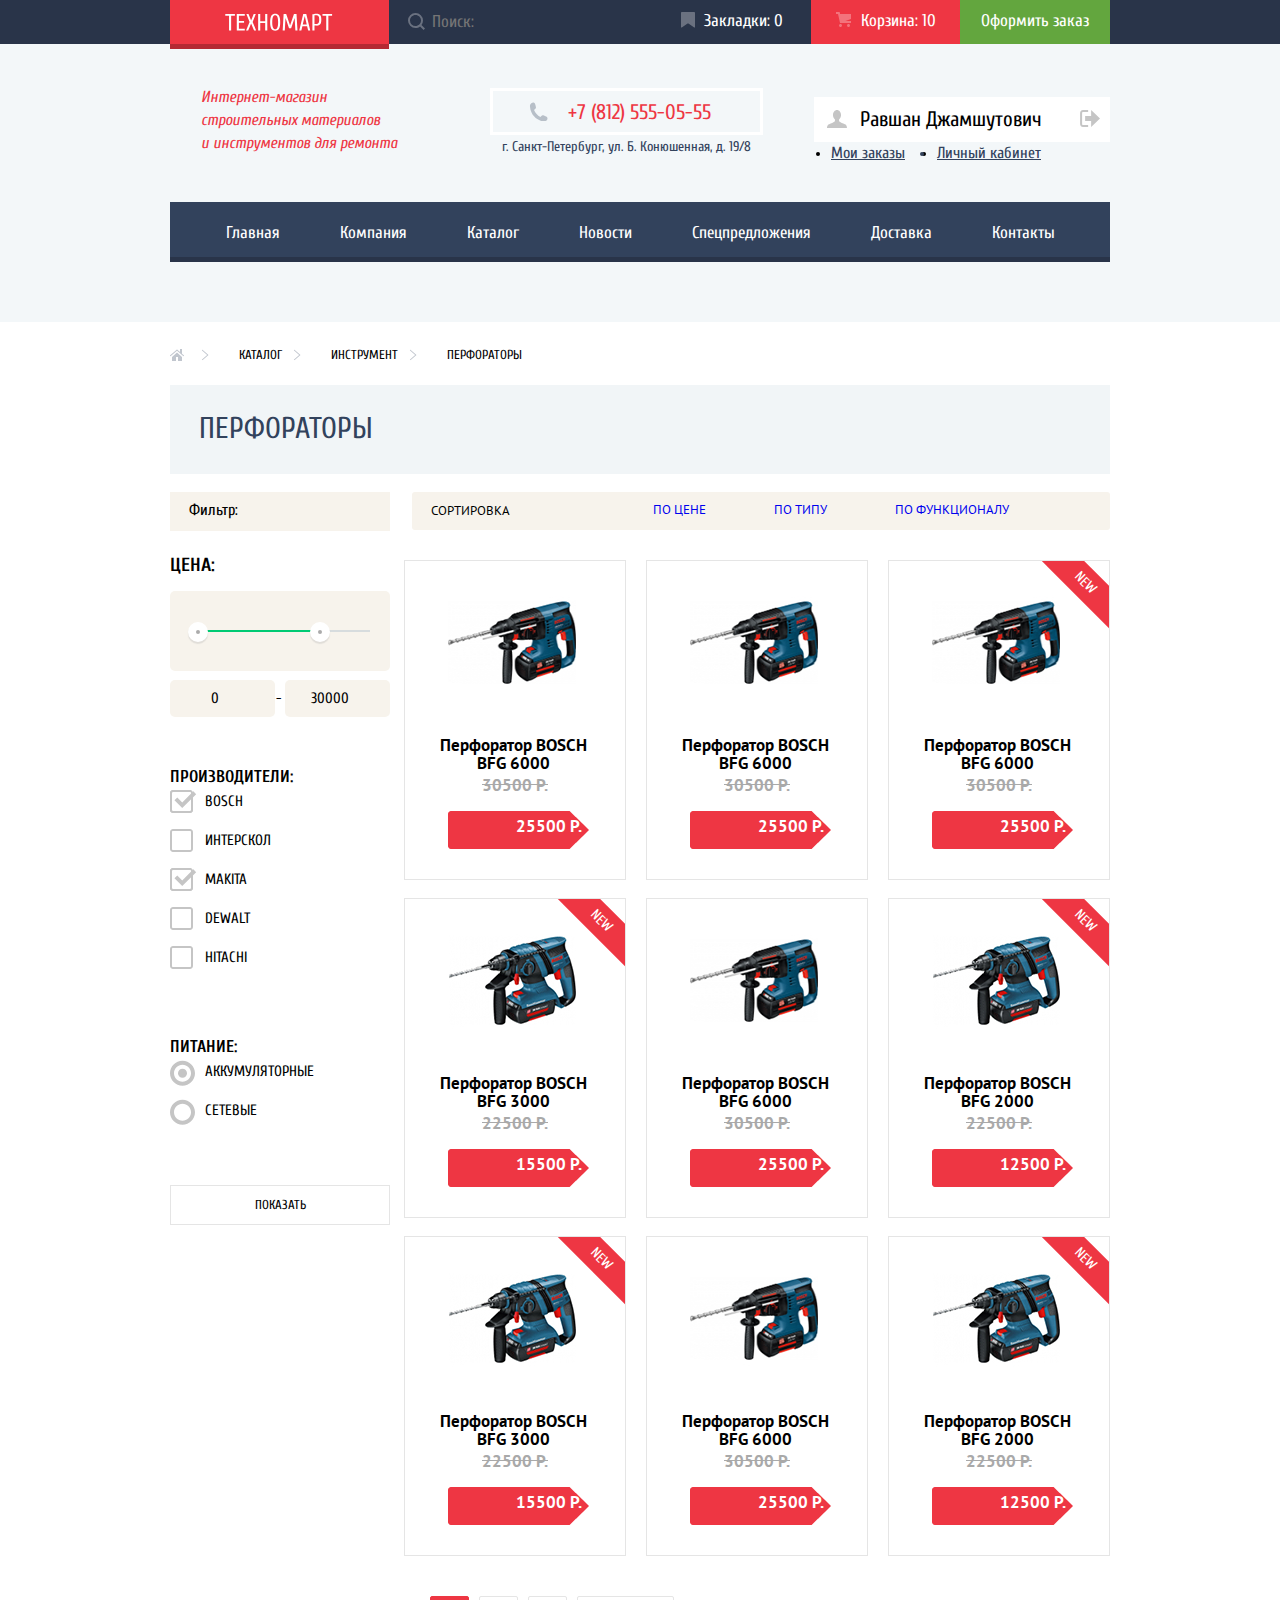
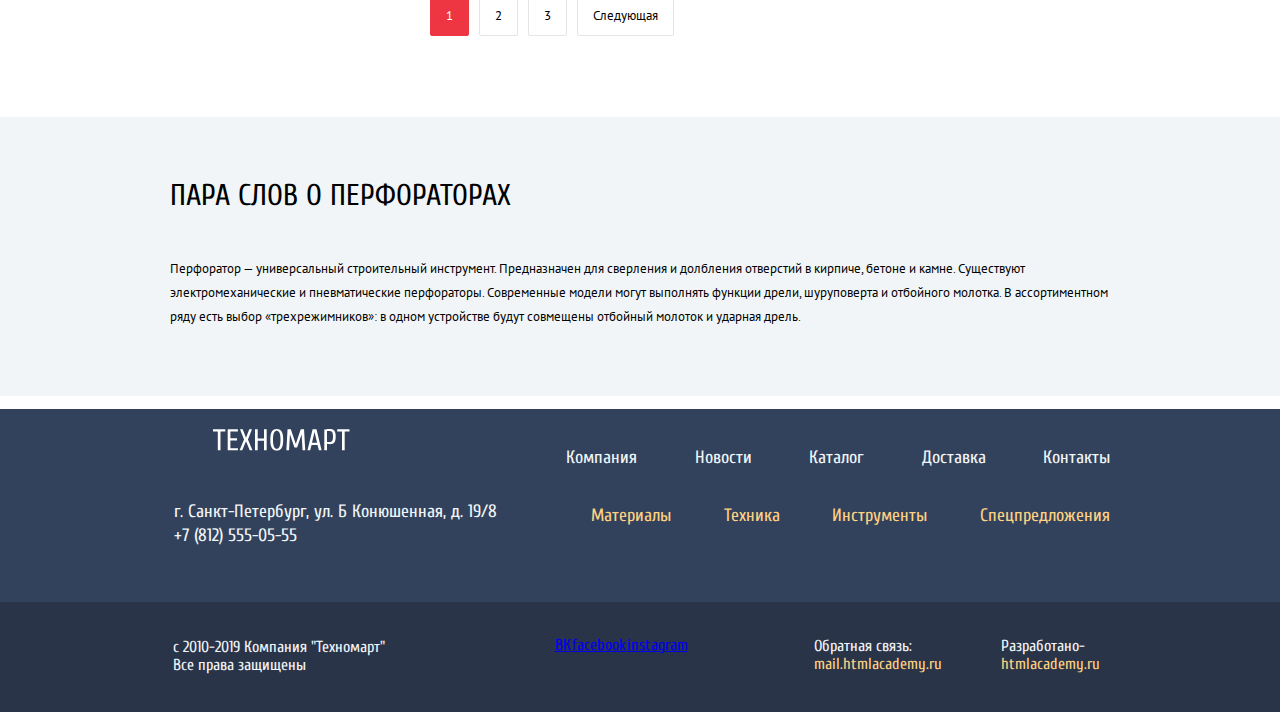
==== commit 2b6d1fc6: "Правки" ====
--- a/catalog.html
+++ b/catalog.html
@@ -9,6 +9,8 @@
     href="https://fonts.googleapis.com/css2?family=Cuprum:ital,wght@0,400;0,700;1,400&family=PT+Sans:wght@400;700&display=swap">
   <link rel="stylesheet" href="css/normalize.css">
   <link rel="stylesheet" href="css/style.css">
+
+
   <link rel="icon" href="favicon.ico">
   <link rel="icon" href="img/favicons/icon.svg" type="image/svg+xml">
   <link rel="apple-touch-icon" href="img/favicons/180.png">
@@ -16,61 +18,91 @@
 </head>
 
 <body class="page-body-catalog">
-
   <header class="main-header">
-    <div class="users-panel-bar">
-      <div class="users-panel">
-        <a class="main-header-logo"><img src="img/logo-technomart.svg" width="108" height="18"
-            alt="Логотип сайта Техномарт"></a>
-        <form class="form" action="#" method="GET">
-          <input class="search" type="search" placeholder="Поиск:">
-        </form>
-        <a class="bookmarks-link" href="#">Закладки</a>
-        <a class="basket-link" href="#">Корзина: 0</a>
-        <a class="button-order" href="#">Оформить заказ</a>
-      </div>
-    </div>
-    <div class="header-info">
-      <div class="header-info-bar">
-        <h1 class="main-heading">Интернет-магазин
-          строительных материалов
-          и инструментов для ремонта
-        </h1>
-        <div class="header-contacts">
-          <a class="header-phone" href="tel:+78125550555"> +7 (812) 555-05-55</a>
-          <p class="header-address">г. Санкт-Петербург, ул. Б Конюшенная, д. 19/8</p>
-        </div>
-        <ul class="user-navigation">
-          <li><a class="button button-login" href="#">Вход</a></li>
-          <li><a class="button button-registration" href="#">Регистрация</a></li>
-        </ul>
-      </div>
-    </div>
-    <nav class="main-navigation">
-      <ul class="site-navigation">
-        <li><a href="#">Главная</a></li>
-        <li><a href="#">Компания</a></li>
-        <li><a href="catalog.html">Каталог</a></li>
-        <li><a href="#">Новости</a></li>
-        <li><a href="#">Спецпредложения</a></li>
-        <li><a href="#">Доставка</a></li>
-        <li><a href="#">Контакты</a></li>
-      </ul>
-    </nav>
+    <div class="header-top">
+      <div class="container">
+        <a class="logo-button">
+          <img width="109" height="18" src="img/logo-technomart.svg" alt="Логотип магазина «Техномарт»">
+        </a>
+        <input class="header-search-form" type="text" id="header-search" name="search" placeholder="Поиск:"
+          aria-label="Строка поиска">
+        <label class="header-search-label" for="header-search"><svg class="header-search-icon"
+            xmlns="http://www.w3.org/2000/svg" width="17" height="17" viewBox="0 0 17 17">
+            <path fill="#ffffff"
+              d="M17 15.586l-3.542-3.542A7.465 7.465 0 0 0 15 7.5 7.5 7.5 0 1 0 7.5 15c1.71 0 3.282-.579 4.544-1.542L15.586 17 17 15.586zM2 7.5C2 4.467 4.467 2 7.5 2 10.532 2 13 4.467 13 7.5c0 3.032-2.468 5.5-5.5 5.5A5.506 5.506 0 0 1 2 7.5z" />
+          </svg></label>
+        <a class="bookmarks" href="#">Закладки: 0</a>
+        <a class="cart cart-full" href="#">Корзина: 10</a>
+        <a class="order" href="#">Оформить заказ</a>
+      </div>
+    </div>
+
+    <div class="header-bottom">
+      <div class="container">
+        <div class="flex-wrap">
+          <h1>Интернет-магазин строительных материалов<br>и инструментов для ремонта</h1>
+          <p class="header-contacts">
+            <span class="header-contacts-phone"><a class="header-contacts-phone" href="tel:+78125550555"
+                aria-label="Телефон компании «Техномарт»">+7 (812) 555-05-55</a></span>
+            <span class="header-contacts-address">г. Санкт-Петербург, ул. Б. Конюшенная, д. 19/8</span>
+          </p>
+          <div class="user-area">
+            <div class="user-name">
+              <a class="user-name-link user-name-profile" href="profile.html" aria-label="Войти в личный кабинет" tabindex="0">
+                <svg class="user-icon user-icon-face" xmlns="http://www.w3.org/2000/svg" width="20" height="18" viewBox="0 0 20 18"><path fill="#c5c5c5" d="M17.881 14.166c-2.144-.735-4.256-1.666-5.207-2.39-.657-.501-.77-1.618-.517-2.415 1.118-.903 1.864-2.477 1.864-4.278C14.021 2.276 12.221 0 10 0S5.979 2.276 5.979 5.083c0 1.801.746 3.374 1.863 4.277.253.798.141 1.915-.517 2.416-.95.724-3.063 1.654-5.207 2.39S0 18 0 18h20s.025-3.099-2.119-3.834z"/></svg>
+                Равшан Джамшутович
+              </a>
+              <a class="user-name-link user-name-logout" href="logout.html" aria-label="Выйти из аккаунта" tabindex="0">
+                <svg class="user-icon user-icon-logout" xmlns="http://www.w3.org/2000/svg" width="21" height="17" viewBox="0 0 21 17"><g fill="#c5c5c5"><path fill="#c5c5c5" d="M21 8.5L12.125 0v6h-6v5h6v6z"/><path fill="#c5c5c5" d="M3.106 13.952V3.048c.018-.376.171-1.057 1.01-1.057h5.027V0H4.116C1.938 0 1.112 1.81 1.087 3.027v10.946C1.112 15.189 1.938 17 4.116 17h5.027v-1.99H4.116c-.839 0-.992-.683-1.01-1.058z"/></g></svg>
+              </a>
+            </div>
+            <ul class="user-links">
+              <li><a class="user-my-orders" href="#">Мои заказы</a></li>
+              <li><a class="user-my-account" href="#">Личный кабинет</a></li>
+            </ul>
+          </div>
+        </div>
+
+        <nav class="main-navigation">
+          <ul class="main-menu">
+            <li><a href="index.html">Главная</a></li>
+            <li><a href="#">Компания</a></li>
+            <li><a href="catalog.html">Каталог</a></li>
+            <li><a href="#">Новости</a></li>
+            <li><a href="#">Спецпредложения</a></li>
+            <li><a href="#">Доставка</a></li>
+            <li><a href="#">Контакты</a></li>
+          </ul>
+        </nav>
+      </div>
+    </div>
   </header>
-
   <main class="container-catalog">
     <div class="container-catalog-bar">
       <ul class="breadcrumbs">
         <li class="icon-home"><a href="index.html" aria-label="Главная"></a></li>
         <li><a href="catalog.html">Каталог</a></li>
-        <li><a href="#">Инструменты</a></li>
+        <li><a href="#">Инструмент</a></li>
         <li class="breadcrumbs-current">Перфораторы</li>
       </ul>
       <h2 class="page-catalog-title">Перфораторы</h2>
+      <h3 class="filter-title">Фильтр:</h3>
+      <section class="catalog-sorting">
+        <div class="sort-by-wrap">
+          <h3>Сортировка</h3>
+          <ul class="sort-by">
+            <li><a class="sorting-link sorting-link-active" href="#">По цене</a></li>
+            <li><a class="sorting-link" href="#">По типу</a></li>
+            <li><a class="sorting-link" href="#">По функционалу</a></li>
+            <li><a class="sorting-button sorting-button-increase sorting-button-active" href="#"
+                aria-label="Сортировка по увеличению цены"></a></li>
+            <li><a class="sorting-button sorting-button-decrease" href="#"
+                aria-label="Сортировка по уменьшению цены"></a></li>
+          </ul>
+        </div>
+      </section>
       <section class="filter">
         <form method="GET" action="https://echo.htmlacademy.ru/">
-          <h3 class="filter-title">Фильтр:</h3>
           <fieldset class="filter-item-range">
             <legend>Цена:</legend>
             <div class="range-filter">
@@ -137,7 +169,6 @@
         </form>
       </section>
       <section class="goods">
-        <!-- тут будет сортировка товаров-->
         <h3 class="visually-hidden">Список отсортированного товара</h3>
         <ul class="goods-list">
           <li class="goods-item">
@@ -297,6 +328,18 @@
       </div>
     </div>
   </footer>
+  <section class="popup popup-item-added">
+    <h2>Товар добавлен в корзину!</h2>
+    <div class="popup-controls-background">
+      <div class="item-added-container">
+        <div class="item-added-controls">
+          <a class="button button-popup" href="#">Оформить заказ</a>
+          <button class="button button-added-close" type="button">Продолжить покупки</button>
+        </div>
+      </div>
+    </div>
+    <button class="popup-cross" type="button" aria-label="Закрыть форму"></button>
+  </section>
 </body>
 
 </html>
--- a/css/style.css
+++ b/css/style.css
@@ -1,3 +1,5 @@
+
+
 /* Variables */
 
 :root {
@@ -10,6 +12,13 @@
   --background-sales-color: #8ed78f;
   --background-sections-color: #f9f5f0;
   --background-filter-color: #f7f3ec;
+  --background-popup-button: #f4f4f4;
+  --backgrount-popup: #f1f1f1;
+  --active-background:  #1d2739;
+  --active-header-color: #161d29;
+  --active-button-color: #ba2732;
+  --hover-special-button: #5fbb2d;
+  --hover-button-color: #ca2c37;
   --filter-controls-color: #d7dcde;
   --filter-toggle-color: #ababab;
   --text-light-color: #ffffff;
@@ -21,6 +30,7 @@
   --special-button-color: #63a63e;
   --border-color: #e5e5e5;
   --border-logo-color: #eaeaea;
+  --border-popup-color: #c5c5c5;
   --old-price-color: #a9a9a9;
 }
 
@@ -48,7 +58,7 @@
 }
 
 .page-body-catalog {
-  font-family: "PT Sans", "Arial", sans-serif;
+  font-family: "Cuprum", "PT Sans", "Arial", sans-serif;
   font-weight: normal;
   font-size: 15px;
   line-height: 19px;
@@ -60,215 +70,463 @@
   height: 100%;
 }
 
-/*Header*/
-
-.main-header {
-  background-color: var(--background-header-color);
-  margin-bottom: 70px;
-}
-
-.main-header-logo, .footer-logo {
-  padding: 12px 56px;
-  background-color: var(--button-color);
-}
-
-.users-panel {
-  display: flex;
-  flex-wrap: wrap;
+/* Header*/
+
+.container {
   width: 940px;
   margin: 0 auto;
-  padding: 0 10px;
-  font-size: 18px;
-  line-height: 24px;
-  font-weight: 400;
+}
+
+.flex-wrap {
+  display: flex;
+}
+
+.header-top .container {
+  position: relative;
+  display: flex;
+  justify-content: center;
+}
+
+.header-top {
+  font-size: 17px;
+  line-height: 18px;
+  font-weight: normal;
+  min-height: 42px;
+  margin: 0;
+  padding: 0;
+  background-color: var(--background-color);
+}
+
+.header-top a, .header-bottom a {
+  text-decoration: none;
+}
+
+.main-navigation {
+  margin: 0;
+  padding: 0;
+  padding-bottom: 60px;
+}
+
+.logo-button {
+  padding-top: 13px;
+  padding-bottom: 14px;
+  padding-left: 54px;
+  padding-right: 56px;
+  margin-bottom: -5px;
+  background-color: var(--button-color);
+  box-shadow: inset 0px -5px 0px rgba(0, 0, 0, 0.24);
+}
+
+.logo-button:active,
+.logo-footer:active {
+  background-color: var(--active-button-color);
+}
+
+.logo-footer {
+  padding-top: 26px;
+  padding-bottom: 22px;
+  padding-left: 39px;
+  padding-right: 42px;
+  background-color: var(--button-color);
+  box-shadow: inset 0px -5px 0px rgba(0, 0, 0, 0.24);
+}
+
+.header-search-form {
+  width: 270px;
+  margin: 0;
+  padding: 0;
+  padding-left: 43px;
   color: var(--text-light-color);
   background-color: var(--background-color);
-}
-
-.form::before {
-  position: absolute;
+  border: none;
+}
+
+.header-search-form:hover {
+  background-color: var(--background-color);
+}
+
+.header-search-form:focus {
+  color: var(--text-dark-color);
+  background-color: var(--text-light-color);
+}
+
+.header-search-label {
+  position: absolute;
+  top: 13px;
+  left: 238px;
+  width: 17px;
+  height: 17px;
+  background: transparent;
+  border: none;
+  opacity: 0.3;
+}
+
+.header-search-form:hover ~ .header-search-label,
+.header-search-form:focus ~ .header-search-label,
+.header-search-label:hover,
+.header-search-label:focus {
+  opacity: 1;
+}
+
+.header-search-form:focus ~ .header-search-label path {
+  fill: var(--button-color);
+}
+
+.bookmarks,
+.cart,
+.order {
+  position: relative;
+  display: block;
+  flex-shrink: 0;
+  margin: 0;
+  margin-left: -1px;
+  padding: 0;
+  padding-top: 12px;
+  padding-bottom: 14px;
+  color: var(--text-light-color);
+}
+
+.bookmarks {
+  width: 108px;
+  padding-left: 40px;
+}
+
+.bookmarks::before {
   content: "";
+  position: absolute;
   top: 12px;
   left: 17px;
-  width: 17px;
-  height: 17px;
-  background-image: url(../img/icons/icon-search.svg);
-  background-repeat: no-repeat;
-  background-position: 0 0;
-}
-
-.form {
-  display: block;
-  position: relative;
-  padding-left: 50px;
-  padding-top: 9px;
-  padding-bottom: 9px;
-}
-
-.search {
-  margin-right: 65px;
-  border: none;
-  background-color: var(--background-color);
-}
-
-.header-phone::before {
-  content: "";
-  position: absolute;
-  /*top: 13px;
-  left: 39px;*/
-  width: 19px;
-  height: 18px;
-  background-image: url("../img/icons/phone-icon.svg");
-  background-repeat: no-repeat;
-  background-position: 0 0;
-}
-
-.users-panel-bar {
-  background-color: var(--background-color);
-}
-
-.bookmarks-link,
-.basket-link {
-  position: relative;
-  display: block;
-  padding-left: 23px;
-  padding-top: 9px;
-  padding-bottom: 9px;
-  padding-right: 50px;
-  font-size: 18px;
-  line-height: 24px;
-  text-decoration: none;
-  color: var(--text-light-color);
-}
-
-.bookmarks-link::before {
-  content: "";
-  position: absolute;
-  top: 13px;
-  left: 0px;
   width: 14px;
   height: 16px;
   background-image: url("../img/icons/icon-bookmarks.svg");
-  background-repeat: no-repeat;
-  background-position: 0 0;
-}
-
-.basket-link::before {
+  opacity: 0.3;
+}
+
+.cart {
+  width: 100px;
+  padding-left: 50px;
+}
+
+.cart::before {
   content: "";
   position: absolute;
-  top: 13px;
-  left: 0px;
+  top: 12px;
+  left: 25px;
   width: 15px;
   height: 15px;
-  background-image: url("../img/icons/icon-basket.svg");
-  background-repeat: no-repeat;
-  background-position: 0 0;
-
-}
-
-.header-info {
-  background-color: var(--background-header-color);
-}
-
-.header-info-bar {
-  display: flex;
-  justify-content: space-between;
-  width: 940px;
-  margin: 0 auto;
-  padding: 0 10px;
-  margin-top: 46px;
-}
-
-.header-contacts a {
-  display: block;
-  padding-top: 7px;
-  padding-bottom: 8px;
-  padding-left: 74px;
-}
-
-.main-heading {
+  background-image: url("../img/icons/icon-cart.svg");
+  opacity: 0.3;
+}
+
+.bookmarks:hover::before,
+.bookmarks:focus::before,
+.cart:hover::before,
+.cart:focus::before {
+  opacity: 1;
+}
+
+.bookmarks:active::before,
+.cart:active::before {
+  opacity: 0.5;
+}
+
+.order {
+  min-width: 150px;
+  text-align: center;
+}
+
+.bookmarks:hover,
+.bookmarks:focus,
+.cart:hover,
+.cart:focus {
+  background-color: var(--background-color);
+}
+
+.bookmarks:active,
+.cart:active {
+  background-color: var(--active-header-color);
+}
+
+.order {
+  background-color: var(--special-button-color);
+  padding-bottom: 13px;
+}
+
+.order:hover,
+.order:focus {
+  background-color: var(--hover-special-button);
+}
+
+.order:active {
+  color: rgba(255, 255, 255, 0.5);
+}
+
+.header-bottom .flex-wrap {
+  justify-content: flex-start;
+  padding-top: 42px;
+}
+
+.header-bottom {
+  margin: 0;
+  padding: 0;
+  background-color: var(--text-addres-color);
+}
+
+.header-bottom h1 {
+  display: inline-block;
+  font-style: italic;
+  font-weight: normal;
   font-size: 16px;
   line-height: 23px;
-  font-weight: 400;
-  font-style: italic;
-  text-align: left;
-  align-items: flex-start;
-  width: 197px;
+  flex-shrink: 0;
+  width: 200px;
+  margin: 0;
+  margin-right: 67px;
+  padding: 0;
+  padding-left: 31px;
+  vertical-align: baseline;
   color: var(--button-color);
 }
 
-.header-phone {
+.header-contacts {
+  display: flex;
+  flex-direction: column;
+  flex-wrap: wrap;
+  justify-content: center;
+  align-items: center;
+  margin: 0;
+  padding: 0;
+  padding-top: 12px;
+  padding-left: 22px;
+}
+
+.header-contacts-phone a {
   position: relative;
+  margin: 0;
+  padding: 9px 49px 8px 75px;
   font-size: 21px;
-  line-height: 30px;
-  font-weight: 700;
-  text-decoration: none;
+  line-height: 21px;
   color: var(--button-color);
+  white-space: nowrap;
   border: 3px solid var(--text-light-color);
 }
 
-.header-address {
+.header-contacts-phone a::before {
+  content: "";
+  position: absolute;
+  top: 11px;
+  left: 36px;
+  width: 19px;
+  height: 19px;
+  background-image: url("../img/icons/phone-icon.svg");
+}
+
+.header-contacts-address {
+  margin: 0;
+  padding: 0;
+  padding-top: 11px;
   font-size: 14px;
   line-height: 24px;
   color: var(--background-special-color);
 }
 
-.user-navigation a {
-  display: block;
-  padding: 12px;
+.user-area-options {
+  display: flex;
+  flex-wrap: wrap;
+  margin: 0;
+  margin-left: auto;
+  padding: 0;
+  padding-top: 14px;
+}
+
+.user-area-options li {
+  list-style: none;
+  margin: 0;
+  padding: 0;
+}
+
+.button-user-login {
+  position: relative;
+  margin-right: 10px;
+  padding: 12px 26px 12px 47px;
+}
+
+.button-user-login svg {
+  position: absolute;
+  top: 14px;
+  left: 14px;
+}
+
+.button-user-login:hover path,
+.button-user-login:focus path {
+  fill: var(--background-special-color);
+}
+
+.button-user-login:active path {
+  fill: var(--border-popup-color);
+}
+
+.button-user-register {
+  padding: 12px 24px 12px;
+}
+
+.button-user-login,
+.button-user-register {
   font-size: 21px;
   line-height: 21px;
   color: var(--text-dark-color);
-}
-
-.user-navigation {
-  display: flex;
+  background-color: var(--text-light-color);
+}
+
+.button-user-login:hover,
+.button-user-login:focus,
+.button-user-register:hover,
+.button-user-register:focus {
+  color: var(--button-color);
+}
+
+.button-user-login:active,
+.button-user-register:active {
+  color: var(--border-popup-color);
+}
+
+.main-menu {
+  display: flex;
+  justify-content: center;
+  align-items: center;
+  font-size: 17px;
+  line-height: 17px;
+  font-weight: normal;
+  min-height: 60px;
+  margin: 0;
+  margin-top: 39px;
+  padding: 0;
+  color: var(--text-light-color);
+  background-color: var(--background-special-color);
+  box-shadow: inset 0 -5px 0 -0 var(--background-color);
+}
+
+.main-menu a {
+  display: block;
+  margin: 0;
+  padding: 21px 30px 21px;
+  color: var(--text-light-color);
+}
+
+.main-menu li {
   list-style: none;
 }
 
-.main-navigation {
-  width: 940px;
-  margin: 0 auto;
-  padding: 0 10px;
-  margin-bottom: 60px;
-  font-size: 18px;
-  line-height: 24px;
+.main-menu a:hover,
+.main-menu a:focus {
+  background-color: var(--background-color);
+}
+
+.main-menu a:active {
+  color: rgb(255, 255, 255, 0.5);
+  background-color: var(--active-background);
+  box-shadow: inset 0px -5px 0px var(--background-color);
+}
+
+.user-area {
+  display: flex;
+  flex-direction: column;
+  flex-wrap: wrap;
+  margin: 0;
+  margin-top: 11px;
+  margin-left: auto;
+  padding: 0;
+}
+
+.user-name {
+  position: relative;
+  margin: 0;
+  padding: 12px 68px 12px 46px;
+  font-size: 21px;
+  line-height: 21px;
+  color: var(--text-dark-color);
+  background-color: var(--text-light-color);
+}
+
+.user-name-link {
+  color: inherit;
+}
+
+.user-name-profile {
+  display: block;
+}
+
+.user-name svg {
+  position: absolute;
+}
+
+.user-icon-face {
+  top: 13px;
+  left: 13px;
+}
+
+.user-icon-logout {
+  top: 13px;
+  right: 10px;
+}
+
+.user-name-link:hover path,
+.user-name-link:focus path {
+  fill: var (var(--background-special-color));
+}
+
+.user-name a:active {
+  color: #bfc2c4;;
+}
+
+.user-name-profile:active path,
+.user-name-logout:active path,
+.user-name-link:active path {
+  fill: var(--border-popup-color);
+}
+
+.user-links {
+  display: flex;
+  flex-wrap: wrap;
+  margin: 0;
+  padding: 0;
+  padding-top: 2px;
+  padding-left: 17px;
+}
+
+.user-links a {
+  font-size: 16px;
+  line-height: 18px;
+  color: var(--background-special-color);
+  text-decoration: underline;
+}
+
+.user-links a:hover,
+.user-links a:focus {
+  color: var(--button-color);
+}
+
+.user-links a:active {
+  color: #c5cad0;
+}
+
+.user-my-orders {
+  position: relative;
+  margin-right: 32px;
+}
+
+.user-my-orders::after {
+  content: "";
+  position: absolute;
+  top: 8px;
+  right: -19px;
+  width: 4px;
+  height: 4px;
   background-color: var(--background-special-color);
-}
-
-.site-navigation {
-  display: flex;
-  justify-content: space-between;
-  list-style: none;
-}
-
-.site-navigation a {
-  display: block;
-  padding: 16px 20px;
-  text-decoration: none;
-  color: var(--text-light-color);
-}
-
-/* login link*/
-
-.button-login::before {
-  content: "";
-  position: absolute;
-  top: 14px;
-  left: 19px;
-  width: 75px;
-  height: 21px;
-  background-image: url(../img/icons/icon-login.svg);
-  background-repeat: no-repeat;
-  background-position: 0 0;
-}
-
-.button-login {
-  position: relative;
-  padding-left: 50px;
-}
-
-/*visually-hidden*/
+  border-radius: 50%;
+}
+
+/*Visually-hidden*/
 
 .visually-hidden {
   position: absolute;
@@ -296,12 +554,19 @@
   font-weight: 700;
   color: var(--text-light-color);
   width: 940px;
-  margin: 0 auto;
+  margin: 5px auto;
+  margin-top: 61px;
   margin-bottom: 59px;
 }
 
 .list-product-promo {
   display: contents;
+}
+
+.list-product-promo a {
+  padding-top: 10px;
+  padding-bottom: 10px;
+  margin-top: -18px;
 }
 
 .list-product-promo li {
@@ -311,9 +576,10 @@
 }
 
 .list-product-promo h4 {
-  padding-left: 23px;
   font-size: 24px;
   line-height: 30px;
+  margin-top: 20px;
+  padding-left: 23px;
 }
 
 .slider {
@@ -507,10 +773,83 @@
 .popular-goods {
   font-family: "PT Sans", "Arial", sans-serif;
   font-weight: bold;
-  font-size: 17px;
-  line-height: 18px;
+  font-size: 18px;
+  line-height: 20px;
   width: 940px;
   margin: 0 auto;
+}
+
+.catalog-item-options {
+  position: absolute;
+  top: 0;
+  left: 0;
+  z-index: 10;
+  display: none;
+  list-style: none;
+  width: 218px;
+  height: 88px;
+  padding: 45px 0;
+}
+
+.catalog-item:hover .catalog-item-options,
+.catalog-item:focus .catalog-item-options {
+  display: block;
+}
+
+.catalog-item:hover {
+  box-shadow: 0 10px 25px 0 rgba(41, 52, 73, 0.5);
+}
+
+.button-purchase-item {
+  font-size: 14px;
+  line-height: 18px;
+  text-align: center;
+  color: var(--text-light-color);
+  text-transform: uppercase;
+  background-color: var(--special-button-color);
+  border-radius: 3px;
+  box-shadow: 0 3px 0 #367315;
+}
+
+.button-purchase-item,
+.button-bookmark-item {
+  display: block;
+  width: 135px;
+  margin: 0 auto;
+  margin-bottom: 10px;
+  padding: 8px 0;
+}
+
+.button-purchase-item:hover,
+.button-purchase-item:focus {
+  background-color: var(--hover-special-button);
+}
+
+.button-purchase-item:active {
+  background-color: #518534;
+  box-shadow: 0 3px 0 #518534;
+}
+
+.button-bookmark-item {
+  box-sizing: border-box;
+  font-size: 14px;
+  line-height: 18px;
+  text-align: center;
+  color: var(--background-special-color);
+  text-transform: uppercase;
+  background-color: var(--text-light-color);
+  border: 3px solid var(--special-button-color);
+  border-radius: 2px;
+}
+
+.button-bookmark-item:hover,
+.button-bookmark-item:focus {
+  border-color: var(--background-special-color);
+}
+
+.button-bookmark-item:active {
+  color: #d0d2d6;
+  border-color: #c1c6ce;
 }
 
 .inner-popular-goods, .inner-brands {
@@ -529,15 +868,19 @@
 
 .inner-popular-goods h3,
 .inner-brands h3 {
+  font-size: 29px;
+  line-height: 29px;
   text-transform: uppercase;
+  margin-top: 31px;
 }
 
 .goods-list {
   display: flex;
   flex-wrap: wrap;
   margin: 0px;
-  margin-left: 10px;
-  margin-bottom: 59px;
+  margin-left: 14px;
+  margin-top: 10px;
+  margin-bottom: 22px;
   padding: 0px;
   list-style: none;
 }
@@ -574,9 +917,9 @@
   grid-template-rows: 1fr;
   grid-column-gap: 20px;
   grid-row-gap: 20px;
-  margin-top: 20px;
-  margin-bottom: 70px;
-  margin-left: 0px;
+  margin-top: 21px;
+  margin-bottom: 62px;
+  margin-left: -40px;
   margin-right: 0px;
   list-style: none;
 }
@@ -584,16 +927,15 @@
 .popular-goods-item,
 .goods-item {
   position: relative;
-  display: flex;
-  flex-direction: column;
   padding: 0px;
   border: 1px solid var(--border-logo-color);
   overflow: hidden;
 }
 
 .cross-out {
-  margin: 0px;
-  margin-top: 7px;
+  font-size: 17px;
+  line-height: 18px;
+  margin-top: -18px;
   text-align: center;
   text-decoration: line-through;
   color: var(--old-price-color);
@@ -603,14 +945,17 @@
   display: flex;
   align-items: center;
   justify-content: center;
+  margin-left: -3px;
+  margin-top: 3px;
   width: 100%;
   height: 50%;
-  margin-top: 8px;
 }
 
 .goods-name {
   text-align: center;
-  margin: 0px;
+  margin-top: 13px;
+  margin-left: 26px;
+  margin-right: 27px;
 }
 
 /*Brands*/
@@ -622,12 +967,12 @@
 
 .brands-list {
   display: grid;
-  grid-template-columns: repeat(4, 1fr);
-  grid-template-rows: 1fr 1fr;
+  grid-template-columns: repeat(4, 220px);
+  grid-template-rows: 145px 145px;
   grid-gap: 20px;
   margin-top: 20px;
   margin-bottom: 70px;
-  margin-left: 0px;
+  margin-left: -41px;
   margin-right: 0px;
 }
 
@@ -650,6 +995,21 @@
   border: 1px solid var(--border-logo-color);
 }
 
+.brands-item:hover,
+.brands-item:focus {
+  z-index: 10;
+  box-shadow: 0 10px 25px 0 rgba(41, 52, 73, 0.5);
+}
+
+.brands-item:active {
+  z-index: 10;
+  box-shadow: 0 4px 10px 0 rgba(41, 52, 73, 0.5);
+}
+
+.brands-item:active img {
+  opacity: 0.3;
+}
+
 .goods-item, .popular-goods-item {
   border: 1px solid var(--border-color);
 }
@@ -664,17 +1024,19 @@
   font-size: 30px;
   line-height: 30px;
   font-weight: 400;
+  width: 940px;
+  margin: 0 auto;
+  padding-top: 59px;
+  padding-bottom: 73px;
   color: var(--basic-black);
   background-color: var(--background-header-color);
-  width: 940px;
-  margin: 0 auto;
-  padding-top: 64px;
-  padding-bottom: 99px;
 }
 
 .service-title {
-  padding: 0px;
+  font-size: 30px;
+  line-height: 30px;
   margin: 0px;
+  padding-top: 8px;
   text-transform: uppercase;
   color: var(--text-dark-color);
 }
@@ -687,7 +1049,7 @@
 .service-info p {
   width: 400px;
   margin-top: 25px;
-  margin-bottom: 67px;
+  margin-bottom: 59px;
   padding: 0px;
 }
 
@@ -708,8 +1070,8 @@
 }
 
 .service-info-item p {
-  width: 300px;
-  height: 99px;
+  width: 275px;
+  padding-top: 16px;
 }
 
 .service-info-list {
@@ -723,14 +1085,15 @@
   text-transform: uppercase;
   color: var(--background-special-color);
   padding: 0px;
+  padding-top: 7px;
   margin: 0px;
 }
 
-.slider-2 {
-  display: flex;
-}
-
-.slider-2-control button {
+.slider-service {
+  display: flex;
+}
+
+.slider-service-control button {
   display: flex;
   flex-direction: column;
   font-family: "Cuprum", "Arial", sans-serif;
@@ -750,11 +1113,37 @@
   padding-right: 140px;
 }
 
-.slider-2-control li {
+.slider-service-control {
+  position: relative;
+  margin-top: 11px;
+}
+
+.slider-service-control::before {
+  content: "";
+  position: absolute;
+  width: 10px;
+  height: 279px;
+  top: -44px;
+  right: 0px;
+  background-image: url(../img/line-shadow.png);
+  background-position: 0 0;
+  background-repeat: no-repeat;
+}
+
+.slider-service-control li {
   list-style: none;
   margin-left: -40px;
 }
 
+.slider-service-control button {
+  border: none;
+  box-shadow: 0px 1px 0px var(--background-color), inset 0px 1px 0px #405069;
+}
+
+.slider-service-control button:hover:not(.current) {
+  background-color: var(--background-color)
+}
+
 .service-info-item {
   display: none;
 }
@@ -763,7 +1152,7 @@
   display: block;
 }
 
-.slider-2-control .current {
+.slider-service-control .current {
   background-color: var(--text-light-color);
   color: var(--background-special-color);
 }
@@ -779,8 +1168,8 @@
   position: absolute;
   width: 468px;
   height: 261px;
-  top: 0px;
-  right: -319px;
+  top: 28px;
+  right: -343px;
   background-image: url(../img/service-delivery.png);
   background-repeat: no-repeat;
   background-position: 0 0;
@@ -791,8 +1180,8 @@
   position: absolute;
   width: 468px;
   height: 261px;
-  top: 0px;
-  right: -319px;
+  top: 28px;
+  right: -343px;
   background-image: url(../img/service-guarantee.png);
   background-repeat: no-repeat;
   background-position: 0 0;
@@ -803,8 +1192,8 @@
   position: absolute;
   width: 468px;
   height: 261px;
-  top: 0px;
-  right: -319px;
+  top: 28px;
+  right: -343px;
   background-image: url(../img/service-credit.png);
   background-repeat: no-repeat;
   background-position: 0 0;
@@ -817,33 +1206,34 @@
   font-weight: normal;
   font-size: 30px;
   line-height: 30px;
+  text-transform: uppercase;
   margin: 0px;
-  margin-top: 70px;
+  margin-top: 68px;
 }
 
 .transport-companies-item {
   font-weight: normal;
   font-size: 18px;
   line-height: 24px;
-  margin: 0px;
-  margin-top: 15px;
+  margin-top: 12px;
   padding: 0px;
 }
 
 .transport-companies-item li {
   position: relative;
   list-style: none;
-  padding-left: 37px;
+  padding-left: 38px;
+  padding-top: 12px;
 }
 
 .transport-companies-item li::before {
   content: "";
   position: absolute;
-  top: 12px;
-  left: 0px;
+  top: 24px;
+  left: 1px;
   width: 25px;
   height: 2px;
-  background-image: url("../img/object.png");
+  background-image: url("../img/icons/icon-decor-line.png");
   background-repeat: no-repeat;
   background-position: 0 0;
 }
@@ -862,8 +1252,9 @@
 .about-block {
   display: flex;
   width: 940px;
-  margin: 0 auto;
-  margin-bottom: 70px;
+  margin-top: -3;
+  margin: auto;
+  margin-bottom: 69px;
 }
 
 .about-product-bar h3 {
@@ -891,7 +1282,7 @@
 }
 
 .contacts p {
-  padding-right: 150px;
+  width: 180px;
 }
 
 /*footer*/
@@ -899,13 +1290,14 @@
 .main-footer {
   font-size: 18px;
   line-height: 24px;
+  padding-top: 19px;
   color: var(--background-header-color);
   background-color: var(--background-special-color);
 }
 
 .main-footer-bar {
   display: grid;
-  grid-template-columns: 321px 1fr;
+  grid-template-columns: 336px 1fr;
   grid-template-rows: 1fr;
   grid-column-gap: 20px;
   width: 940px;
@@ -913,33 +1305,43 @@
   margin: 0 auto;
 }
 
-.footer-navigation {
-  display: grid;
-  grid-template-columns: repeat(5, 1fr);
-  grid-template-rows: 1fr;
-  justify-self: end;
-  padding-top: 37px;
-}
-
 .footer-navigation li {
   padding: 0px auto;
 }
 
-.footer-site-navigation {
-  display: grid;
-  grid-template-columns: repeat(4, 1fr);
-  grid-template-rows: 1fr;
-  padding: 0px auto;
-  justify-self: end;
+.footer-navigation a:hover,
+.footer-navigation a:focus,
+.footer-site-navigation a:hover,
+.footer-site-navigation a:focus {
+  text-decoration: underline;
+}
+
+.footer-navigation a:active,
+.footer-site-navigation a:active {
+  opacity: 0.5;
+  text-decoration: none ;
 }
 
 .footer-phone, .footer-address {
   color: var(--text-addres);
   text-decoration: none;
-}
-
-.footer-navigation, .footer-site-navigation {
+  margin-top: 42px;
+  margin-left: 4px;
+  margin-bottom: 0;
+}
+
+.footer-navigation {
+  display: flex;
+  justify-content: space-between;
   list-style: none;
+}
+
+.footer-site-navigation {
+  display: flex;
+  list-style: none;
+  justify-content: space-between;
+  padding-left: 65px;
+  padding-top: 16px;
 }
 
 .footer-navigation a {
@@ -953,15 +1355,30 @@
 }
 
 .footer-logo {
-  padding: 21px 25px auto;
+  padding-top: 26px;
+  padding-bottom: 21px;
+  padding-left: 42px;
+  padding-right: 41px;
 }
 
 .social-footer {
   font-weight: normal;
   font-size: 16px;
   line-height: 18px;
+  margin-top: -19px;
+  padding-bottom: 23px;
   color: var(--basic-white);
   background-color: var(--background-color);
+}
+
+.social-footer-info {
+  padding-top: 36px;
+  padding-left: 3px;
+  padding-bottom: 13px;
+}
+
+.social-footer-info p {
+  margin: 0px;
 }
 
 .social-footer-bar {
@@ -973,18 +1390,34 @@
 
 .social-icon {
   display: flex;
+  padding-top: 18px;
+  padding-left: 42px;
   list-style: none;
 }
 
+.social-icon li {
+  padding-left: 1px;
+}
+
 .contacts-footer {
-  display: flex;
-  padding: 0 51px;
-  margin-right: 0px;
-  justify-self: flex-end;
+  display: grid;
+  grid-template-columns: 126px 109px;
+  grid-column-gap: 61px;
+  padding-top: 19px;
 }
 
 .contacts-footer p {
-  max-width: 137px;
+  padding: 0px;
+}
+
+.contacts-footer a:focus,
+.contacts-footer a:hover {
+  text-decoration: underline;
+}
+
+.contacts-footer a:active {
+  color: var(--active-button-color);
+  text-decoration: none;
 }
 
 .mail, .footer-copyright {
@@ -1005,19 +1438,42 @@
   border: none;
   cursor: pointer;
   color: var(--text-light-color);
-  background: var(--button-color);
+  background-color: var(--button-color);
 }
 
 .slide-button {
   padding-top: 11px;
   padding-bottom: 9px;
   padding-left: 46px;
-  padding-right: 46px;
+  padding-right: 42px;
   margin-left: 24px;
 }
 
+.slide-button:focus,
+.slide-button:hover,
+.inner-button-goods:focus,
+.inner-button-goods:hover,
+.inner-button-brands:focus,
+.inner-button-brands:hover,
+.button-about:focus,
+.button-about:hover,
+.button-contacts:focus,
+.button-contacts:hover {
+  background-color: var(--hover-button-color);
+}
+
+.slide-button:active,
+.inner-button-goods:active,
+.inner-button-goods:active,
+.button-about:active,
+.button-contacts:active {
+  background-color: var(--active-button-color);
+}
+
 .button-order {
-  padding: 9px 19px;
+  padding-top: 9px;
+  padding-left: 23px;
+  padding-right: 15px;
   margin-right: 0;
   color: inherit;
   text-decoration: none;
@@ -1035,19 +1491,40 @@
   padding: auto;
   margin-left: 23px;
   width: 135px;
-  height: 38px;
   background-color: rgb(255,255,255,0.3);
 }
 
-.inner-button {
+.promo-button:hover,
+.promo-button:focus {
+  background-color: rgb(197,197,197,0.3);
+}
+
+.button-promo:active {
+  background-color: rgba(169, 169, 169, 0.3);
+}
+
+.inner-button-goods {
   font-family: "Cuprum", "Arial", sans-serif;
+  font-size: 14px;
+  line-height: 18px;
   font-weight: 400;
   margin-top: 25px;
-  margin-right: 19px;
+  margin-right: 15px;
+  margin-bottom: 26px;
+  padding-top: 11px;
   width: 192px;
-  height: 38px;
+}
+
+.inner-button-brands {
+  font-family: "Cuprum", "Arial", sans-serif;
   font-size: 14px;
   line-height: 18px;
+  font-weight: 400;
+  margin-top: 25px;
+  margin-right: 20px;
+  margin-bottom: 26px;
+  padding-top: 11px;
+  width: 192px;
 }
 
 .service-button {
@@ -1058,10 +1535,11 @@
   width: 141px;
   height: 38px;
   margin: auto;
-  margin-top: 13px;
-  margin-bottom: 21px;
+  margin-bottom: 18px;
+  margin-left: 43px;
+  padding-left: 30px;
+  padding-top: 6px;
   vertical-align: middle;
-  padding: 0 auto;
   color: var(--text-light-color);
   background-image: url(../img/price-button.png);
   background-repeat: no-repeat;
@@ -1077,18 +1555,63 @@
 
 .button-contacts {
   margin-top: 25px;
-  padding: auto;
+  margin-left: 1px;
+  margin-right: -1px;
   padding-top: 11px;
   padding-bottom: 9px;
+  padding-left: 4px;
 }
 
 .button-about {
   padding-top: 11px;
-  padding-bottom: 9px;
-  padding-left: 40px;
+  padding-bottom: 10px;
+  padding-left: 42px;
   padding-right: 40px;
   margin: 0px;
-  margin-top: 20px;
+  margin-top: 1px;
+}
+
+.button-popup {
+  font-size: 14px;
+  line-height: 18px;
+  padding-top: 10px;
+  padding-bottom: 10px;
+  min-width: 192px;
+  text-align: center;
+  color: var(--text-light-color);
+  text-transform: uppercase;
+  border-radius: 2px;
+}
+
+.button-added-close {
+  font-size: 14px;
+  line-height: 18px;
+  font-weight: normal;
+  min-width: 220px;
+  margin: 0;
+  padding: 10px 0 10px;
+  background-color: var(--text-light-color);
+  color: var(--text-dark-color);
+  text-transform: uppercase;
+  border: none;
+  border-radius: 2px;
+}
+
+.social-button {
+  display: flex;
+  align-items: center;
+  justify-content: center;
+  width: 43px;
+  height: 43px;
+  border-radius: 50%;
+  background: linear-gradient(0deg, #212A3A, #212A3A);
+  color: var(--text-light-color);
+}
+
+.social-button:hover path,
+.social-button:focus path,
+.social-button:active path{
+  fill: var(--button-color);
 }
 
 /*text*/
@@ -1097,6 +1620,13 @@
   font-family: "PT Sans", "Arial", sans-serif;
   font-size: 13px;
   line-height: 24px;
+  padding-top: 8px;
+  padding-bottom: 21px;
+}
+
+.text-info-bottom {
+  margin-top: -15px;
+  width: 400px;
 }
 
 /*flag-new*/
@@ -1108,8 +1638,8 @@
   line-height: 18px;
   position: absolute;
   text-transform: uppercase;
-  top: -6px;
-  right: -30px;
+  top: -7px;
+  right: -28px;
   padding: 6px 40px;
   transform: rotate(45deg);
   color: var(--text-light-color);
@@ -1127,6 +1657,8 @@
   font-size: 13px;
   line-height: 18px;
   margin: 0px;
+  margin-top: 24px;
+  margin-bottom: -4px;
   padding: 0px;
   text-transform: uppercase;
   list-style: none;
@@ -1136,7 +1668,7 @@
 .breadcrumbs li {
   position: relative;
   margin: 0px;
-  margin-right: 25px;
+  margin-right: 49px;
 }
 
 .breadcrumbs li::after {
@@ -1189,6 +1721,11 @@
   margin: 0 auto;
 }
 
+.cart-full,
+.bookmarks-full {
+  background-color: var(--button-color);
+}
+
 /*filter block*/
 
 .filter {
@@ -1204,12 +1741,14 @@
 
 .filter-title {
   font-weight: normal;
-  font-size: 13px;
+  font-size: 16px;
   line-height: 18px;
-  padding-top: 10px;
-  padding-bottom: 10px;
-  padding-left: 18px;
-  text-transform: uppercase;
+  margin: 0;
+  margin-bottom: 19px;
+  margin-top: -7px;
+  padding-top: 9px;
+  padding-left: 19px;
+  padding-bottom: 8px;
   background-color: var(--background-filter-color);
 }
 
@@ -1304,7 +1843,7 @@
 }
 
 .filter-item-range legend {
-  font-size: 17px;
+  font-size: 19px;
   line-height: 30px;
   text-transform: uppercase;
   font-weight: 700;
@@ -1374,6 +1913,51 @@
 .button-selected {
   padding: 10px;
   width: 100%;
+}
+
+.catalog-sorting {
+  font-family: "PT Sans", "Arial", sans-serif;
+  font-size: 13px;
+  line-height: 18px;
+  margin: 0;
+  margin-bottom: 20px;
+  margin-left: 22px;
+  margin-top: -7px;
+  padding-left: 3px;
+  text-transform: uppercase;
+  background-color: #f7f3ec;
+  border-radius: 3px;
+}
+
+.sort-by-wrap {
+  display: flex;
+  flex-wrap: wrap;
+  justify-content: space-between;
+}
+
+.catalog-sorting h3 {
+  font-size: 13px;
+  line-height: 18px;
+  font-weight: normal;
+  margin: 0;
+  padding: 10px 0 10px 16px;
+}
+
+.sort-by {
+  display: flex;
+  flex-wrap: wrap;
+  width: 445px;
+  margin: 0;
+  padding: 9px 12px 0 0;
+}
+
+.sort-by li {
+  list-style: none;
+}
+
+.sorting-link {
+  margin-right: 68px;
+  text-decoration: none;
 }
 
 /*title catalog*/
@@ -1429,3 +2013,165 @@
 .pagination-item:last-child {
   margin-right: 0;
 }
+
+/* popup */
+
+.popup {
+  display: none;
+  position: fixed;
+  top: 50%;
+  left: 50%;
+  z-index: 100;
+  transform: translate(-50%, -50%);
+  margin: auto;
+  background-color: var(--text-light-color);
+}
+
+.popup-contact-us {
+  width: 620px;
+  min-height: 430px;
+  margin: 0 auto;
+  padding: 0;
+  border-top: 7px solid var(--button-color);
+  box-shadow: 0 20px 40px rgba(0, 0, 0, 0.75);
+}
+
+.popup-contact-us fieldset {
+  margin: 0;
+  margin-top: 45px;
+  margin-bottom: 37px;
+  padding: 0;
+  border: none;
+}
+
+.popup-contact-us label {
+  font-size: 18px;
+  line-height: 24px;
+  font-weight: normal;
+  margin: 0;
+  margin-bottom: 10px;
+  padding: 0;
+}
+
+.popup-contact-us .button-popup {
+  margin: 0 auto;
+  padding: 0;
+  border: none;
+}
+
+.contact-us-container,
+.item-added-container {
+  width: 460px;
+  margin: 0 auto;
+}
+
+.text-field-wrap {
+  display: flex;
+  justify-content: space-between;
+}
+
+.flex-wrap {
+  display: flex;
+
+}
+
+.popup-text-field {
+  box-sizing: border-box;
+  margin: 0;
+  padding: 0;
+  padding-left: 14px;
+  border: 2px solid var(--border-popup-color);
+  border-radius: 2px;
+}
+
+.text-field-small {
+  width: 220px;
+  min-height: 38px;
+  margin-bottom: 19px;
+}
+
+.text-field-big {
+  width: 460px;
+  min-height: 114px;
+  margin-top: 10px;
+  padding-top: 10px;
+  resize: none;
+}
+
+.popup-submit-background {
+  display: flex;
+  flex-direction: column;
+  flex-wrap: wrap;
+  justify-content: center;
+  min-height: 112px;
+  background-color: var(--background-popup-button);
+}
+
+.popup-submit-background .button {
+  width: 460px;
+  padding: 10px 0 10px;
+}
+
+.popup-cross {
+  content: "";
+  position: absolute;
+  width: 21px;
+  height: 21px;
+  top: 9px;
+  right: 9px;
+  background: url("../img/icons/icon-popup-contact-us-close.svg");
+  background-repeat: no-repeat;
+  background-position: 0 0;
+  cursor: pointer;
+  border: none;
+  z-index: 503;
+}
+
+.popup-map {
+  width: 940px;
+  height: 446px;
+  overflow: hidden;
+  border-top: 7px solid var(--button-color);
+  box-shadow: 0 0 16px 8px rgba(47, 42, 43, 0.5);
+}
+
+.popup-item-added {
+  width: 620px;
+  margin: 0 auto;
+  border-top: 7px solid var(--button-color);
+  box-shadow: 0 20px 40px rgba(41, 52, 73, 0.75);
+}
+
+.popup-item-added h2 {
+  position: relative;
+  font-size: 24px;
+  line-height: 30px;
+  font-weight: bold;
+  margin: 0;
+  padding: 63px 124px 68px 179px;
+}
+
+.popup-item-added h2::before {
+  content: "";
+  position: absolute;
+  top: 50px;
+  left: 82px;
+  width: 66px;
+  height: 66px;
+  background-image: url("../img/icons/icon-mark.svg");
+  background-position: 0 0;
+  background-repeat: no-repeat;
+}
+
+.item-added-controls {
+  display: flex;
+  flex-wrap: wrap;
+  justify-content: space-between;
+  margin: 0;
+  padding-top: 37px;
+}
+
+.popup-controls-background {
+  min-height: 112px;
+  background-color: var(--backgrount-popup);
+}
